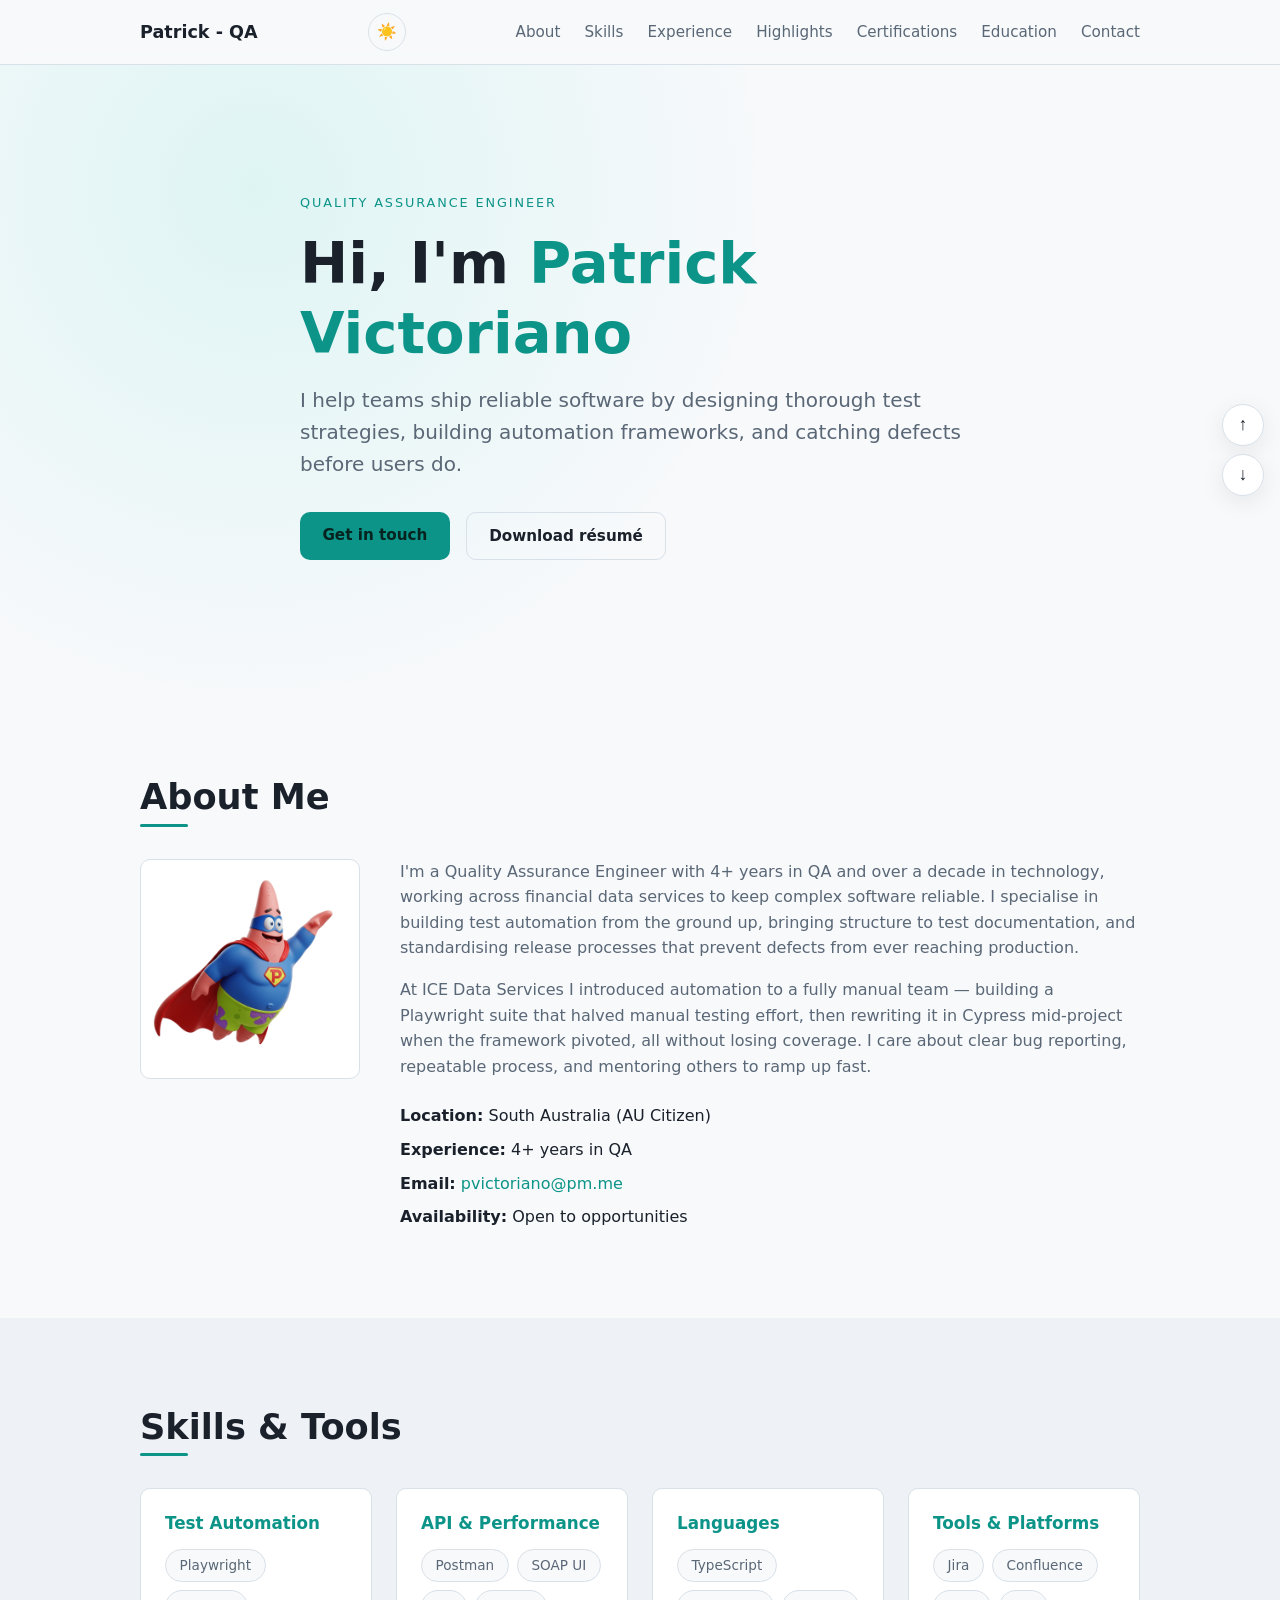
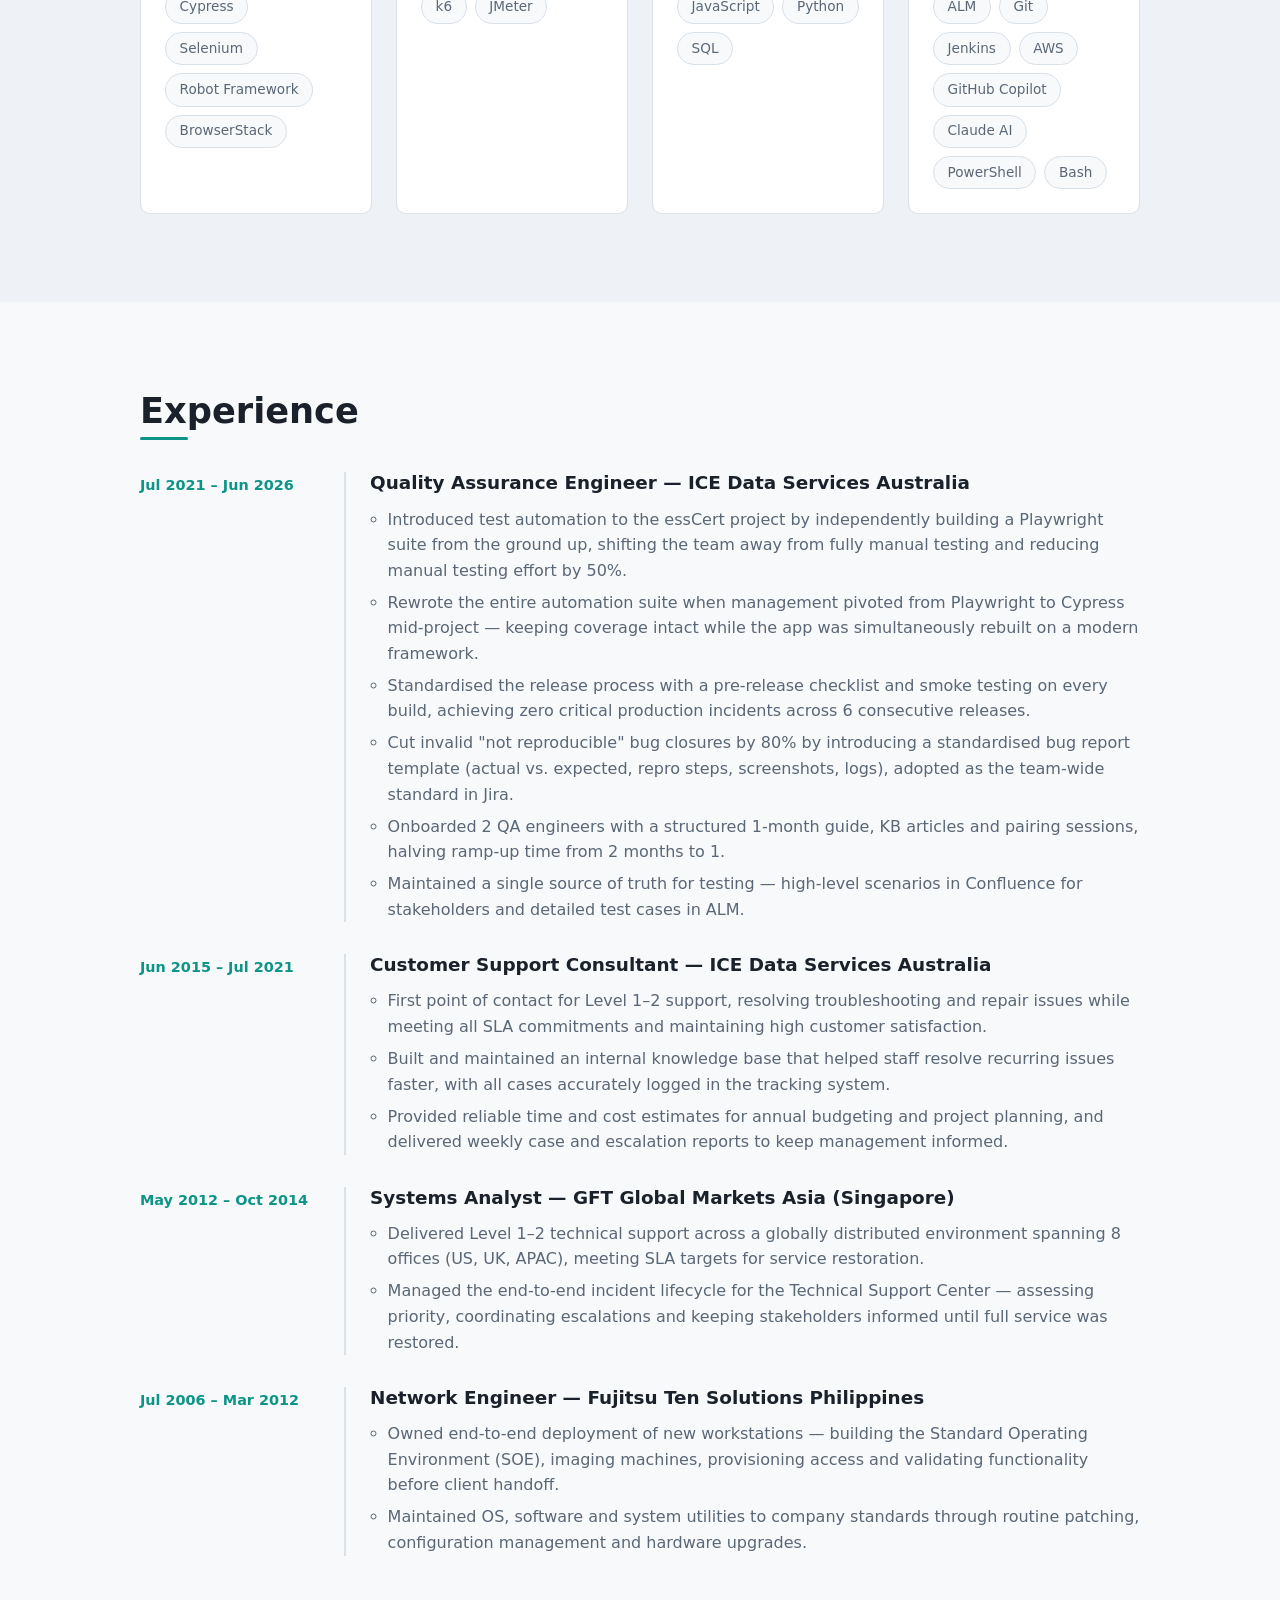
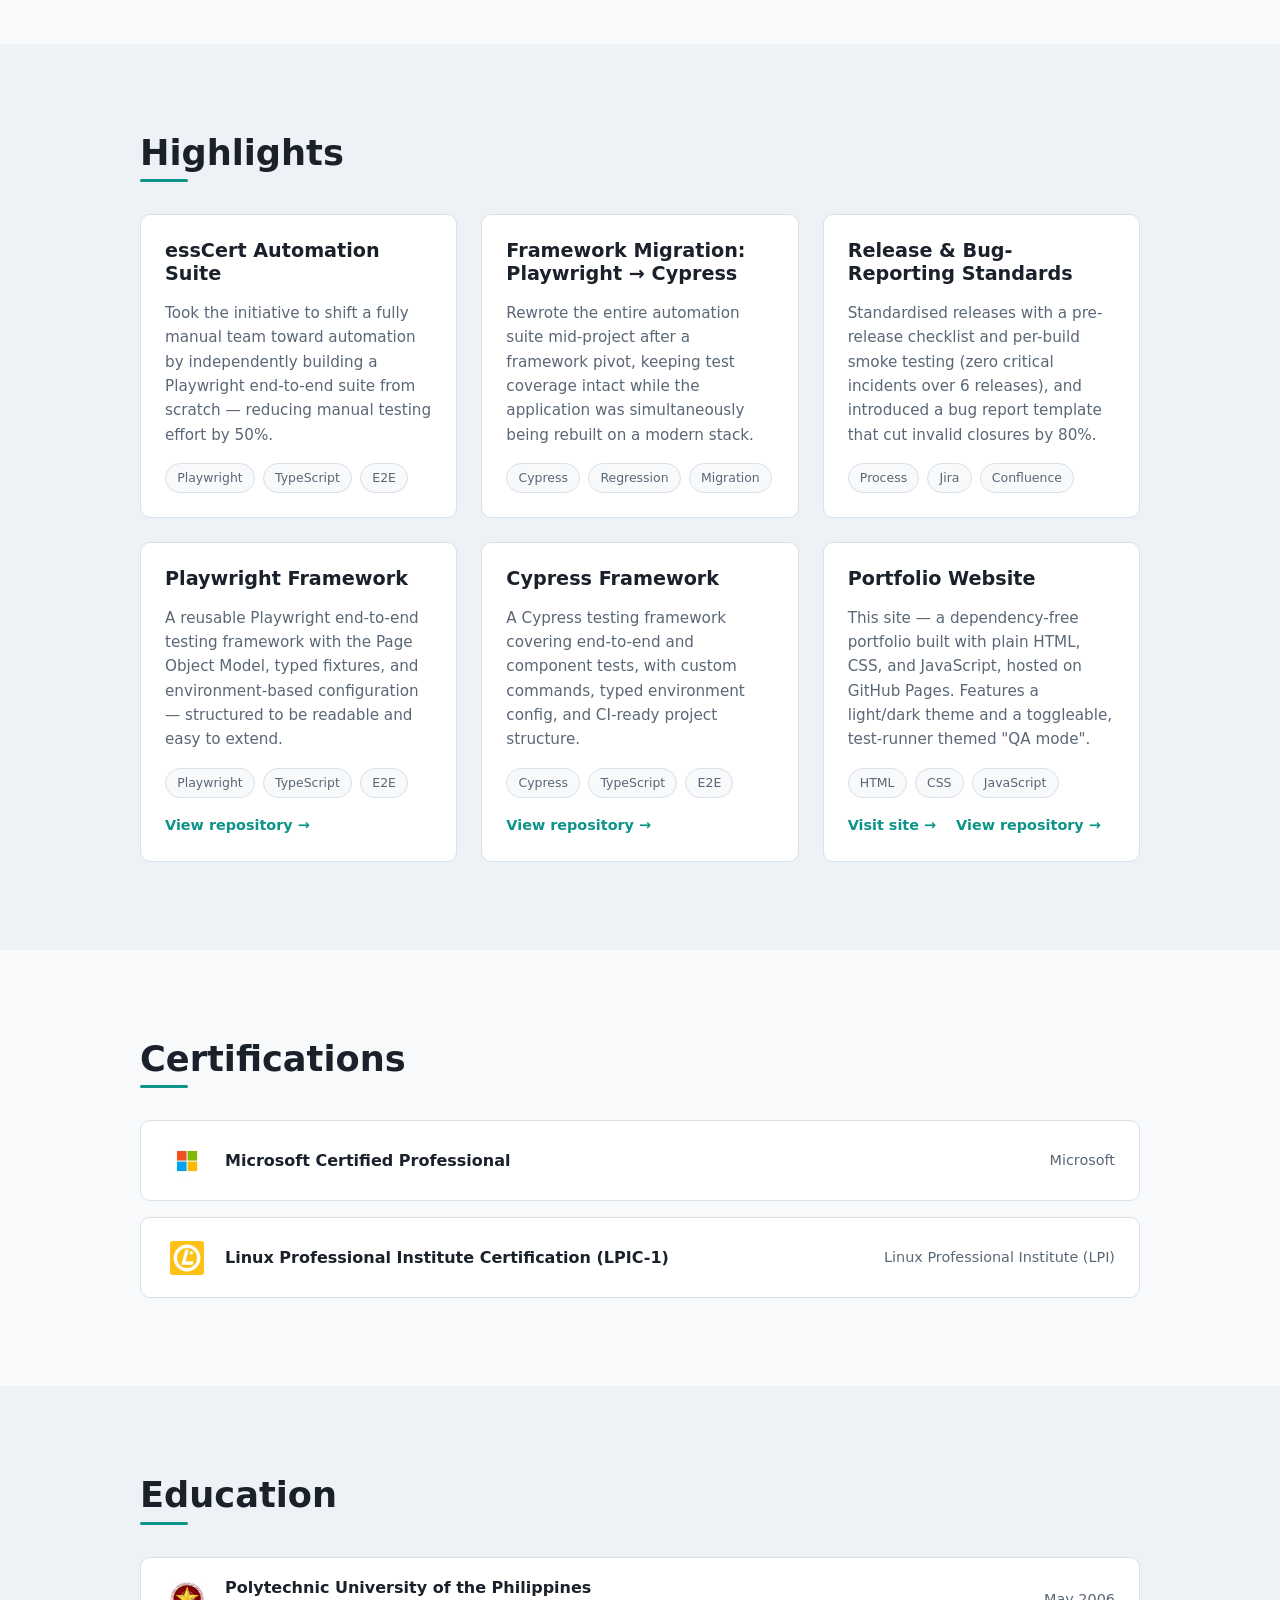
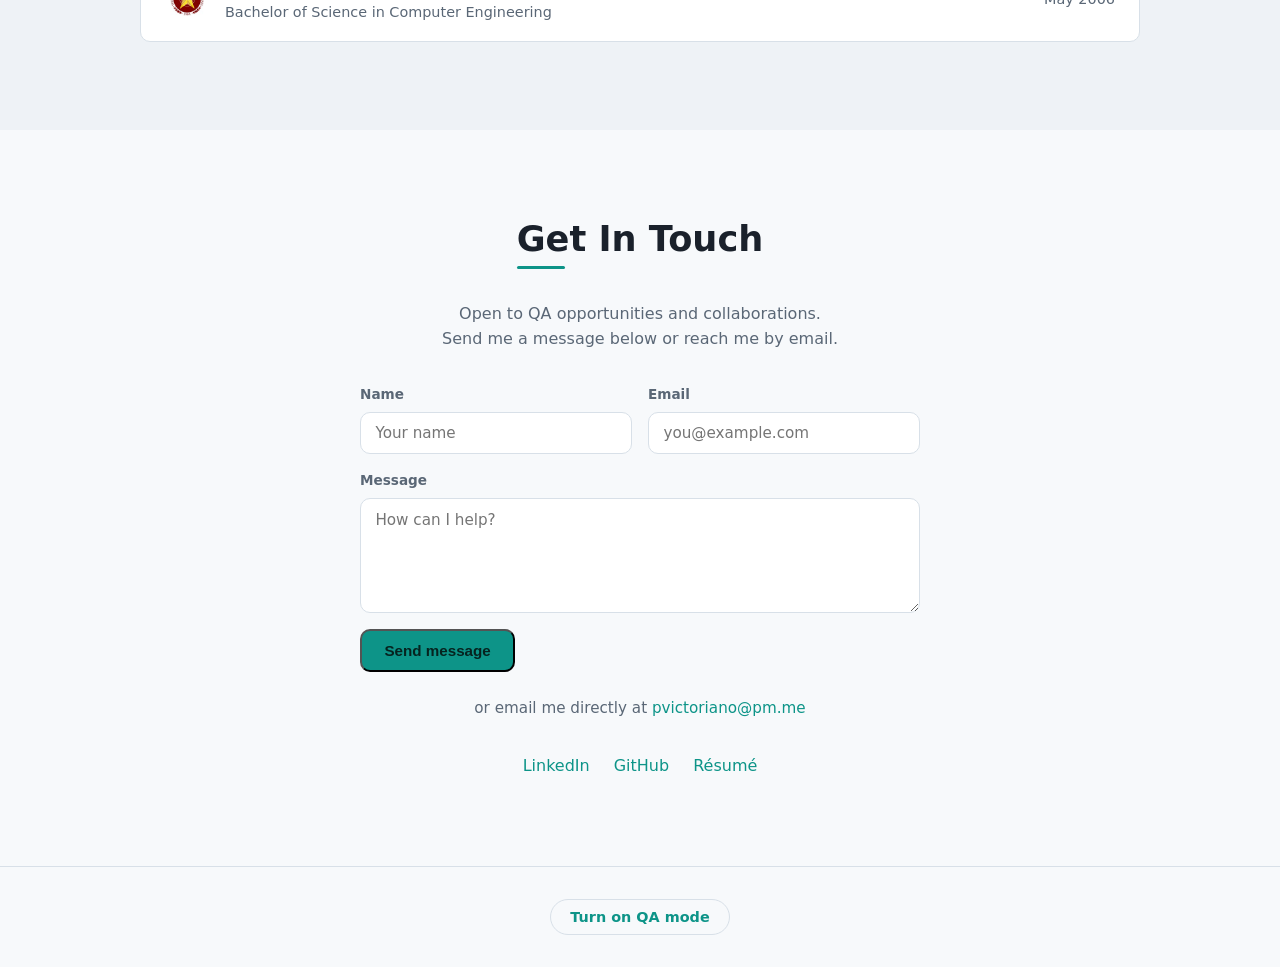
==== index.html @ 39fe7f55 "Initial commit Initial commit" ====
<!doctype html>
<html lang="en">
  <head>
    <meta charset="UTF-8" />
    <meta name="viewport" content="width=device-width, initial-scale=1.0" />
    <meta
      name="description"
      content="Portfolio of Patrick Victoriano, QA Engineer specializing in test automation, manual testing, and quality assurance."
    />
    <meta name="author" content="Patrick Victoriano" />
    <title>Patrick Victoriano — QA Engineer</title>
    <link rel="icon" type="image/svg+xml" href="assets/favicon.svg" />
    <link rel="preconnect" href="https://fonts.googleapis.com" />
    <link rel="preconnect" href="https://fonts.gstatic.com" crossorigin />
    <link
      href="https://fonts.googleapis.com/css2?family=Space+Grotesk:wght@500;600;700&family=Inter:wght@400;500;600&family=JetBrains+Mono:wght@400;500&display=swap"
      rel="stylesheet"
    />
    <link rel="stylesheet" href="css/style.css" />
    <link rel="stylesheet" href="css/qa-mode.css" />

    <!-- Apply saved view/theme before first paint to avoid a flash -->
    <script>
      ;(function () {
        if (localStorage.getItem("mode") === "qa") {
          document.documentElement.setAttribute("data-mode", "qa")
        }
        var theme = localStorage.getItem("theme") || (window.matchMedia("(prefers-color-scheme: light)").matches ? "light" : "dark")
        document.documentElement.setAttribute("data-theme", theme)
      })()
    </script>
  </head>
  <body>
    <!-- ===== Header / Navigation ===== -->
    <header class="site-header">
      <nav class="nav container" aria-label="Primary">
        <a href="#hero" class="nav__logo">Patrick - QA</a>
        <div class="nav__actions">
          <button class="theme-toggle" id="theme-toggle" type="button" aria-label="Toggle color theme">
            <span class="theme-toggle__icon" aria-hidden="true">🌙</span>
          </button>
          <button class="nav__toggle" aria-expanded="false" aria-controls="nav-menu" aria-label="Toggle navigation">
            <span></span><span></span><span></span>
          </button>
        </div>
        <ul class="nav__menu" id="nav-menu">
          <li><a href="#about">About</a></li>
          <li><a href="#skills">Skills</a></li>
          <li><a href="#experience">Experience</a></li>
          <li><a href="#projects">Highlights</a></li>
          <li><a href="#certifications">Certifications</a></li>
          <li><a href="#education">Education</a></li>
          <li><a href="#contact">Contact</a></li>
        </ul>
      </nav>
    </header>

    <main>
      <!-- ===== Hero ===== -->
      <section id="hero" class="hero">
        <div class="container hero__inner">
          <p class="status qa-only" role="status">
            <span class="status__dot" aria-hidden="true"></span>
            <span class="status__pass">✓ Open to work</span>
            <span class="status__sep">·</span> South Australia <span class="status__sep">·</span> QA Engineer
          </p>
          <p class="hero__eyebrow">Quality Assurance Engineer</p>
          <h1 class="hero__title">Hi, I'm <span class="accent">Patrick Victoriano</span></h1>
          <p class="hero__subtitle">
            I help teams ship reliable software by designing thorough test strategies, building automation frameworks, and catching defects before
            users do.
          </p>
          <div class="hero__actions">
            <a href="#contact" class="btn btn--primary">Get in touch</a>
            <a href="assets/pvictoriano-resume.pdf" class="btn btn--ghost" download>Download résumé</a>
          </div>

          <!-- Test run (QA mode only) -->
          <p class="eyebrow qa-only">expect(candidate).toPass()</p>
          <pre class="run qa-only" aria-hidden="true"><span class="run__cmd">$ npx playwright test</span>
<span class="run__ok">✓</span> manual + automated testing  <span class="run__dim">(4+ y)</span>
<span class="run__ok">✓</span> playwright · typescript     <span class="run__dim">passed</span>
<span class="run__ok">✓</span> cypress · frameworks        <span class="run__dim">passed</span>
<span class="run__sum">3 passed</span> · 0 failed · open to new roles</pre>
        </div>
      </section>

      <!-- ===== About ===== -->
      <section id="about" class="section">
        <div class="container">
          <p class="eyebrow qa-only">expect(background).toBeSolid()</p>
          <h2 class="section__title">About Me</h2>
          <div class="about">
            <img class="about__photo" src="assets/patrick-star-superhero.png" alt="Portrait of Patrick Victoriano" />
            <div class="about__text">
              <p>
                I'm a Quality Assurance Engineer with 4+ years in QA and over a decade in technology, working across financial data services to keep
                complex software reliable. I specialise in building test automation from the ground up, bringing structure to test documentation, and
                standardising release processes that prevent defects from ever reaching production.
              </p>
              <p>
                At ICE Data Services I introduced automation to a fully manual team — building a Playwright suite that halved manual testing effort,
                then rewriting it in Cypress mid-project when the framework pivoted, all without losing coverage. I care about clear bug reporting,
                repeatable process, and mentoring others to ramp up fast.
              </p>
              <ul class="about__facts">
                <li><strong>Location:</strong> South Australia (AU Citizen)</li>
                <li><strong>Experience:</strong> 4+ years in QA</li>
                <li><strong>Email:</strong> <a href="mailto:pvictoriano@pm.me">pvictoriano@pm.me</a></li>
                <li><strong>Availability:</strong> Open to opportunities</li>
              </ul>
            </div>
          </div>
        </div>
      </section>

      <!-- ===== Skills ===== -->
      <section id="skills" class="section section--alt">
        <div class="container">
          <p class="eyebrow qa-only">expect(stack).toBeBattleTested()</p>
          <h2 class="section__title">Skills &amp; Tools</h2>
          <div class="skills">
            <div class="skills__group">
              <h3>Test Automation</h3>
              <ul class="tags">
                <li>Playwright</li>
                <li>Cypress</li>
                <li>Selenium</li>
                <li>Robot Framework</li>
                <li>BrowserStack</li>
              </ul>
            </div>
            <div class="skills__group">
              <h3>API &amp; Performance</h3>
              <ul class="tags">
                <li>Postman</li>
                <li>SOAP UI</li>
                <li>k6</li>
                <li>JMeter</li>
              </ul>
            </div>
            <div class="skills__group">
              <h3>Languages</h3>
              <ul class="tags">
                <li>TypeScript</li>
                <li>JavaScript</li>
                <li>Python</li>
                <li>SQL</li>
              </ul>
            </div>
            <div class="skills__group">
              <h3>Tools &amp; Platforms</h3>
              <ul class="tags">
                <li>Jira</li>
                <li>Confluence</li>
                <li>ALM</li>
                <li>Git</li>
                <li>Jenkins</li>
                <li>AWS</li>
                <li>GitHub Copilot</li>
                <li>Claude AI</li>
                <li>PowerShell</li>
                <li>Bash</li>
              </ul>
            </div>
          </div>
        </div>
      </section>

      <!-- ===== Experience ===== -->
      <section id="experience" class="section">
        <div class="container">
          <p class="eyebrow qa-only">expect(experience).toBeProven()</p>
          <h2 class="section__title">Experience</h2>
          <ol class="timeline">
            <li class="timeline__item">
              <div class="timeline__meta">
                <span class="timeline__date">Jul 2021 – Jun 2026</span>
              </div>
              <div class="timeline__content">
                <h3>Quality Assurance Engineer — ICE Data Services Australia</h3>
                <ul>
                  <li>
                    Introduced test automation to the essCert project by independently building a Playwright suite from the ground up, shifting the
                    team away from fully manual testing and reducing manual testing effort by 50%.
                  </li>
                  <li>
                    Rewrote the entire automation suite when management pivoted from Playwright to Cypress mid-project — keeping coverage intact while
                    the app was simultaneously rebuilt on a modern framework.
                  </li>
                  <li>
                    Standardised the release process with a pre-release checklist and smoke testing on every build, achieving zero critical production
                    incidents across 6 consecutive releases.
                  </li>
                  <li>
                    Cut invalid "not reproducible" bug closures by 80% by introducing a standardised bug report template (actual vs. expected, repro
                    steps, screenshots, logs), adopted as the team-wide standard in Jira.
                  </li>
                  <li>
                    Onboarded 2 QA engineers with a structured 1-month guide, KB articles and pairing sessions, halving ramp-up time from 2 months to
                    1.
                  </li>
                  <li>
                    Maintained a single source of truth for testing — high-level scenarios in Confluence for stakeholders and detailed test cases in
                    ALM.
                  </li>
                </ul>
              </div>
            </li>
            <li class="timeline__item">
              <div class="timeline__meta">
                <span class="timeline__date">Jun 2015 – Jul 2021</span>
              </div>
              <div class="timeline__content">
                <h3>Customer Support Consultant — ICE Data Services Australia</h3>
                <ul>
                  <li>
                    First point of contact for Level 1–2 support, resolving troubleshooting and repair issues while meeting all SLA commitments and
                    maintaining high customer satisfaction.
                  </li>
                  <li>
                    Built and maintained an internal knowledge base that helped staff resolve recurring issues faster, with all cases accurately
                    logged in the tracking system.
                  </li>
                  <li>
                    Provided reliable time and cost estimates for annual budgeting and project planning, and delivered weekly case and escalation
                    reports to keep management informed.
                  </li>
                </ul>
              </div>
            </li>
            <li class="timeline__item">
              <div class="timeline__meta">
                <span class="timeline__date">May 2012 – Oct 2014</span>
              </div>
              <div class="timeline__content">
                <h3>Systems Analyst — GFT Global Markets Asia (Singapore)</h3>
                <ul>
                  <li>
                    Delivered Level 1–2 technical support across a globally distributed environment spanning 8 offices (US, UK, APAC), meeting SLA
                    targets for service restoration.
                  </li>
                  <li>
                    Managed the end-to-end incident lifecycle for the Technical Support Center — assessing priority, coordinating escalations and
                    keeping stakeholders informed until full service was restored.
                  </li>
                </ul>
              </div>
            </li>
            <li class="timeline__item">
              <div class="timeline__meta">
                <span class="timeline__date">Jul 2006 – Mar 2012</span>
              </div>
              <div class="timeline__content">
                <h3>Network Engineer — Fujitsu Ten Solutions Philippines</h3>
                <ul>
                  <li>
                    Owned end-to-end deployment of new workstations — building the Standard Operating Environment (SOE), imaging machines,
                    provisioning access and validating functionality before client handoff.
                  </li>
                  <li>
                    Maintained OS, software and system utilities to company standards through routine patching, configuration management and hardware
                    upgrades.
                  </li>
                </ul>
              </div>
            </li>
          </ol>
        </div>
      </section>

      <!-- ===== Projects ===== -->
      <section id="projects" class="section section--alt">
        <div class="container">
          <p class="eyebrow qa-only">expect(work).toShipReliably()</p>
          <h2 class="section__title">Highlights</h2>
          <div class="projects">
            <article class="card">
              <h3 class="card__title">essCert Automation Suite</h3>
              <p class="card__desc">
                Took the initiative to shift a fully manual team toward automation by independently building a Playwright end-to-end suite from
                scratch — reducing manual testing effort by 50%.
              </p>
              <ul class="tags tags--sm">
                <li>Playwright</li>
                <li>TypeScript</li>
                <li>E2E</li>
              </ul>
            </article>

            <article class="card">
              <h3 class="card__title">Framework Migration: Playwright → Cypress</h3>
              <p class="card__desc">
                Rewrote the entire automation suite mid-project after a framework pivot, keeping test coverage intact while the application was
                simultaneously being rebuilt on a modern stack.
              </p>
              <ul class="tags tags--sm">
                <li>Cypress</li>
                <li>Regression</li>
                <li>Migration</li>
              </ul>
            </article>

            <article class="card">
              <h3 class="card__title">Release &amp; Bug-Reporting Standards</h3>
              <p class="card__desc">
                Standardised releases with a pre-release checklist and per-build smoke testing (zero critical incidents over 6 releases), and
                introduced a bug report template that cut invalid closures by 80%.
              </p>
              <ul class="tags tags--sm">
                <li>Process</li>
                <li>Jira</li>
                <li>Confluence</li>
              </ul>
            </article>

            <article class="card">
              <h3 class="card__title">Playwright Framework</h3>
              <p class="card__desc">
                A reusable Playwright end-to-end testing framework with the Page Object Model, typed fixtures, and environment-based
                configuration — structured to be readable and easy to extend.
              </p>
              <ul class="tags tags--sm">
                <li>Playwright</li>
                <li>TypeScript</li>
                <li>E2E</li>
              </ul>
              <div class="card__links">
                <a href="https://github.com/pvictoriano-gh/playwright-framework" target="_blank" rel="noopener">View repository →</a>
              </div>
            </article>

            <article class="card">
              <h3 class="card__title">Cypress Framework</h3>
              <p class="card__desc">
                A Cypress testing framework covering end-to-end and component tests, with custom commands, typed environment config, and CI-ready
                project structure.
              </p>
              <ul class="tags tags--sm">
                <li>Cypress</li>
                <li>TypeScript</li>
                <li>E2E</li>
              </ul>
              <div class="card__links">
                <a href="https://github.com/pvictoriano-gh/cypress-framework" target="_blank" rel="noopener">View repository →</a>
              </div>
            </article>

            <article class="card">
              <h3 class="card__title">Portfolio Website</h3>
              <p class="card__desc">
                This site — a dependency-free portfolio built with plain HTML, CSS, and JavaScript, hosted on GitHub Pages. Features a light/dark
                theme and a toggleable, test-runner themed "QA mode".
              </p>
              <ul class="tags tags--sm">
                <li>HTML</li>
                <li>CSS</li>
                <li>JavaScript</li>
              </ul>
              <div class="card__links">
                <a href="https://pvictoriano-gh.github.io" target="_blank" rel="noopener">Visit site →</a>
                <a href="https://github.com/pvictoriano-gh/pvictoriano-gh.github.io" target="_blank" rel="noopener">View repository →</a>
              </div>
            </article>
          </div>
        </div>
      </section>

      <!-- ===== Certifications ===== -->
      <section id="certifications" class="section">
        <div class="container">
          <p class="eyebrow qa-only">expect(certs).toBeOnRecord()</p>
          <h2 class="section__title">Certifications</h2>
          <ul class="certs">
            <li class="certs__item">
              <img class="certs__logo" src="assets/microsoft_logo.jpg" alt="Microsoft logo" />
              <span class="certs__name">Microsoft Certified Professional</span>
              <span class="certs__issuer">Microsoft</span>
            </li>
            <li class="certs__item">
              <img class="certs__logo" src="assets/linux_logo.jpg" alt="Linux Professional Institute logo" />
              <span class="certs__name">Linux Professional Institute Certification (LPIC-1)</span>
              <span class="certs__issuer">Linux Professional Institute (LPI)</span>
            </li>
          </ul>
        </div>
      </section>

      <!-- ===== Education ===== -->
      <section id="education" class="section section--alt">
        <div class="container">
          <p class="eyebrow qa-only">expect(degree).toExist()</p>
          <h2 class="section__title">Education</h2>
          <ul class="certs">
            <li class="certs__item">
              <img class="certs__logo" src="assets/school.jpg" alt="Polytechnic University of the Philippines logo" />
              <div class="certs__text">
                <span class="certs__name">Polytechnic University of the Philippines</span>
                <span class="certs__sub">Bachelor of Science in Computer Engineering</span>
              </div>
              <span class="certs__issuer">May 2006</span>
            </li>
          </ul>
        </div>
      </section>

      <!-- ===== Contact ===== -->
      <section id="contact" class="section">
        <div class="container contact">
          <p class="eyebrow qa-only">expect(reply).toBeReceived()</p>
          <h2 class="section__title">Get In Touch</h2>
          <p class="contact__lead">Open to QA opportunities and collaborations.<br />Send me a message below or reach me by email.</p>

          <!--
          Contact form powered by Formspree (free tier).
          1. Sign up at https://formspree.io and create a new form.
          2. Replace YOUR_FORM_ID below with the ID Formspree gives you.
          Static GitHub Pages sites can't process forms server-side, so a
          service like Formspree handles delivery to your inbox.
        -->
          <form class="contact__form" action="https://formspree.io/f/xzdldlkl" method="POST">
            <div class="form__row">
              <label class="form__field">
                <span>Name</span>
                <input type="text" name="name" placeholder="Your name" required />
              </label>
              <label class="form__field">
                <span>Email</span>
                <input type="email" name="email" placeholder="you@example.com" required />
              </label>
            </div>
            <label class="form__field">
              <span>Message</span>
              <textarea name="message" rows="5" placeholder="How can I help?" required></textarea>
            </label>
            <button type="submit" class="btn btn--primary">Send message</button>
          </form>

          <p class="contact__or">
            or email me directly at
            <a href="mailto:pvictoriano@pm.me">pvictoriano@pm.me</a>
          </p>
          <ul class="contact__links">
            <li><a href="https://www.linkedin.com/in/pvictoriano">LinkedIn</a></li>
            <li><a href="https://github.com/pvictoriano-gh">GitHub</a></li>
            <li><a href="assets/pvictoriano-resume.pdf" download>Résumé</a></li>
          </ul>
        </div>
      </section>
    </main>

    <!-- ===== Footer ===== -->
    <footer class="site-footer">
      <div class="container">
        <p>
          <button id="qa-toggle" class="qa-switch" type="button" aria-pressed="false">Turn on QA mode</button>
        </p>
      </div>
    </footer>

    <!-- ===== Scroll controls ===== -->
    <div class="scroll-controls">
      <button class="scroll-btn" id="scroll-top" type="button" aria-label="Scroll to top" title="Scroll to top">↑</button>
      <button class="scroll-btn" id="scroll-bottom" type="button" aria-label="Scroll to bottom" title="Scroll to bottom">↓</button>
    </div>

    <script>
      // Mobile nav toggle
      const toggle = document.querySelector(".nav__toggle")
      const menu = document.getElementById("nav-menu")
      toggle.addEventListener("click", () => {
        const open = menu.classList.toggle("nav__menu--open")
        toggle.setAttribute("aria-expanded", String(open))
      })
      menu.addEventListener("click", (e) => {
        if (e.target.tagName === "A") {
          menu.classList.remove("nav__menu--open")
          toggle.setAttribute("aria-expanded", "false")
        }
      })

      // Current year in footer (footer may be removed/commented out)
      const yearEl = document.getElementById("year")
      if (yearEl) yearEl.textContent = new Date().getFullYear()

      // Theme toggle with persistence
      const themeToggle = document.getElementById("theme-toggle")
      const icon = themeToggle.querySelector(".theme-toggle__icon")
      const stored = localStorage.getItem("theme")
      const prefersLight = window.matchMedia("(prefers-color-scheme: light)").matches
      const initial = stored || (prefersLight ? "light" : "dark")

      function applyTheme(theme) {
        document.documentElement.setAttribute("data-theme", theme)
        icon.textContent = theme === "light" ? "☀️" : "🌙"
      }
      applyTheme(initial)

      themeToggle.addEventListener("click", () => {
        const next = document.documentElement.getAttribute("data-theme") === "light" ? "dark" : "light"
        applyTheme(next)
        localStorage.setItem("theme", next)
      })

      // QA mode — re-skins the whole page in the test-runner style.
      // The data-mode attribute is set pre-paint by the <head> script;
      // here we just sync the button label and handle clicks.
      const qaToggle = document.getElementById("qa-toggle")

      function applyMode(mode) {
        const isQa = mode === "qa"
        document.documentElement.setAttribute("data-mode", isQa ? "qa" : "standard")
        qaToggle.setAttribute("aria-pressed", String(isQa))
        qaToggle.textContent = isQa ? "Turn off QA mode" : "Turn on QA mode"
      }
      applyMode(localStorage.getItem("mode"))

      qaToggle.addEventListener("click", () => {
        const next = document.documentElement.getAttribute("data-mode") === "qa" ? "standard" : "qa"
        applyMode(next)
        localStorage.setItem("mode", next)
        window.scrollTo({ top: 0, behavior: "instant" })
      })

      // Scroll controls — smooth scroll to the top / bottom of the page
      document.getElementById("scroll-top").addEventListener("click", () => {
        window.scrollTo({ top: 0, behavior: "smooth" })
      })
      document.getElementById("scroll-bottom").addEventListener("click", () => {
        window.scrollTo({ top: document.documentElement.scrollHeight, behavior: "smooth" })
      })
    </script>
  </body>
</html>
---- css/style.css ----
/* ============================================================
   [Your Name] — QA Engineer Portfolio
   Plain CSS, no frameworks. Edit the variables below to
   quickly re-theme the whole site.
   ============================================================ */

:root {
  --color-bg: #0f1419;
  --color-surface: #1a212b;
  --color-surface-alt: #141a22;
  --color-text: #e6edf3;
  --color-muted: #9aa7b4;
  --color-accent: #2dd4bf;
  --color-accent-dark: #14b8a6;
  --color-border: #2a3340;

  --font-sans: system-ui, -apple-system, "Segoe UI", Roboto, Helvetica, Arial, sans-serif;
  --max-width: 1040px;
  --radius: 10px;
  --shadow: 0 6px 24px rgba(0, 0, 0, 0.25);
}

/* Light theme — applied when <html data-theme="light"> */
[data-theme="light"] {
  --color-bg: #f7f9fb;
  --color-surface: #ffffff;
  --color-surface-alt: #eef2f6;
  --color-text: #1a212b;
  --color-muted: #5a6776;
  --color-accent: #0d9488;
  --color-accent-dark: #0f766e;
  --color-border: #d8e0e8;
  --shadow: 0 6px 24px rgba(15, 20, 25, 0.08);
}

body {
  transition: background-color 0.3s, color 0.3s;
}

/* ===== Reset / base ===== */
*,
*::before,
*::after {
  box-sizing: border-box;
  margin: 0;
}

html {
  scroll-behavior: smooth;
}

body {
  font-family: var(--font-sans);
  background-color: var(--color-bg);
  color: var(--color-text);
  line-height: 1.6;
  -webkit-font-smoothing: antialiased;
}

a {
  color: var(--color-accent);
  text-decoration: none;
}

a:hover {
  text-decoration: underline;
}

img {
  max-width: 100%;
  display: block;
}

h1, h2, h3 {
  line-height: 1.2;
  font-weight: 700;
}

.container {
  width: 100%;
  max-width: var(--max-width);
  margin-inline: auto;
  padding-inline: 1.25rem;
}

/* ===== Header / Nav ===== */
.site-header {
  position: sticky;
  top: 0;
  z-index: 50;
  background-color: rgba(15, 20, 25, 0.85);
  backdrop-filter: blur(8px);
  border-bottom: 1px solid var(--color-border);
}

.nav {
  display: flex;
  align-items: center;
  justify-content: space-between;
  min-height: 64px;
}

.nav__logo {
  font-weight: 700;
  font-size: 1.1rem;
  color: var(--color-text);
}

.nav__menu {
  list-style: none;
  display: flex;
  gap: 1.5rem;
  padding: 0;
}

.nav__menu a {
  color: var(--color-muted);
  font-size: 0.95rem;
  transition: color 0.2s;
}

.nav__menu a:hover {
  color: var(--color-text);
  text-decoration: none;
}

.nav__toggle {
  display: none;
  flex-direction: column;
  gap: 5px;
  background: none;
  border: 0;
  cursor: pointer;
  padding: 0.4rem;
}

.nav__toggle span {
  width: 24px;
  height: 2px;
  background: var(--color-text);
  border-radius: 2px;
}

/* ===== Buttons ===== */
.btn {
  display: inline-block;
  padding: 0.7rem 1.4rem;
  border-radius: var(--radius);
  font-weight: 600;
  font-size: 0.95rem;
  transition: transform 0.15s, background-color 0.2s, border-color 0.2s;
}

.btn:hover {
  text-decoration: none;
  transform: translateY(-2px);
}

.btn--primary {
  background-color: var(--color-accent);
  color: #06231f;
}

.btn--primary:hover {
  background-color: var(--color-accent-dark);
}

.btn--ghost {
  border: 1px solid var(--color-border);
  color: var(--color-text);
}

.btn--ghost:hover {
  border-color: var(--color-accent);
}

/* ===== Hero ===== */
.hero {
  padding: clamp(4rem, 12vw, 8rem) 0;
  background: radial-gradient(circle at 20% 20%, rgba(45, 212, 191, 0.12), transparent 45%);
}

.hero__inner {
  max-width: 720px;
}

.hero__eyebrow {
  text-transform: uppercase;
  letter-spacing: 0.15em;
  font-size: 0.8rem;
  color: var(--color-accent);
  margin-bottom: 1rem;
}

.hero__title {
  font-size: clamp(2.2rem, 6vw, 3.6rem);
  margin-bottom: 1rem;
}

.accent {
  color: var(--color-accent);
}

.hero__subtitle {
  font-size: clamp(1rem, 2.5vw, 1.25rem);
  color: var(--color-muted);
  margin-bottom: 2rem;
}

.hero__actions {
  display: flex;
  flex-wrap: wrap;
  gap: 1rem;
}

/* ===== Sections ===== */
.section {
  padding: clamp(3rem, 8vw, 5.5rem) 0;
}

.section--alt {
  background-color: var(--color-surface-alt);
}

.section__title {
  font-size: clamp(1.6rem, 4vw, 2.2rem);
  margin-bottom: 2.5rem;
  position: relative;
  display: inline-block;
}

.section__title::after {
  content: "";
  position: absolute;
  left: 0;
  bottom: -0.5rem;
  width: 48px;
  height: 3px;
  background-color: var(--color-accent);
  border-radius: 2px;
}

/* ===== About ===== */
.about {
  display: grid;
  grid-template-columns: 220px 1fr;
  gap: 2.5rem;
  align-items: start;
}

.about__photo {
  width: 220px;
  height: 220px;
  object-fit: cover;
  border-radius: var(--radius);
  border: 1px solid var(--color-border);
  background-color: var(--color-surface);
}

.about__text p {
  margin-bottom: 1rem;
  color: var(--color-muted);
}

.about__facts {
  list-style: none;
  padding: 0;
  margin-top: 1.5rem;
  display: grid;
  gap: 0.5rem;
}

.about__facts strong {
  color: var(--color-text);
}

/* ===== Skills ===== */
.skills {
  display: grid;
  grid-template-columns: repeat(auto-fit, minmax(220px, 1fr));
  gap: 1.5rem;
}

.skills__group {
  background-color: var(--color-surface);
  border: 1px solid var(--color-border);
  border-radius: var(--radius);
  padding: 1.5rem;
}

.skills__group h3 {
  font-size: 1.05rem;
  margin-bottom: 1rem;
  color: var(--color-accent);
}

.tags {
  list-style: none;
  padding: 0;
  display: flex;
  flex-wrap: wrap;
  gap: 0.5rem;
}

.tags li {
  background-color: var(--color-bg);
  border: 1px solid var(--color-border);
  border-radius: 999px;
  padding: 0.3rem 0.85rem;
  font-size: 0.85rem;
  color: var(--color-muted);
}

.tags--sm li {
  font-size: 0.78rem;
  padding: 0.25rem 0.7rem;
}

/* ===== Timeline / Experience ===== */
.timeline {
  list-style: none;
  padding: 0;
  display: grid;
  gap: 2rem;
}

.timeline__item {
  display: grid;
  grid-template-columns: 180px 1fr;
  gap: 1.5rem;
}

.timeline__date {
  color: var(--color-accent);
  font-size: 0.9rem;
  font-weight: 600;
}

.timeline__content {
  border-left: 2px solid var(--color-border);
  padding-left: 1.5rem;
}

.timeline__content h3 {
  font-size: 1.15rem;
  margin-bottom: 0.75rem;
}

.timeline__content ul {
  color: var(--color-muted);
  padding-left: 1.1rem;
  display: grid;
  gap: 0.4rem;
}

/* ===== Projects ===== */
.projects {
  display: grid;
  grid-template-columns: repeat(auto-fit, minmax(260px, 1fr));
  gap: 1.5rem;
}

.card {
  background-color: var(--color-surface);
  border: 1px solid var(--color-border);
  border-radius: var(--radius);
  padding: 1.5rem;
  display: flex;
  flex-direction: column;
  gap: 1rem;
  transition: transform 0.15s, border-color 0.2s;
}

.card:hover {
  transform: translateY(-4px);
  border-color: var(--color-accent);
}

.card__title {
  font-size: 1.2rem;
}

.card__desc {
  color: var(--color-muted);
  font-size: 0.95rem;
  flex-grow: 1;
}

.card__links {
  display: flex;
  gap: 1.25rem;
  font-size: 0.9rem;
  font-weight: 600;
}

/* ===== Certifications ===== */
.certs {
  list-style: none;
  padding: 0;
  display: grid;
  gap: 1rem;
}

.certs__item {
  background-color: var(--color-surface);
  border: 1px solid var(--color-border);
  border-radius: var(--radius);
  padding: 1.1rem 1.5rem;
  display: flex;
  align-items: center;
  flex-wrap: wrap;
  gap: 0.5rem 1rem;
}

.certs__logo {
  width: 44px;
  height: 44px;
  object-fit: contain;
  border-radius: 8px;
  background-color: #ffffff;
  padding: 5px;
  flex-shrink: 0;
}

.certs__name {
  font-weight: 600;
}

.certs__text {
  display: flex;
  flex-direction: column;
}

.certs__sub {
  color: var(--color-muted);
  font-size: 0.9rem;
}

.certs__issuer {
  margin-left: auto;
  color: var(--color-muted);
  font-size: 0.9rem;
}

/* ===== Contact ===== */
.contact {
  text-align: center;
}

.contact .section__title {
  display: inline-block;
}

.contact__lead {
  color: var(--color-muted);
  max-width: 540px;
  margin: 0 auto 2rem;
}

.contact__links {
  list-style: none;
  padding: 0;
  margin-top: 2rem;
  display: flex;
  justify-content: center;
  flex-wrap: wrap;
  gap: 1.5rem;
}

/* ===== Footer ===== */
.site-footer {
  border-top: 1px solid var(--color-border);
  padding: 2rem 0;
  text-align: center;
  color: var(--color-muted);
  font-size: 0.9rem;
}

/* ===== Scroll controls ===== */
.scroll-controls {
  position: fixed;
  right: 1rem;
  top: 50%;
  transform: translateY(-50%);
  z-index: 60;
  display: flex;
  flex-direction: column;
  gap: 0.5rem;
}

.scroll-btn {
  width: 42px;
  height: 42px;
  display: inline-flex;
  align-items: center;
  justify-content: center;
  background-color: var(--color-surface);
  color: var(--color-text);
  border: 1px solid var(--color-border);
  border-radius: 999px;
  font-size: 1.1rem;
  line-height: 1;
  cursor: pointer;
  box-shadow: var(--shadow);
  transition: border-color 0.2s, color 0.2s, transform 0.15s;
}

.scroll-btn:hover {
  border-color: var(--color-accent);
  color: var(--color-accent);
  transform: translateY(-2px);
}

/* ===== Nav actions / theme toggle ===== */
.nav__actions {
  display: flex;
  align-items: center;
  gap: 0.5rem;
}

.theme-toggle {
  background: none;
  border: 1px solid var(--color-border);
  border-radius: 999px;
  width: 38px;
  height: 38px;
  display: inline-flex;
  align-items: center;
  justify-content: center;
  cursor: pointer;
  font-size: 1rem;
  line-height: 1;
  transition: border-color 0.2s, transform 0.15s;
}

.theme-toggle:hover {
  border-color: var(--color-accent);
  transform: translateY(-2px);
}

[data-theme="light"] .site-header {
  background-color: rgba(247, 249, 251, 0.85);
}

/* ===== Contact form ===== */
.contact__form {
  max-width: 560px;
  margin: 0 auto;
  text-align: left;
  display: grid;
  gap: 1rem;
}

.form__row {
  display: grid;
  grid-template-columns: 1fr 1fr;
  gap: 1rem;
}

.form__field {
  display: grid;
  gap: 0.4rem;
}

.form__field span {
  font-size: 0.85rem;
  font-weight: 600;
  color: var(--color-muted);
}

.form__field input,
.form__field textarea {
  width: 100%;
  background-color: var(--color-surface);
  border: 1px solid var(--color-border);
  border-radius: var(--radius);
  padding: 0.7rem 0.9rem;
  color: var(--color-text);
  font-family: inherit;
  font-size: 0.95rem;
  resize: vertical;
}

.form__field input:focus,
.form__field textarea:focus {
  outline: none;
  border-color: var(--color-accent);
  box-shadow: 0 0 0 3px rgba(45, 212, 191, 0.15);
}

.contact__form .btn {
  justify-self: start;
}

.contact__or {
  color: var(--color-muted);
  margin-top: 1.5rem;
  font-size: 0.95rem;
}

/* ===== Responsive ===== */
@media (max-width: 720px) {
  .nav__toggle {
    display: flex;
  }

  .nav__menu {
    position: absolute;
    top: 64px;
    left: 0;
    right: 0;
    flex-direction: column;
    gap: 0;
    background-color: var(--color-surface);
    border-bottom: 1px solid var(--color-border);
    max-height: 0;
    overflow: hidden;
    transition: max-height 0.3s ease;
  }

  .nav__menu--open {
    max-height: 340px;
  }

  .nav__menu li {
    border-top: 1px solid var(--color-border);
  }

  .nav__menu a {
    display: block;
    padding: 0.9rem 1.25rem;
  }

  .about {
    grid-template-columns: 1fr;
    justify-items: center;
    text-align: center;
  }

  .about__facts {
    text-align: left;
  }

  .timeline__item {
    grid-template-columns: 1fr;
    gap: 0.5rem;
  }

  .timeline__content {
    border-left: 0;
    padding-left: 0;
  }

  .form__row {
    grid-template-columns: 1fr;
  }
}
---- css/qa-mode.css ----
/* ============================================================
   QA Mode — a test-runner flavoured re-skin of the whole site.
   Activated by clicking "click this if you are a QA" in the
   footer, which sets <html data-mode="qa">. Everything here is
   scoped under that attribute, so the standard site is untouched
   until QA mode is on.

   Design language borrowed from the original /portfolio concept:
   light "paper" surface, indigo accent, Space Grotesk display
   type, JetBrains Mono accents, and pass/fail testing cues.
   ============================================================ */

/* Decorative QA-only elements are hidden in the standard view. */
.qa-only { display: none; }
/* Reveal QA-only elements in QA mode. Elements that need a different
   display (e.g. the status pill's inline-flex) override this below; those
   rules share this specificity and win by coming later in the source. */
html[data-mode="qa"] .qa-only { display: block; }

/* ---- Token remap: re-point the site's variables to the QA palette ----
   Theme-independent tokens (fonts, radius) live here; the colour palette
   has a light and a dark variant below, keyed on data-theme so the
   navbar dark/light toggle works in QA mode too. */
html[data-mode="qa"] {
  --font-display: "Space Grotesk", system-ui, sans-serif;
  --font-body: "Inter", system-ui, sans-serif;
  --font-mono: "JetBrains Mono", ui-monospace, "SF Mono", Menlo, monospace;

  --radius: 14px;
}

/* Light QA palette (default) */
html[data-mode="qa"],
html[data-mode="qa"][data-theme="light"] {
  --color-bg: #fcfcfd;          /* paper  */
  --color-surface: #ffffff;     /* panel  */
  --color-surface-alt: #f6f7f9; /* alt    */
  --color-text: #1a1d23;        /* ink    */
  --color-muted: #5c6470;
  --color-border: #e5e8ec;      /* line   */
  --color-accent: #5b4fe9;      /* indigo */
  --color-accent-dark: #4338ca;
  --shadow: 0 14px 40px -28px rgba(26, 29, 35, 0.4);

  --qa-faint: #8a92a0;
  --qa-pass: #15a24a;
  --qa-pass-bg: #e7f6ed;
}

/* Dark QA palette — same indigo/test-runner identity on a deep slate */
html[data-mode="qa"][data-theme="dark"] {
  --color-bg: #0e0f1a;
  --color-surface: #181a2a;
  --color-surface-alt: #12131f;
  --color-text: #e7e9f3;
  --color-muted: #9ca3b4;
  --color-border: #272a3d;
  --color-accent: #8b80ff;      /* lightened indigo for contrast on dark */
  --color-accent-dark: #7468f5;
  --shadow: 0 14px 40px -24px rgba(0, 0, 0, 0.7);

  --qa-faint: #6f7589;
  --qa-pass: #3ddc84;
  --qa-pass-bg: rgba(61, 220, 132, 0.12);
}

html[data-mode="qa"] body {
  font-family: var(--font-body);
}

/* Display type for all headings */
html[data-mode="qa"] h1,
html[data-mode="qa"] h2,
html[data-mode="qa"] h3,
html[data-mode="qa"] .section__title,
html[data-mode="qa"] .hero__title,
html[data-mode="qa"] .card__title {
  font-family: var(--font-display);
  letter-spacing: -0.02em;
}

/* ---- Header ---- */
html[data-mode="qa"] .site-header {
  backdrop-filter: saturate(160%) blur(10px);
}
html[data-mode="qa"][data-theme="light"] .site-header {
  background-color: rgba(252, 252, 253, 0.85);
}
html[data-mode="qa"][data-theme="dark"] .site-header {
  background-color: rgba(14, 15, 26, 0.85);
}
html[data-mode="qa"] .nav__logo {
  font-family: var(--font-mono);
  font-weight: 500;
}

/* ---- Hero ---- */
html[data-mode="qa"] .hero {
  background: radial-gradient(circle at 20% 20%, rgba(91, 79, 233, 0.10), transparent 45%);
}
html[data-mode="qa"] .hero__eyebrow { display: none; } /* replaced by the status pill */
html[data-mode="qa"] .hero__title { line-height: 1.07; }
html[data-mode="qa"] .accent { color: var(--color-accent); }

/* Status pill */
html[data-mode="qa"] .status {
  display: inline-flex;
  align-items: center;
  flex-wrap: wrap;
  gap: 8px;
  margin-bottom: 1.5rem;
  padding: 7px 14px;
  font-family: var(--font-mono);
  font-size: 0.82rem;
  color: var(--color-muted);
  background: var(--color-surface);
  border: 1px solid var(--color-border);
  border-radius: 999px;
}
html[data-mode="qa"] .status__dot {
  width: 8px;
  height: 8px;
  border-radius: 50%;
  background: var(--qa-pass);
  animation: qa-pulse 2.4s ease-out infinite;
}
html[data-mode="qa"] .status__pass { color: var(--qa-pass); font-weight: 500; }
html[data-mode="qa"] .status__sep { color: var(--qa-faint); }

@keyframes qa-pulse {
  0%   { box-shadow: 0 0 0 0 rgba(21, 162, 74, 0.4); }
  70%  { box-shadow: 0 0 0 7px rgba(21, 162, 74, 0); }
  100% { box-shadow: 0 0 0 0 rgba(21, 162, 74, 0); }
}

/* Terminal "test run" block */
html[data-mode="qa"] .run {
  font-family: var(--font-mono);
  font-size: 0.86rem;
  line-height: 1.85;
  color: var(--color-text);
  background: var(--color-surface);
  border: 1px solid var(--color-border);
  border-radius: var(--radius);
  padding: 22px 24px;
  margin-top: 0;
  max-width: 640px;
  overflow-x: auto;
  box-shadow: var(--shadow);
}
html[data-mode="qa"] .run__cmd { color: var(--color-accent); display: block; margin-bottom: 10px; }
html[data-mode="qa"] .run__ok { color: var(--qa-pass); font-weight: 500; }
html[data-mode="qa"] .run__dim { color: var(--qa-faint); }
html[data-mode="qa"] .run__sum { color: var(--qa-pass); font-weight: 500; }

/* ---- Buttons ---- */
html[data-mode="qa"] .btn--primary { color: #ffffff; }

/* ---- Section eyebrows (expect(...) cues) ---- */
html[data-mode="qa"] .eyebrow {
  display: block;
  font-family: var(--font-mono);
  font-size: 0.8rem;
  color: var(--color-accent);
  margin-bottom: 0.85rem;
}
/* The accent underline isn't part of the QA look. */
html[data-mode="qa"] .section__title::after { display: none; }

/* The QA test-run pair (eyebrow + terminal) sits below the hero actions. */
html[data-mode="qa"] .hero__inner .eyebrow { margin-top: 2.75rem; }

/* ---- Tags become mono pills ---- */
html[data-mode="qa"] .tags li {
  font-family: var(--font-mono);
  font-size: 0.8rem;
  background: var(--color-surface-alt);
  border-radius: 7px;
}
/* Small project tags become #hashtags */
html[data-mode="qa"] .tags--sm {
  gap: 0.5rem;
}
html[data-mode="qa"] .tags--sm li {
  font-family: var(--font-mono);
  font-size: 0.76rem;
  color: var(--qa-faint);
  background: none;
  border: 0;
  padding: 0;
}
html[data-mode="qa"] .tags--sm li::before { content: "#"; color: var(--color-accent); }

/* ---- Skills group / cards / certs already follow the tokens ---- */
html[data-mode="qa"] .skills__group h3 { font-family: var(--font-display); }
html[data-mode="qa"] .timeline__date { font-family: var(--font-mono); }

/* Project cards get a "passing" pill, matching the portfolio concept */
html[data-mode="qa"] .card { position: relative; }
html[data-mode="qa"] .card__title::after {
  content: "passing";
  float: right;
  font-family: var(--font-mono);
  font-size: 0.72rem;
  font-weight: 500;
  padding: 4px 10px;
  border-radius: 999px;
  background: var(--qa-pass-bg);
  color: var(--qa-pass);
}

/* ---- Footer / QA switch ---- */
.site-footer .qa-switch {
  font-family: inherit;
  font-size: 0.9rem;
  font-weight: 600;
  color: var(--color-accent);
  background: none;
  border: 1px solid var(--color-border);
  border-radius: 999px;
  padding: 0.55rem 1.2rem;
  cursor: pointer;
  transition: border-color 0.2s, color 0.2s, transform 0.15s;
}
.site-footer .qa-switch:hover {
  border-color: var(--color-accent);
  transform: translateY(-2px);
}
html[data-mode="qa"] .qa-switch {
  font-family: var(--font-mono);
}

@media (prefers-reduced-motion: reduce) {
  html[data-mode="qa"] .status__dot { animation: none; }
}
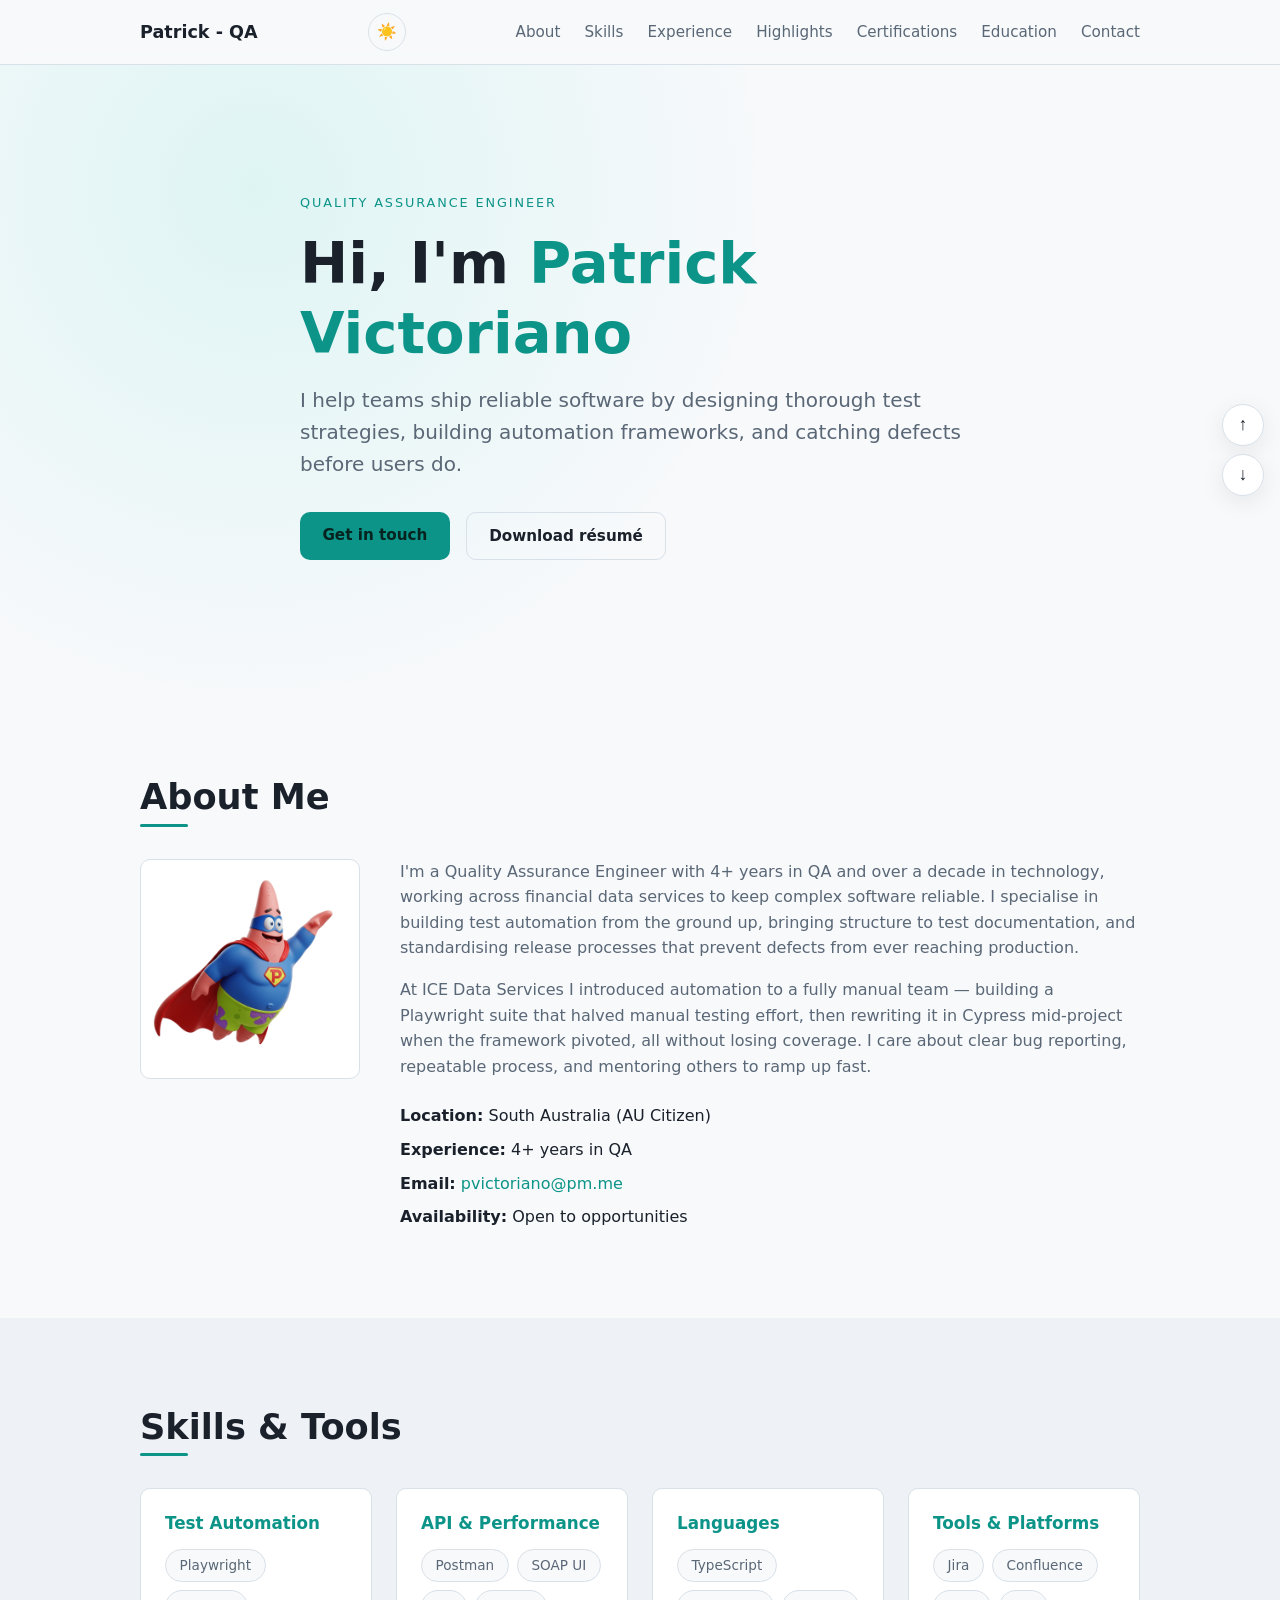
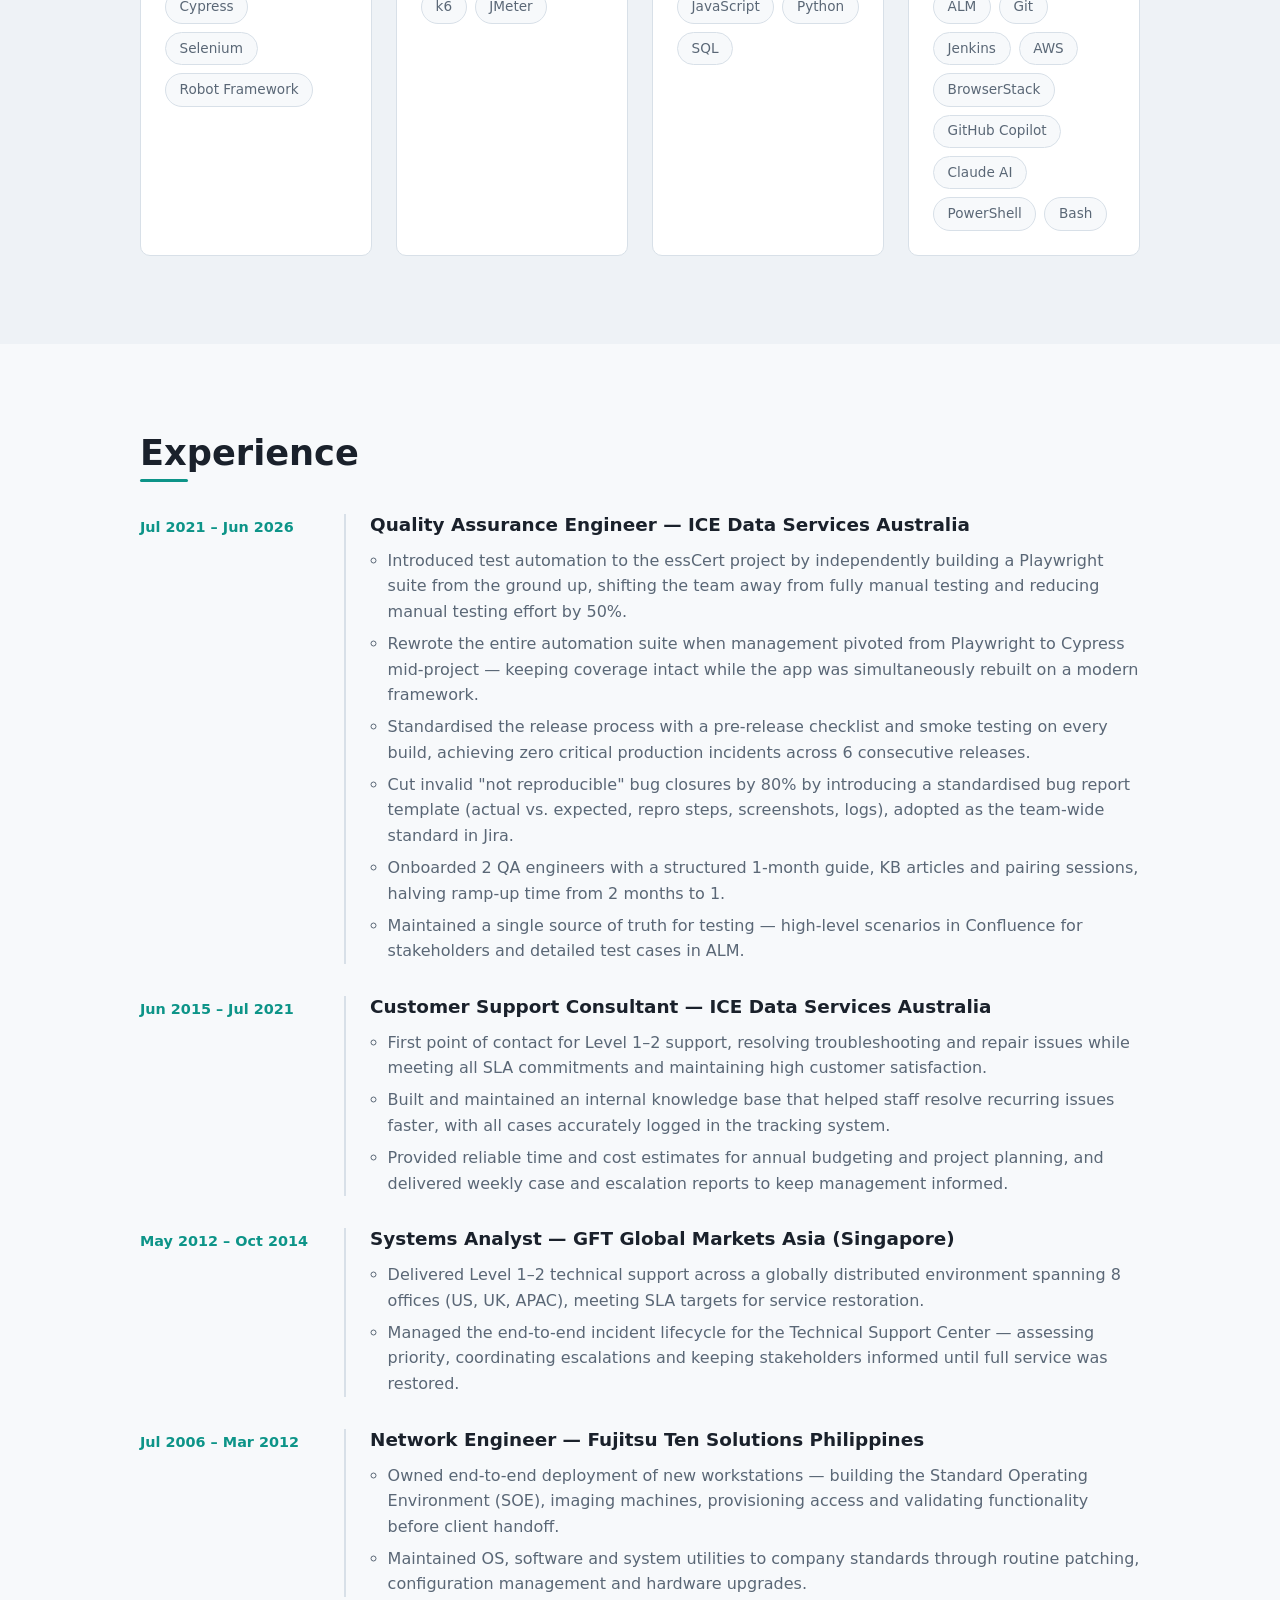
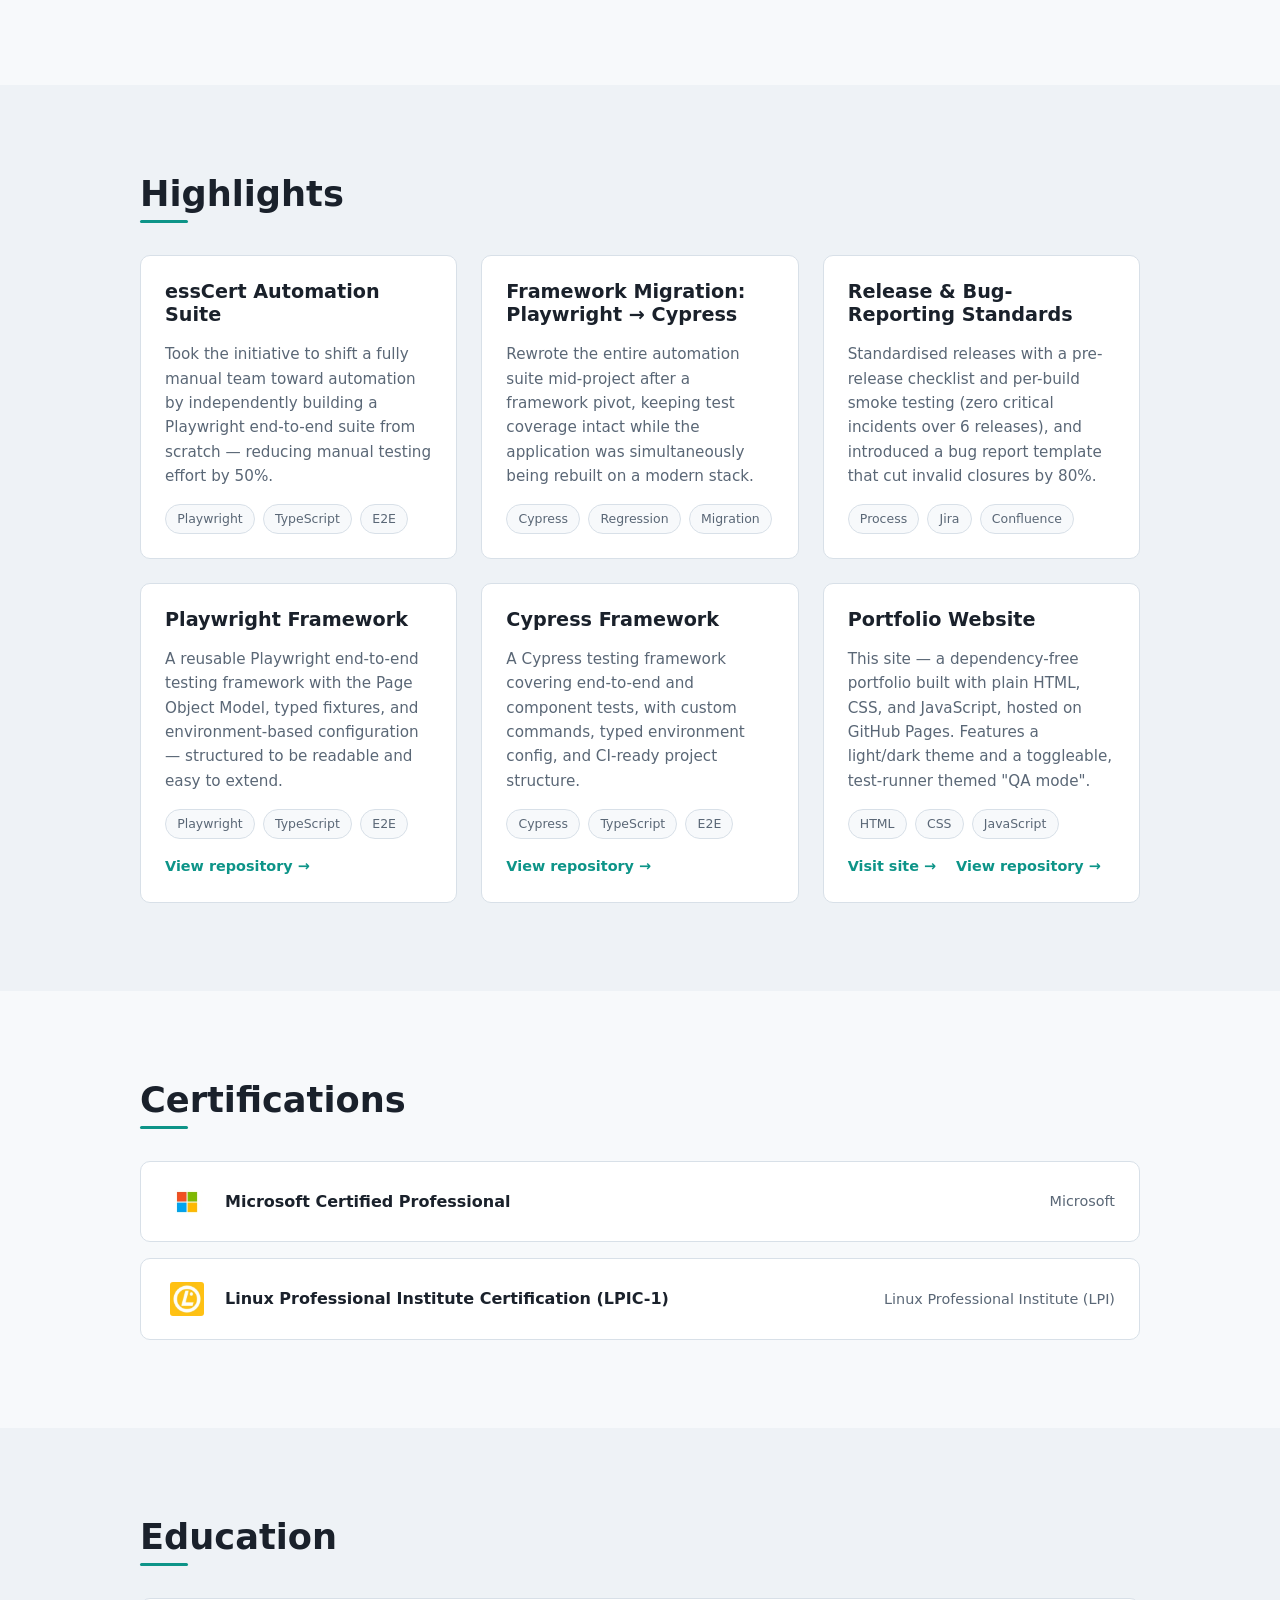
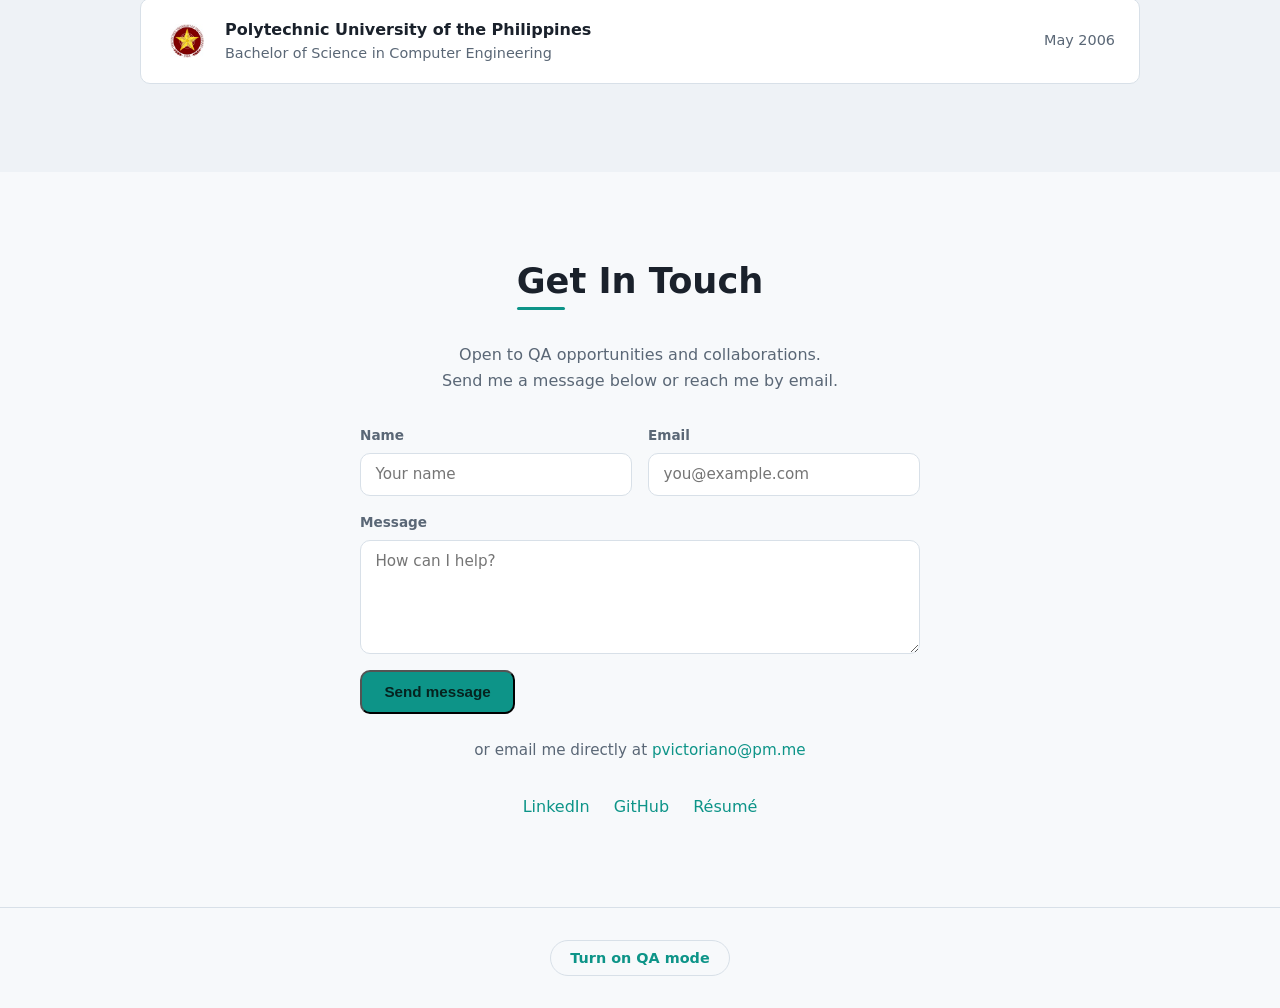
==== commit 076266d7: "Add AJAX contact form status, styles & minor content updates Enable AJAX Formspree submission with a" ====
--- a/index.html
+++ b/index.html
@@ -127,7 +127,6 @@
                 <li>Cypress</li>
                 <li>Selenium</li>
                 <li>Robot Framework</li>
-                <li>BrowserStack</li>
               </ul>
             </div>
             <div class="skills__group">
@@ -157,6 +156,7 @@
                 <li>Git</li>
                 <li>Jenkins</li>
                 <li>AWS</li>
+                <li>BrowserStack</li>
                 <li>GitHub Copilot</li>
                 <li>Claude AI</li>
                 <li>PowerShell</li>
@@ -418,7 +418,7 @@
           Static GitHub Pages sites can't process forms server-side, so a
           service like Formspree handles delivery to your inbox.
         -->
-          <form class="contact__form" action="https://formspree.io/f/xzdldlkl" method="POST">
+          <form id="contact-form" class="contact__form" action="https://formspree.io/f/xzdldlkl" method="POST">
             <div class="form__row">
               <label class="form__field">
                 <span>Name</span>
@@ -435,6 +435,7 @@
             </label>
             <button type="submit" class="btn btn--primary">Send message</button>
           </form>
+          <p id="form-status" class="form__status" role="status" aria-live="polite" hidden></p>
 
           <p class="contact__or">
             or email me directly at
@@ -529,6 +530,46 @@
       document.getElementById("scroll-bottom").addEventListener("click", () => {
         window.scrollTo({ top: document.documentElement.scrollHeight, behavior: "smooth" })
       })
+
+      // Contact form — submit via AJAX so the visitor stays on the page,
+      // then show an inline confirmation instead of redirecting.
+      const contactForm = document.getElementById("contact-form")
+      const formStatus = document.getElementById("form-status")
+
+      function showStatus(message, ok) {
+        formStatus.textContent = message
+        formStatus.classList.toggle("form__status--error", !ok)
+        formStatus.hidden = false
+      }
+
+      contactForm.addEventListener("submit", async (e) => {
+        e.preventDefault()
+        const button = contactForm.querySelector("button[type='submit']")
+        button.disabled = true
+
+        try {
+          const response = await fetch(contactForm.action, {
+            method: "POST",
+            body: new FormData(contactForm),
+            headers: { Accept: "application/json" },
+          })
+
+          if (response.ok) {
+            showStatus("✓ Thanks! Your message has been sent.", true)
+            contactForm.reset()
+            // Dismiss the confirmation on the next click anywhere on the page.
+            document.addEventListener("click", () => { formStatus.hidden = true }, { once: true })
+          } else {
+            const data = await response.json().catch(() => ({}))
+            const msg = data.errors ? data.errors.map((err) => err.message).join(", ") : "Something went wrong. Please try again."
+            showStatus(msg, false)
+          }
+        } catch {
+          showStatus("Network error — please try again, or email me directly.", false)
+        } finally {
+          button.disabled = false
+        }
+      })
     </script>
   </body>
 </html>
--- a/css/style.css
+++ b/css/style.css
@@ -1,5 +1,5 @@
 /* ============================================================
-   [Your Name] — QA Engineer Portfolio
+   Patrick — QA Engineer Portfolio
    Plain CSS, no frameworks. Edit the variables below to
    quickly re-theme the whole site.
    ============================================================ */
@@ -590,6 +590,23 @@
 
 .contact__form .btn {
   justify-self: start;
+}
+
+.form__status {
+  max-width: 560px;
+  margin: 1rem auto 0;
+  padding: 0.7rem 0.9rem;
+  border-radius: var(--radius);
+  font-size: 0.95rem;
+  font-weight: 600;
+  color: var(--color-accent);
+  background-color: var(--color-surface);
+  border: 1px solid var(--color-accent);
+}
+
+.form__status--error {
+  color: #ef4444;
+  border-color: #ef4444;
 }
 
 .contact__or {
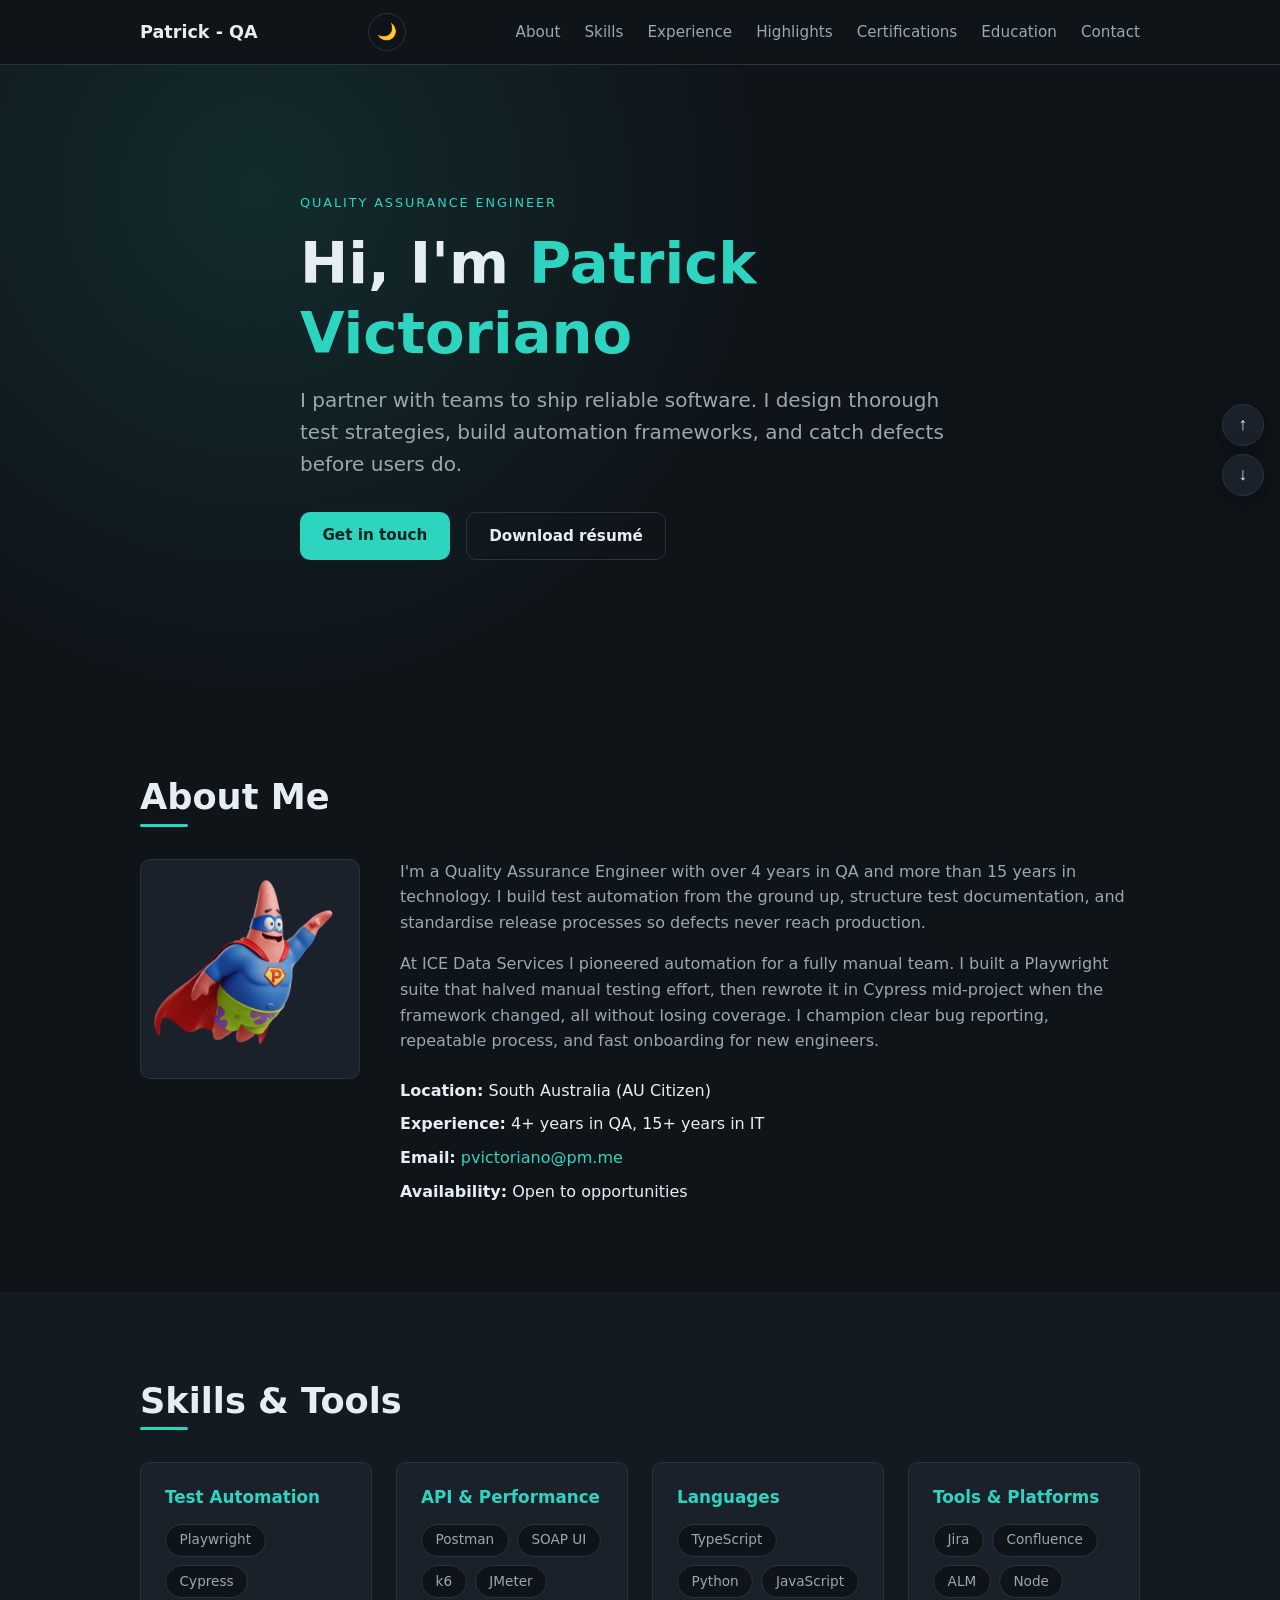
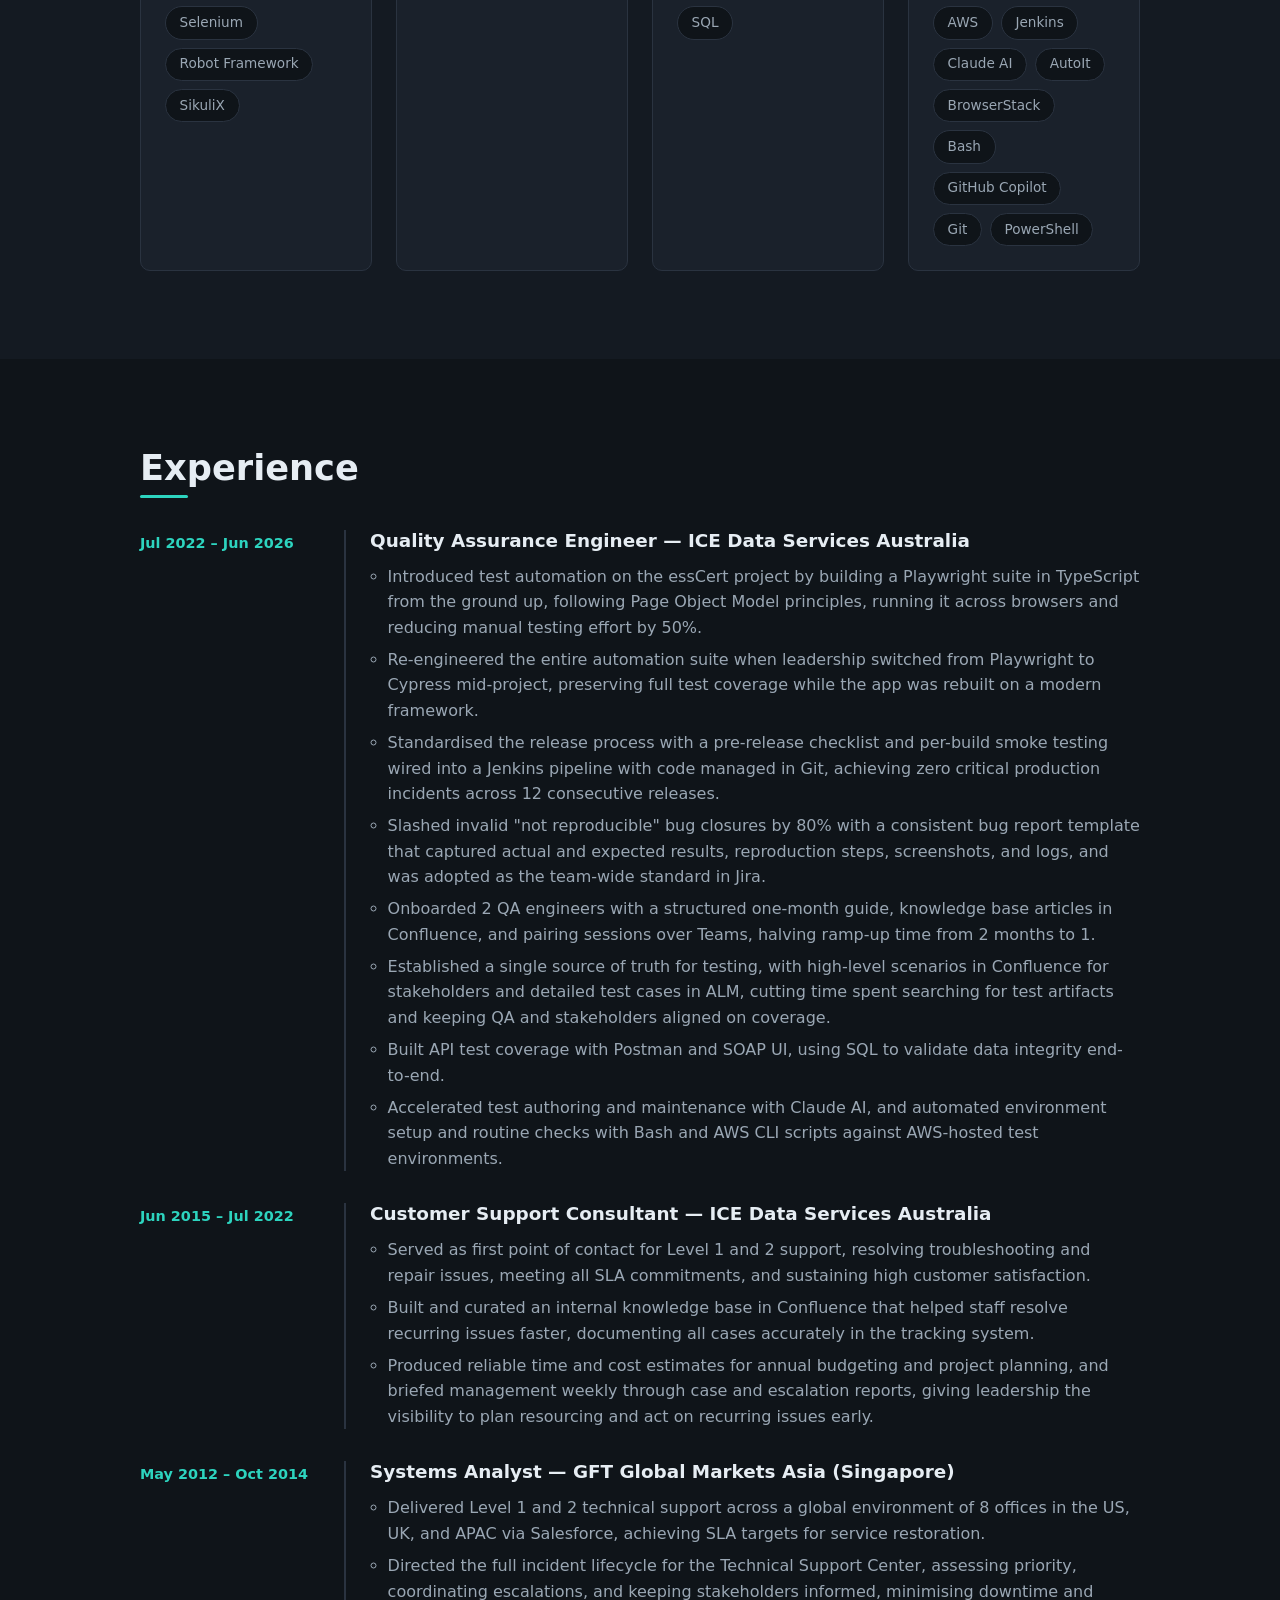
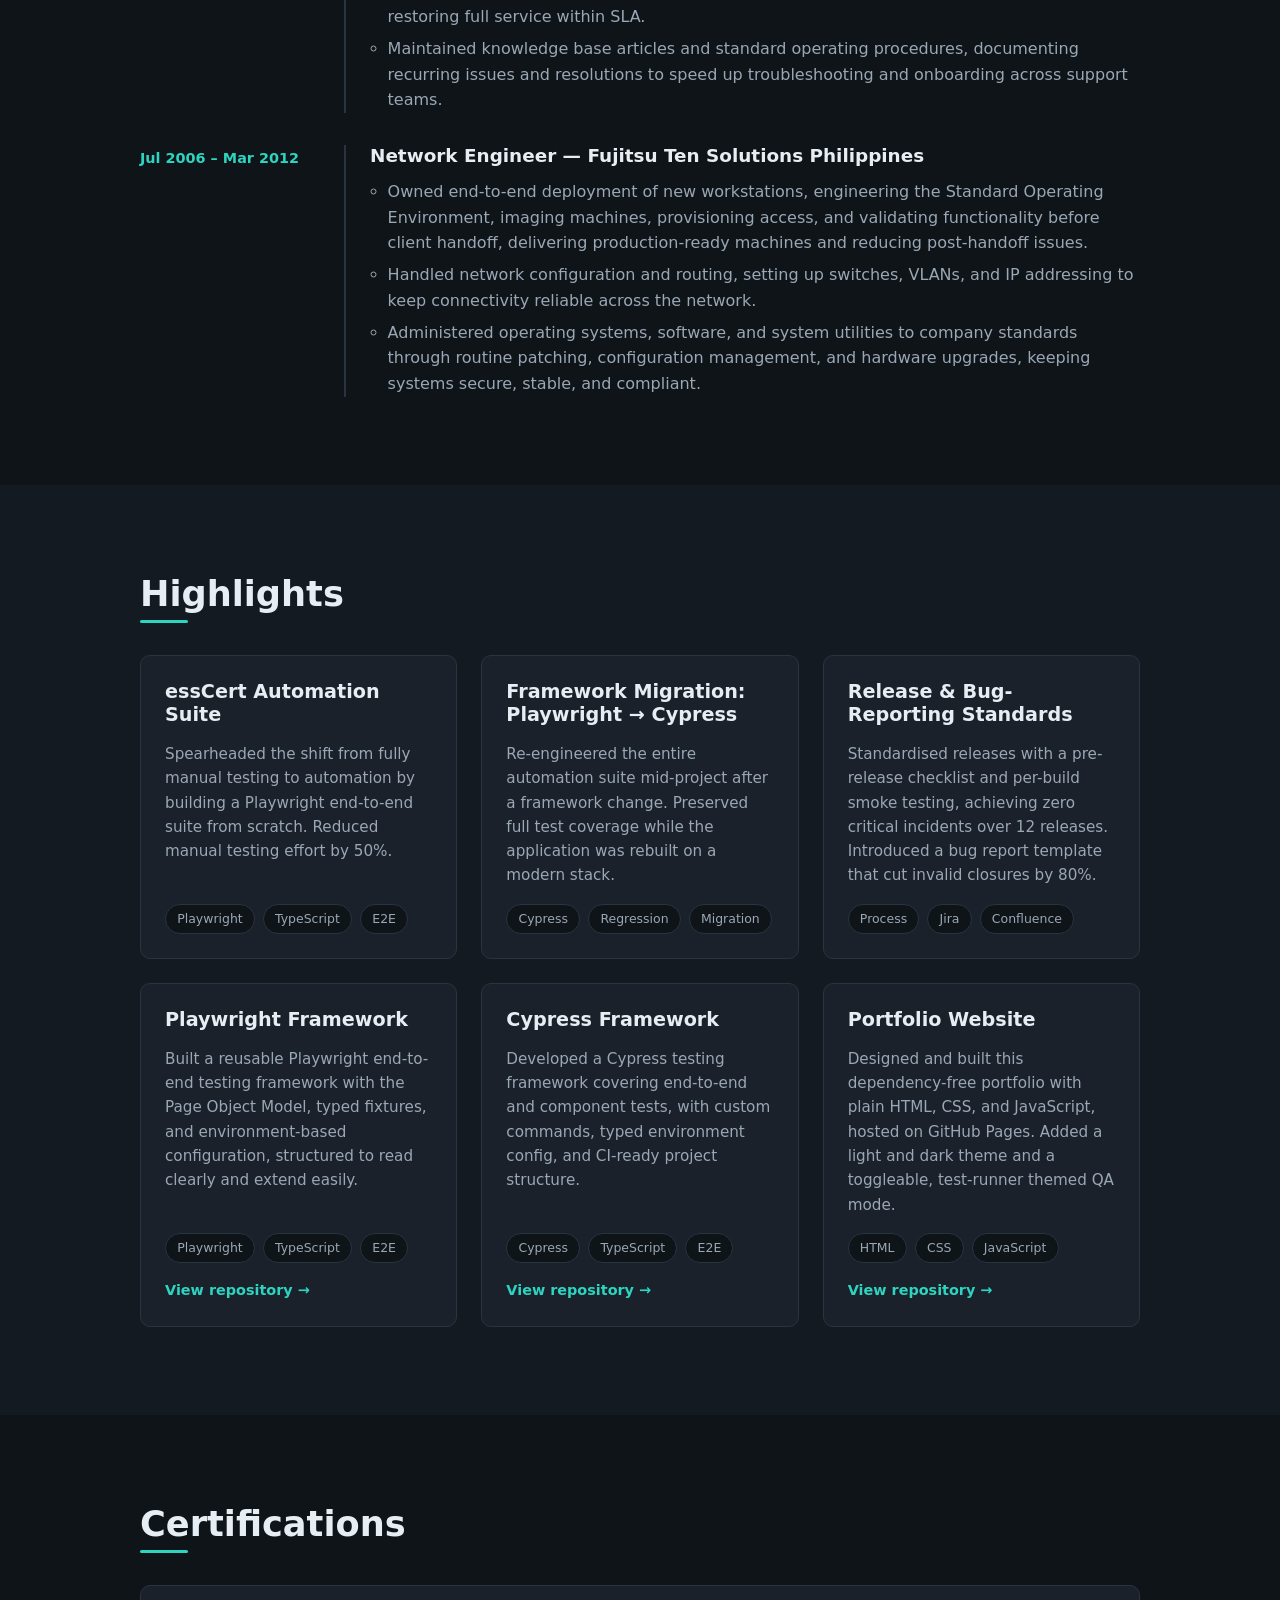
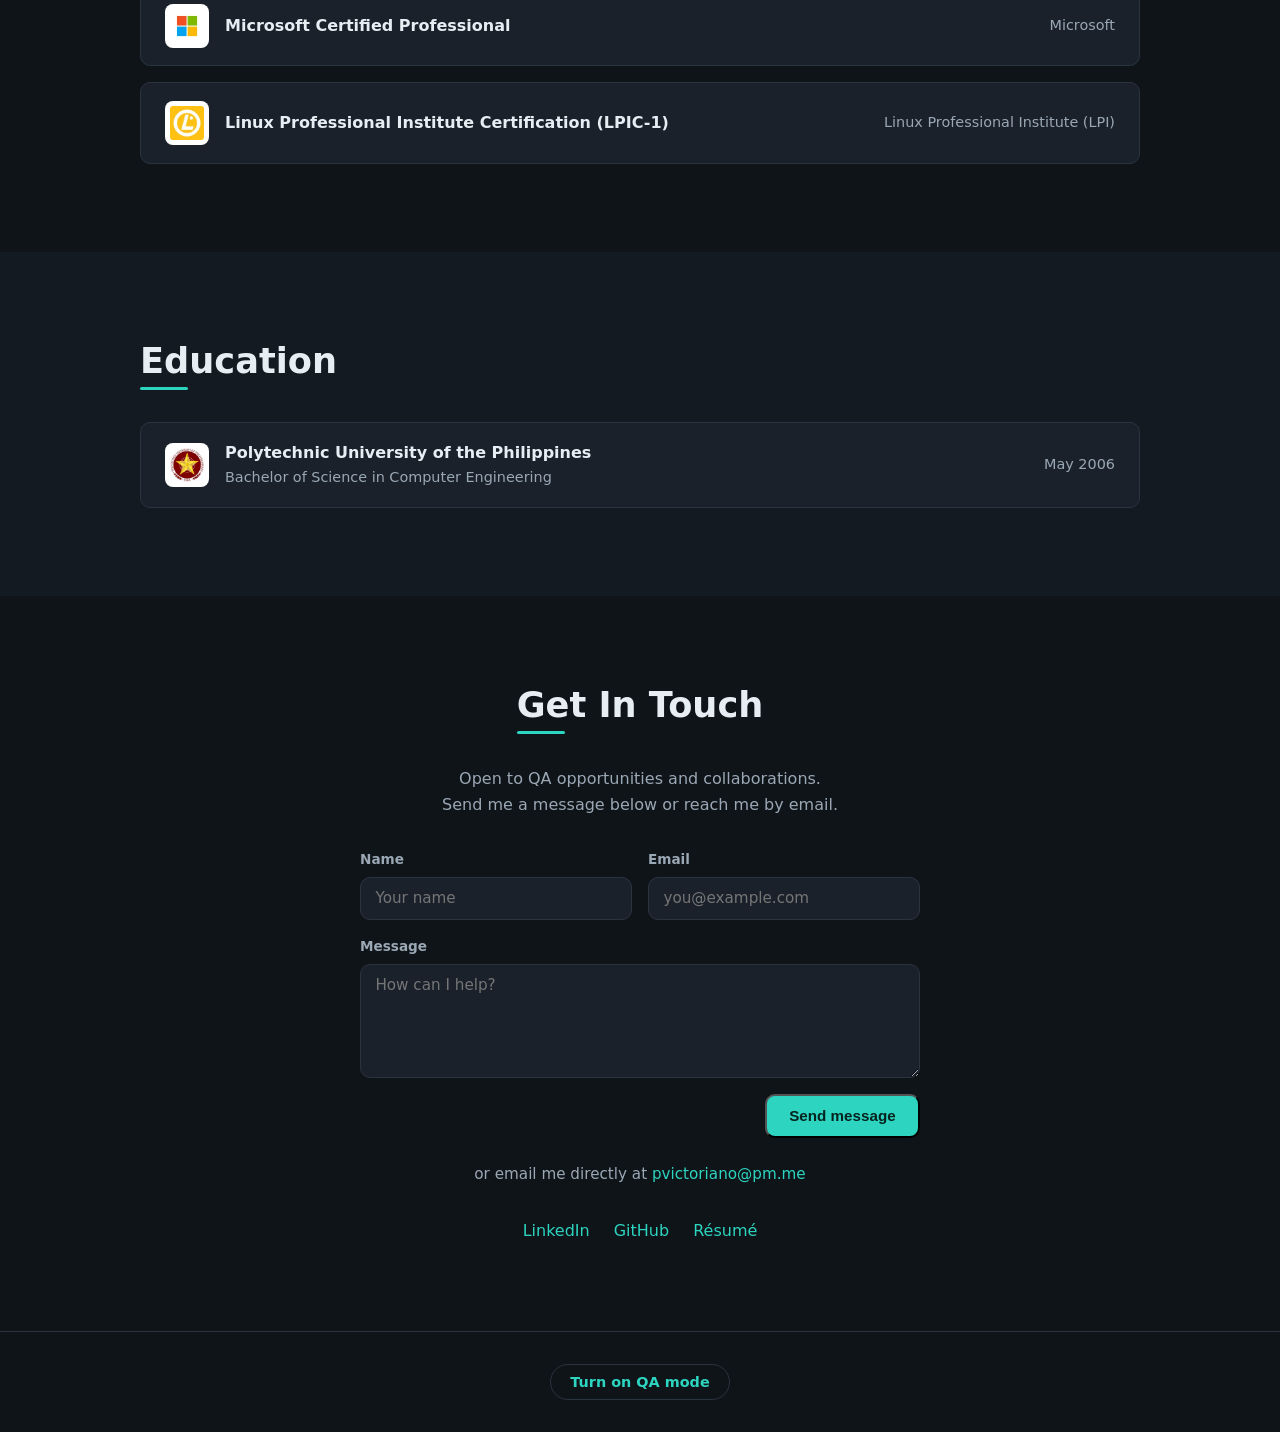
==== commit a44a3ba6: "Add spam protection to contact form with Turnstile CAPTCHA Integrate Cloudflare Turnstile CAPTCHA an" ====
--- a/index.html
+++ b/index.html
@@ -5,7 +5,7 @@
     <meta name="viewport" content="width=device-width, initial-scale=1.0" />
     <meta
       name="description"
-      content="Portfolio of Patrick Victoriano, QA Engineer specializing in test automation, manual testing, and quality assurance."
+      content="Portfolio of Patrick Victoriano, QA Engineer specialising in test automation, manual testing, and quality assurance."
     />
     <meta name="author" content="Patrick Victoriano" />
     <title>Patrick Victoriano — QA Engineer</title>
@@ -19,13 +19,18 @@
     <link rel="stylesheet" href="css/style.css" />
     <link rel="stylesheet" href="css/qa-mode.css" />
 
+    <!-- Cloudflare Turnstile — anti-spam CAPTCHA for the contact form.
+         Formspree verifies the cf-turnstile-response token server-side. -->
+    <script src="https://challenges.cloudflare.com/turnstile/v0/api.js" async defer></script>
+
     <!-- Apply saved view/theme before first paint to avoid a flash -->
     <script>
       ;(function () {
         if (localStorage.getItem("mode") === "qa") {
           document.documentElement.setAttribute("data-mode", "qa")
         }
-        var theme = localStorage.getItem("theme") || (window.matchMedia("(prefers-color-scheme: light)").matches ? "light" : "dark")
+        // New viewers default to dark theme; returning viewers keep their choice.
+        var theme = localStorage.getItem("theme") || "dark"
         document.documentElement.setAttribute("data-theme", theme)
       })()
     </script>
@@ -67,7 +72,7 @@
           <p class="hero__eyebrow">Quality Assurance Engineer</p>
           <h1 class="hero__title">Hi, I'm <span class="accent">Patrick Victoriano</span></h1>
           <p class="hero__subtitle">
-            I help teams ship reliable software by designing thorough test strategies, building automation frameworks, and catching defects before
+            I partner with teams to ship reliable software. I design thorough test strategies, build automation frameworks, and catch defects before
             users do.
           </p>
           <div class="hero__actions">
@@ -94,18 +99,17 @@
             <img class="about__photo" src="assets/patrick-star-superhero.png" alt="Portrait of Patrick Victoriano" />
             <div class="about__text">
               <p>
-                I'm a Quality Assurance Engineer with 4+ years in QA and over a decade in technology, working across financial data services to keep
-                complex software reliable. I specialise in building test automation from the ground up, bringing structure to test documentation, and
-                standardising release processes that prevent defects from ever reaching production.
+                I'm a Quality Assurance Engineer with over 4 years in QA and more than 15 years in technology. I build test automation from the ground
+                up, structure test documentation, and standardise release processes so defects never reach production.
               </p>
               <p>
-                At ICE Data Services I introduced automation to a fully manual team — building a Playwright suite that halved manual testing effort,
-                then rewriting it in Cypress mid-project when the framework pivoted, all without losing coverage. I care about clear bug reporting,
-                repeatable process, and mentoring others to ramp up fast.
+                At ICE Data Services I pioneered automation for a fully manual team. I built a Playwright suite that halved manual testing effort,
+                then rewrote it in Cypress mid-project when the framework changed, all without losing coverage. I champion clear bug reporting,
+                repeatable process, and fast onboarding for new engineers.
               </p>
               <ul class="about__facts">
                 <li><strong>Location:</strong> South Australia (AU Citizen)</li>
-                <li><strong>Experience:</strong> 4+ years in QA</li>
+                <li><strong>Experience:</strong> 4+ years in QA, 15+ years in IT</li>
                 <li><strong>Email:</strong> <a href="mailto:pvictoriano@pm.me">pvictoriano@pm.me</a></li>
                 <li><strong>Availability:</strong> Open to opportunities</li>
               </ul>
@@ -127,6 +131,7 @@
                 <li>Cypress</li>
                 <li>Selenium</li>
                 <li>Robot Framework</li>
+                <li>SikuliX</li>
               </ul>
             </div>
             <div class="skills__group">
@@ -142,8 +147,8 @@
               <h3>Languages</h3>
               <ul class="tags">
                 <li>TypeScript</li>
+                <li>Python</li>
                 <li>JavaScript</li>
-                <li>Python</li>
                 <li>SQL</li>
               </ul>
             </div>
@@ -153,14 +158,16 @@
                 <li>Jira</li>
                 <li>Confluence</li>
                 <li>ALM</li>
+                <li>Node</li>
+                <li>AWS</li>
+                <li>Jenkins</li>
+                <li>Claude AI</li>
+                <li>AutoIt</li>
+                <li>BrowserStack</li>
+                <li>Bash</li>
+                <li>GitHub Copilot</li>
                 <li>Git</li>
-                <li>Jenkins</li>
-                <li>AWS</li>
-                <li>BrowserStack</li>
-                <li>GitHub Copilot</li>
-                <li>Claude AI</li>
                 <li>PowerShell</li>
-                <li>Bash</li>
               </ul>
             </div>
           </div>
@@ -175,56 +182,61 @@
           <ol class="timeline">
             <li class="timeline__item">
               <div class="timeline__meta">
-                <span class="timeline__date">Jul 2021 – Jun 2026</span>
+                <span class="timeline__date">Jul 2022 – Jun 2026</span>
               </div>
               <div class="timeline__content">
                 <h3>Quality Assurance Engineer — ICE Data Services Australia</h3>
                 <ul>
                   <li>
-                    Introduced test automation to the essCert project by independently building a Playwright suite from the ground up, shifting the
-                    team away from fully manual testing and reducing manual testing effort by 50%.
-                  </li>
-                  <li>
-                    Rewrote the entire automation suite when management pivoted from Playwright to Cypress mid-project — keeping coverage intact while
-                    the app was simultaneously rebuilt on a modern framework.
-                  </li>
-                  <li>
-                    Standardised the release process with a pre-release checklist and smoke testing on every build, achieving zero critical production
-                    incidents across 6 consecutive releases.
-                  </li>
-                  <li>
-                    Cut invalid "not reproducible" bug closures by 80% by introducing a standardised bug report template (actual vs. expected, repro
-                    steps, screenshots, logs), adopted as the team-wide standard in Jira.
-                  </li>
-                  <li>
-                    Onboarded 2 QA engineers with a structured 1-month guide, KB articles and pairing sessions, halving ramp-up time from 2 months to
-                    1.
-                  </li>
-                  <li>
-                    Maintained a single source of truth for testing — high-level scenarios in Confluence for stakeholders and detailed test cases in
-                    ALM.
+                    Introduced test automation on the essCert project by building a Playwright suite in TypeScript from the ground up, following Page
+                    Object Model principles, running it across browsers and reducing manual testing effort by 50%.
+                  </li>
+                  <li>
+                    Re-engineered the entire automation suite when leadership switched from Playwright to Cypress mid-project, preserving full test
+                    coverage while the app was rebuilt on a modern framework.
+                  </li>
+                  <li>
+                    Standardised the release process with a pre-release checklist and per-build smoke testing wired into a Jenkins pipeline with code
+                    managed in Git, achieving zero critical production incidents across 12 consecutive releases.
+                  </li>
+                  <li>
+                    Slashed invalid "not reproducible" bug closures by 80% with a consistent bug report template that captured actual and expected
+                    results, reproduction steps, screenshots, and logs, and was adopted as the team-wide standard in Jira.
+                  </li>
+                  <li>
+                    Onboarded 2 QA engineers with a structured one-month guide, knowledge base articles in Confluence, and pairing sessions over Teams,
+                    halving ramp-up time from 2 months to 1.
+                  </li>
+                  <li>
+                    Established a single source of truth for testing, with high-level scenarios in Confluence for stakeholders and detailed test cases
+                    in ALM, cutting time spent searching for test artifacts and keeping QA and stakeholders aligned on coverage.
+                  </li>
+                  <li>Built API test coverage with Postman and SOAP UI, using SQL to validate data integrity end-to-end.</li>
+                  <li>
+                    Accelerated test authoring and maintenance with Claude AI, and automated environment setup and routine checks with Bash and AWS CLI
+                    scripts against AWS-hosted test environments.
                   </li>
                 </ul>
               </div>
             </li>
             <li class="timeline__item">
               <div class="timeline__meta">
-                <span class="timeline__date">Jun 2015 – Jul 2021</span>
+                <span class="timeline__date">Jun 2015 – Jul 2022</span>
               </div>
               <div class="timeline__content">
                 <h3>Customer Support Consultant — ICE Data Services Australia</h3>
                 <ul>
                   <li>
-                    First point of contact for Level 1–2 support, resolving troubleshooting and repair issues while meeting all SLA commitments and
-                    maintaining high customer satisfaction.
-                  </li>
-                  <li>
-                    Built and maintained an internal knowledge base that helped staff resolve recurring issues faster, with all cases accurately
-                    logged in the tracking system.
-                  </li>
-                  <li>
-                    Provided reliable time and cost estimates for annual budgeting and project planning, and delivered weekly case and escalation
-                    reports to keep management informed.
+                    Served as first point of contact for Level 1 and 2 support, resolving troubleshooting and repair issues, meeting all SLA
+                    commitments, and sustaining high customer satisfaction.
+                  </li>
+                  <li>
+                    Built and curated an internal knowledge base in Confluence that helped staff resolve recurring issues faster, documenting all
+                    cases accurately in the tracking system.
+                  </li>
+                  <li>
+                    Produced reliable time and cost estimates for annual budgeting and project planning, and briefed management weekly through case
+                    and escalation reports, giving leadership the visibility to plan resourcing and act on recurring issues early.
                   </li>
                 </ul>
               </div>
@@ -237,12 +249,16 @@
                 <h3>Systems Analyst — GFT Global Markets Asia (Singapore)</h3>
                 <ul>
                   <li>
-                    Delivered Level 1–2 technical support across a globally distributed environment spanning 8 offices (US, UK, APAC), meeting SLA
-                    targets for service restoration.
-                  </li>
-                  <li>
-                    Managed the end-to-end incident lifecycle for the Technical Support Center — assessing priority, coordinating escalations and
-                    keeping stakeholders informed until full service was restored.
+                    Delivered Level 1 and 2 technical support across a global environment of 8 offices in the US, UK, and APAC via Salesforce,
+                    achieving SLA targets for service restoration.
+                  </li>
+                  <li>
+                    Directed the full incident lifecycle for the Technical Support Center, assessing priority, coordinating escalations, and keeping
+                    stakeholders informed, minimising downtime and restoring full service within SLA.
+                  </li>
+                  <li>
+                    Maintained knowledge base articles and standard operating procedures, documenting recurring issues and resolutions to speed up
+                    troubleshooting and onboarding across support teams.
                   </li>
                 </ul>
               </div>
@@ -255,12 +271,16 @@
                 <h3>Network Engineer — Fujitsu Ten Solutions Philippines</h3>
                 <ul>
                   <li>
-                    Owned end-to-end deployment of new workstations — building the Standard Operating Environment (SOE), imaging machines,
-                    provisioning access and validating functionality before client handoff.
-                  </li>
-                  <li>
-                    Maintained OS, software and system utilities to company standards through routine patching, configuration management and hardware
-                    upgrades.
+                    Owned end-to-end deployment of new workstations, engineering the Standard Operating Environment, imaging machines, provisioning
+                    access, and validating functionality before client handoff, delivering production-ready machines and reducing post-handoff issues.
+                  </li>
+                  <li>
+                    Handled network configuration and routing, setting up switches, VLANs, and IP addressing to keep connectivity reliable across the
+                    network.
+                  </li>
+                  <li>
+                    Administered operating systems, software, and system utilities to company standards through routine patching, configuration
+                    management, and hardware upgrades, keeping systems secure, stable, and compliant.
                   </li>
                 </ul>
               </div>
@@ -278,8 +298,8 @@
             <article class="card">
               <h3 class="card__title">essCert Automation Suite</h3>
               <p class="card__desc">
-                Took the initiative to shift a fully manual team toward automation by independently building a Playwright end-to-end suite from
-                scratch — reducing manual testing effort by 50%.
+                Spearheaded the shift from fully manual testing to automation by building a Playwright end-to-end suite from scratch. Reduced manual
+                testing effort by 50%.
               </p>
               <ul class="tags tags--sm">
                 <li>Playwright</li>
@@ -291,8 +311,8 @@
             <article class="card">
               <h3 class="card__title">Framework Migration: Playwright → Cypress</h3>
               <p class="card__desc">
-                Rewrote the entire automation suite mid-project after a framework pivot, keeping test coverage intact while the application was
-                simultaneously being rebuilt on a modern stack.
+                Re-engineered the entire automation suite mid-project after a framework change. Preserved full test coverage while the application was
+                rebuilt on a modern stack.
               </p>
               <ul class="tags tags--sm">
                 <li>Cypress</li>
@@ -304,8 +324,8 @@
             <article class="card">
               <h3 class="card__title">Release &amp; Bug-Reporting Standards</h3>
               <p class="card__desc">
-                Standardised releases with a pre-release checklist and per-build smoke testing (zero critical incidents over 6 releases), and
-                introduced a bug report template that cut invalid closures by 80%.
+                Standardised releases with a pre-release checklist and per-build smoke testing, achieving zero critical incidents over 12 releases.
+                Introduced a bug report template that cut invalid closures by 80%.
               </p>
               <ul class="tags tags--sm">
                 <li>Process</li>
@@ -317,8 +337,8 @@
             <article class="card">
               <h3 class="card__title">Playwright Framework</h3>
               <p class="card__desc">
-                A reusable Playwright end-to-end testing framework with the Page Object Model, typed fixtures, and environment-based
-                configuration — structured to be readable and easy to extend.
+                Built a reusable Playwright end-to-end testing framework with the Page Object Model, typed fixtures, and environment-based
+                configuration, structured to read clearly and extend easily.
               </p>
               <ul class="tags tags--sm">
                 <li>Playwright</li>
@@ -333,8 +353,8 @@
             <article class="card">
               <h3 class="card__title">Cypress Framework</h3>
               <p class="card__desc">
-                A Cypress testing framework covering end-to-end and component tests, with custom commands, typed environment config, and CI-ready
-                project structure.
+                Developed a Cypress testing framework covering end-to-end and component tests, with custom commands, typed environment config, and
+                CI-ready project structure.
               </p>
               <ul class="tags tags--sm">
                 <li>Cypress</li>
@@ -349,8 +369,8 @@
             <article class="card">
               <h3 class="card__title">Portfolio Website</h3>
               <p class="card__desc">
-                This site — a dependency-free portfolio built with plain HTML, CSS, and JavaScript, hosted on GitHub Pages. Features a light/dark
-                theme and a toggleable, test-runner themed "QA mode".
+                Designed and built this dependency-free portfolio with plain HTML, CSS, and JavaScript, hosted on GitHub Pages. Added a light and dark
+                theme and a toggleable, test-runner themed QA mode.
               </p>
               <ul class="tags tags--sm">
                 <li>HTML</li>
@@ -358,7 +378,6 @@
                 <li>JavaScript</li>
               </ul>
               <div class="card__links">
-                <a href="https://pvictoriano-gh.github.io" target="_blank" rel="noopener">Visit site →</a>
                 <a href="https://github.com/pvictoriano-gh/pvictoriano-gh.github.io" target="_blank" rel="noopener">View repository →</a>
               </div>
             </article>
@@ -433,7 +452,18 @@
               <span>Message</span>
               <textarea name="message" rows="5" placeholder="How can I help?" required></textarea>
             </label>
-            <button type="submit" class="btn btn--primary">Send message</button>
+            <!-- Honeypot: Formspree drops any submission where this is filled.
+                 Hidden from real users via CSS; do not remove the _gotcha name. -->
+            <div class="form__honeypot" aria-hidden="true">
+              <label>Leave this field empty<input type="text" name="_gotcha" tabindex="-1" autocomplete="off" /></label>
+            </div>
+            <!-- Submit button with the Cloudflare Turnstile widget to its right.
+                 Turnstile produces a cf-turnstile-response token that Formspree
+                 verifies server-side. -->
+            <div class="form__submit-row">
+              <div class="cf-turnstile" data-sitekey="0x4AAAAAADsVRvM360_g7hv0" data-theme="auto"></div>
+              <button type="submit" class="btn btn--primary">Send message</button>
+            </div>
           </form>
           <p id="form-status" class="form__status" role="status" aria-live="polite" hidden></p>
 
@@ -480,16 +510,12 @@
         }
       })
 
-      // Current year in footer (footer may be removed/commented out)
-      const yearEl = document.getElementById("year")
-      if (yearEl) yearEl.textContent = new Date().getFullYear()
-
       // Theme toggle with persistence
       const themeToggle = document.getElementById("theme-toggle")
       const icon = themeToggle.querySelector(".theme-toggle__icon")
       const stored = localStorage.getItem("theme")
-      const prefersLight = window.matchMedia("(prefers-color-scheme: light)").matches
-      const initial = stored || (prefersLight ? "light" : "dark")
+      // New viewers default to dark theme; returning viewers keep their choice.
+      const initial = stored || "dark"
 
       function applyTheme(theme) {
         document.documentElement.setAttribute("data-theme", theme)
@@ -531,8 +557,10 @@
         window.scrollTo({ top: document.documentElement.scrollHeight, behavior: "smooth" })
       })
 
-      // Contact form — submit via AJAX so the visitor stays on the page,
-      // then show an inline confirmation instead of redirecting.
+      // Contact form — submit via AJAX so the visitor stays on the page, then
+      // show an inline confirmation. Cloudflare Turnstile adds its token as a
+      // hidden cf-turnstile-response field, which FormData picks up and
+      // Formspree verifies server-side.
       const contactForm = document.getElementById("contact-form")
       const formStatus = document.getElementById("form-status")
 
@@ -544,6 +572,14 @@
 
       contactForm.addEventListener("submit", async (e) => {
         e.preventDefault()
+
+        // Require the captcha before submitting. Only enforced when the widget
+        // has loaded, so a blocked Turnstile script never traps real visitors.
+        if (window.turnstile && !window.turnstile.getResponse()) {
+          showStatus("Please complete the captcha.", false)
+          return
+        }
+
         const button = contactForm.querySelector("button[type='submit']")
         button.disabled = true
 
@@ -558,16 +594,29 @@
             showStatus("✓ Thanks! Your message has been sent.", true)
             contactForm.reset()
             // Dismiss the confirmation on the next click anywhere on the page.
-            document.addEventListener("click", () => { formStatus.hidden = true }, { once: true })
+            document.addEventListener(
+              "click",
+              () => {
+                formStatus.hidden = true
+              },
+              { once: true },
+            )
           } else {
             const data = await response.json().catch(() => ({}))
-            const msg = data.errors ? data.errors.map((err) => err.message).join(", ") : "Something went wrong. Please try again."
+            // Formspree may return either an `errors` array (field-level) or a
+            // single `error` string (form-level, e.g. CAPTCHA/config issues).
+            let msg = data.errors ? data.errors.map((err) => err.message).join(", ") : data.error || "Something went wrong. Please try again."
+            // Normalise any Turnstile/captcha-worded server error to one message.
+            if (/turnstile|captcha/i.test(msg)) msg = "Please complete the captcha."
             showStatus(msg, false)
           }
         } catch {
-          showStatus("Network error — please try again, or email me directly.", false)
+          showStatus("Network error. Please try again, or email me directly.", false)
         } finally {
           button.disabled = false
+          // Reset Turnstile so the next submit gets a fresh token (tokens are
+          // single-use). No-op if the widget script hasn't loaded.
+          if (window.turnstile) window.turnstile.reset()
         }
       })
     </script>
--- a/css/style.css
+++ b/css/style.css
@@ -588,8 +588,28 @@
   box-shadow: 0 0 0 3px rgba(45, 212, 191, 0.15);
 }
 
-.contact__form .btn {
-  justify-self: start;
+/* Turnstile widget + submit button on one row, top-aligned: widget on the left,
+   button pushed to the right so it aligns with the message box / form's right edge. */
+.form__submit-row {
+  display: flex;
+  align-items: flex-start;
+  flex-wrap: wrap;
+  gap: 1rem;
+}
+
+.form__submit-row .btn {
+  margin-left: auto;
+}
+
+/* Honeypot — hidden anti-spam trap. Real visitors never see or fill this;
+   bots that auto-fill every field will, and Formspree drops the submission.
+   Hidden off-screen rather than display:none so naive bots still target it. */
+.form__honeypot {
+  position: absolute;
+  left: -9999px;
+  width: 1px;
+  height: 1px;
+  overflow: hidden;
 }
 
 .form__status {
@@ -671,4 +691,10 @@
   .form__row {
     grid-template-columns: 1fr;
   }
-}
+
+  /* Once the submit row wraps, drop the auto margin so the button lines up
+     with the captcha's left edge instead of being pushed to the right. */
+  .form__submit-row .btn {
+    margin-left: 0;
+  }
+}
--- a/css/qa-mode.css
+++ b/css/qa-mode.css
@@ -1,7 +1,7 @@
 /* ============================================================
    QA Mode — a test-runner flavoured re-skin of the whole site.
-   Activated by clicking "click this if you are a QA" in the
-   footer, which sets <html data-mode="qa">. Everything here is
+   Activated by clicking "Turn on QA mode" in the footer, which
+   sets <html data-mode="qa">. Everything here is
    scoped under that attribute, so the standard site is untouched
    until QA mode is on.
 
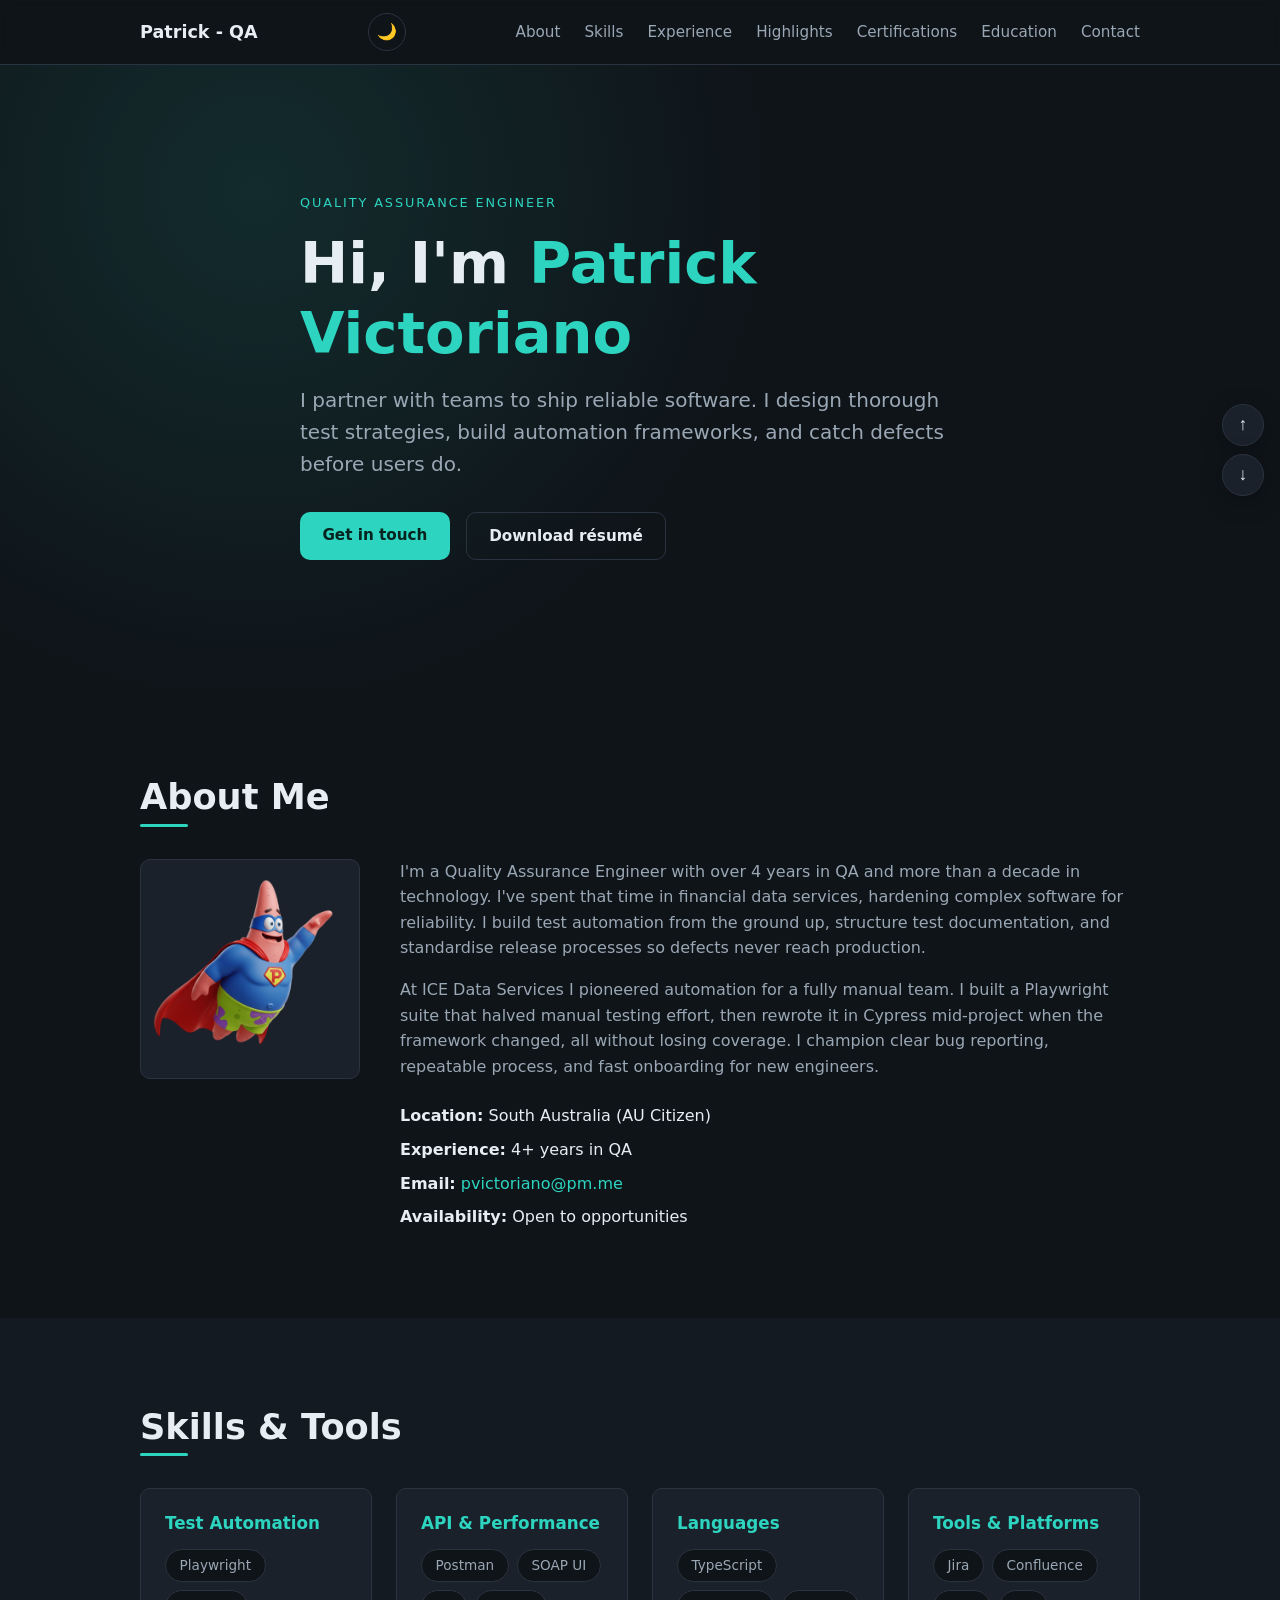
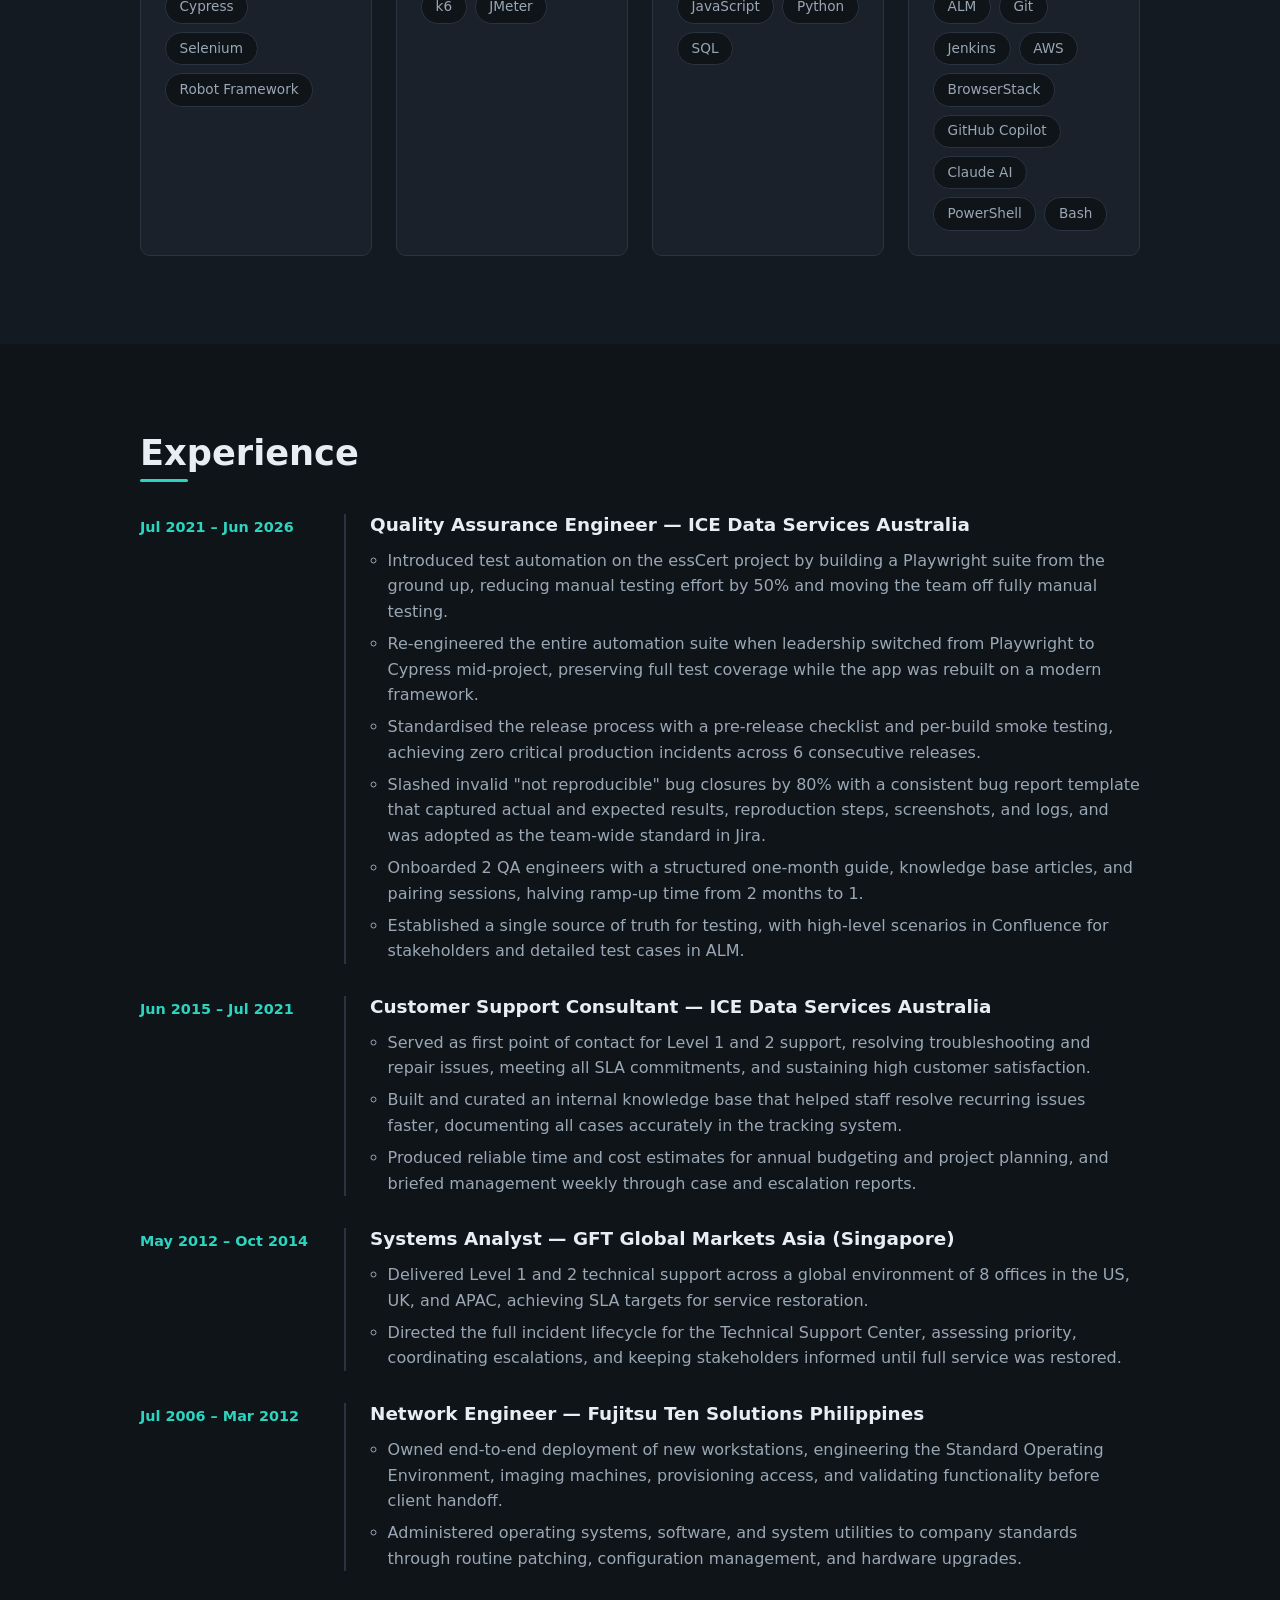
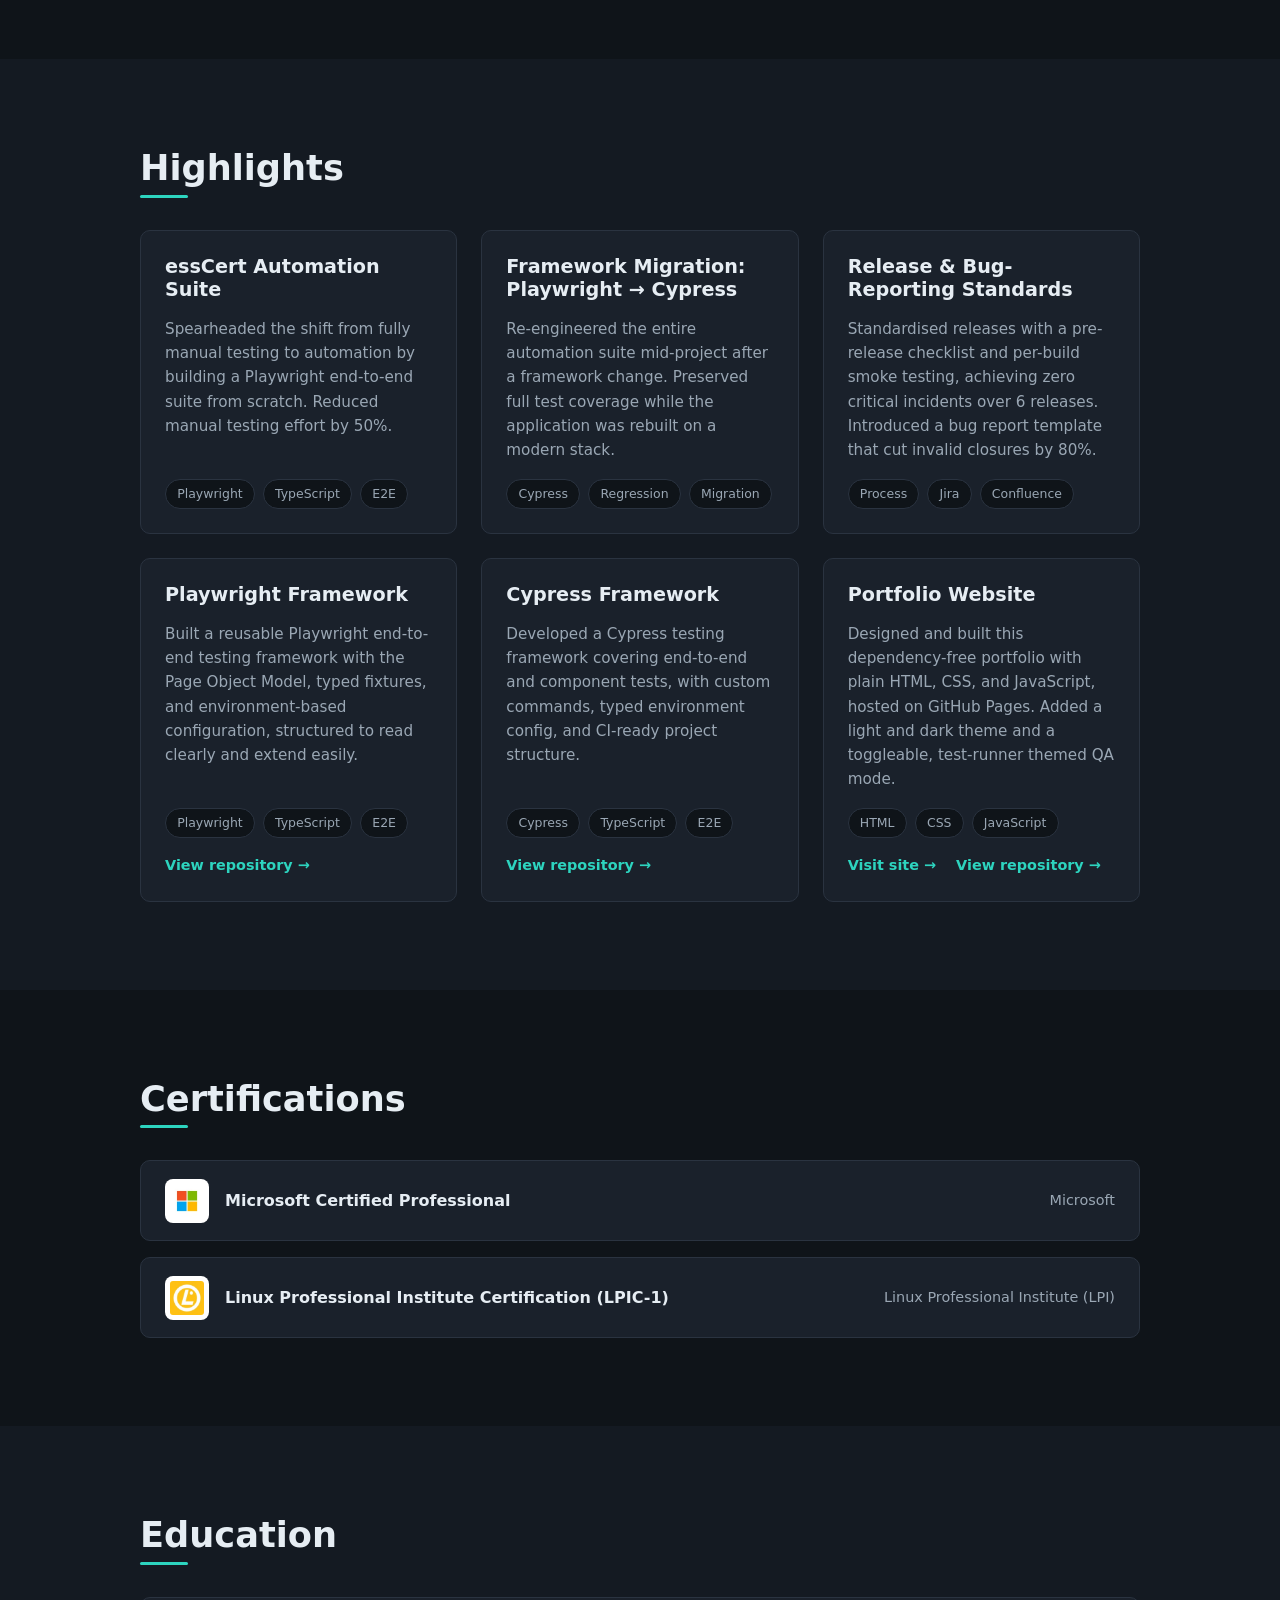
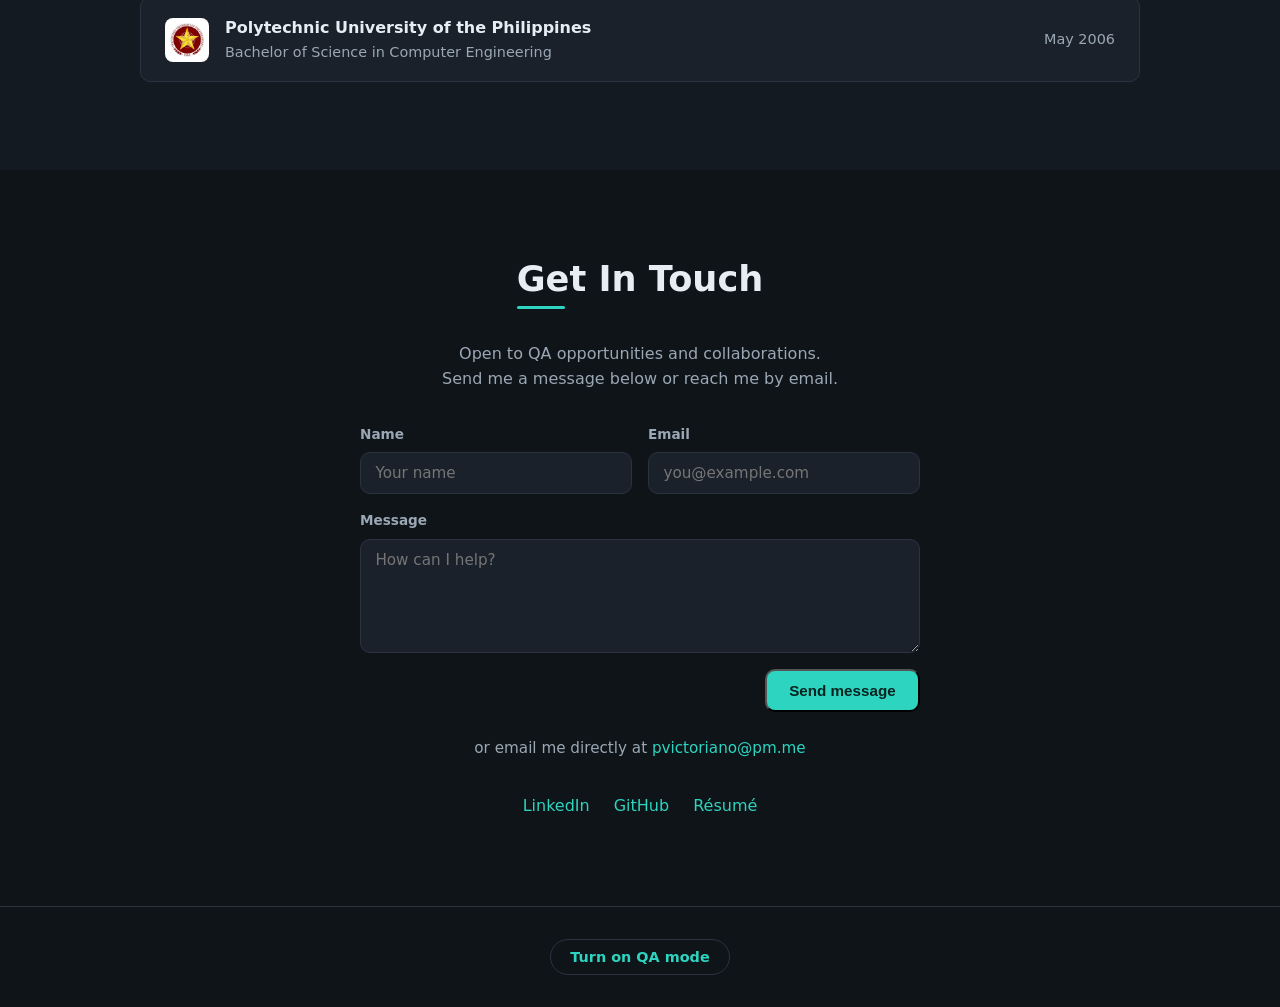
==== commit 3ad68ad6: "Add Turnstile CAPTCHA and honeypot spam protection Adds two-layer spam protection to the contact for" ====
--- a/index.html
+++ b/index.html
@@ -5,7 +5,7 @@
     <meta name="viewport" content="width=device-width, initial-scale=1.0" />
     <meta
       name="description"
-      content="Portfolio of Patrick Victoriano, QA Engineer specialising in test automation, manual testing, and quality assurance."
+      content="Portfolio of Patrick Victoriano, QA Engineer specializing in test automation, manual testing, and quality assurance."
     />
     <meta name="author" content="Patrick Victoriano" />
     <title>Patrick Victoriano — QA Engineer</title>
@@ -72,8 +72,7 @@
           <p class="hero__eyebrow">Quality Assurance Engineer</p>
           <h1 class="hero__title">Hi, I'm <span class="accent">Patrick Victoriano</span></h1>
           <p class="hero__subtitle">
-            I partner with teams to ship reliable software. I design thorough test strategies, build automation frameworks, and catch defects before
-            users do.
+            I partner with teams to ship reliable software. I design thorough test strategies, build automation frameworks, and catch defects before users do.
           </p>
           <div class="hero__actions">
             <a href="#contact" class="btn btn--primary">Get in touch</a>
@@ -99,17 +98,18 @@
             <img class="about__photo" src="assets/patrick-star-superhero.png" alt="Portrait of Patrick Victoriano" />
             <div class="about__text">
               <p>
-                I'm a Quality Assurance Engineer with over 4 years in QA and more than 15 years in technology. I build test automation from the ground
-                up, structure test documentation, and standardise release processes so defects never reach production.
+                I'm a Quality Assurance Engineer with over 4 years in QA and more than a decade in technology. I've spent that time in financial
+                data services, hardening complex software for reliability. I build test automation from the ground up, structure test documentation,
+                and standardise release processes so defects never reach production.
               </p>
               <p>
-                At ICE Data Services I pioneered automation for a fully manual team. I built a Playwright suite that halved manual testing effort,
-                then rewrote it in Cypress mid-project when the framework changed, all without losing coverage. I champion clear bug reporting,
-                repeatable process, and fast onboarding for new engineers.
+                At ICE Data Services I pioneered automation for a fully manual team. I built a Playwright suite that halved manual testing effort, then
+                rewrote it in Cypress mid-project when the framework changed, all without losing coverage. I champion clear bug reporting, repeatable
+                process, and fast onboarding for new engineers.
               </p>
               <ul class="about__facts">
                 <li><strong>Location:</strong> South Australia (AU Citizen)</li>
-                <li><strong>Experience:</strong> 4+ years in QA, 15+ years in IT</li>
+                <li><strong>Experience:</strong> 4+ years in QA</li>
                 <li><strong>Email:</strong> <a href="mailto:pvictoriano@pm.me">pvictoriano@pm.me</a></li>
                 <li><strong>Availability:</strong> Open to opportunities</li>
               </ul>
@@ -131,7 +131,6 @@
                 <li>Cypress</li>
                 <li>Selenium</li>
                 <li>Robot Framework</li>
-                <li>SikuliX</li>
               </ul>
             </div>
             <div class="skills__group">
@@ -147,8 +146,8 @@
               <h3>Languages</h3>
               <ul class="tags">
                 <li>TypeScript</li>
+                <li>JavaScript</li>
                 <li>Python</li>
-                <li>JavaScript</li>
                 <li>SQL</li>
               </ul>
             </div>
@@ -158,16 +157,14 @@
                 <li>Jira</li>
                 <li>Confluence</li>
                 <li>ALM</li>
-                <li>Node</li>
+                <li>Git</li>
+                <li>Jenkins</li>
                 <li>AWS</li>
-                <li>Jenkins</li>
+                <li>BrowserStack</li>
+                <li>GitHub Copilot</li>
                 <li>Claude AI</li>
-                <li>AutoIt</li>
-                <li>BrowserStack</li>
+                <li>PowerShell</li>
                 <li>Bash</li>
-                <li>GitHub Copilot</li>
-                <li>Git</li>
-                <li>PowerShell</li>
               </ul>
             </div>
           </div>
@@ -182,46 +179,41 @@
           <ol class="timeline">
             <li class="timeline__item">
               <div class="timeline__meta">
-                <span class="timeline__date">Jul 2022 – Jun 2026</span>
+                <span class="timeline__date">Jul 2021 – Jun 2026</span>
               </div>
               <div class="timeline__content">
                 <h3>Quality Assurance Engineer — ICE Data Services Australia</h3>
                 <ul>
                   <li>
-                    Introduced test automation on the essCert project by building a Playwright suite in TypeScript from the ground up, following Page
-                    Object Model principles, running it across browsers and reducing manual testing effort by 50%.
+                    Introduced test automation on the essCert project by building a Playwright suite from the ground up, reducing manual testing effort
+                    by 50% and moving the team off fully manual testing.
                   </li>
                   <li>
                     Re-engineered the entire automation suite when leadership switched from Playwright to Cypress mid-project, preserving full test
                     coverage while the app was rebuilt on a modern framework.
                   </li>
                   <li>
-                    Standardised the release process with a pre-release checklist and per-build smoke testing wired into a Jenkins pipeline with code
-                    managed in Git, achieving zero critical production incidents across 12 consecutive releases.
+                    Standardised the release process with a pre-release checklist and per-build smoke testing, achieving zero critical production
+                    incidents across 6 consecutive releases.
                   </li>
                   <li>
                     Slashed invalid "not reproducible" bug closures by 80% with a consistent bug report template that captured actual and expected
                     results, reproduction steps, screenshots, and logs, and was adopted as the team-wide standard in Jira.
                   </li>
                   <li>
-                    Onboarded 2 QA engineers with a structured one-month guide, knowledge base articles in Confluence, and pairing sessions over Teams,
-                    halving ramp-up time from 2 months to 1.
+                    Onboarded 2 QA engineers with a structured one-month guide, knowledge base articles, and pairing sessions, halving ramp-up time
+                    from 2 months to 1.
                   </li>
                   <li>
                     Established a single source of truth for testing, with high-level scenarios in Confluence for stakeholders and detailed test cases
-                    in ALM, cutting time spent searching for test artifacts and keeping QA and stakeholders aligned on coverage.
-                  </li>
-                  <li>Built API test coverage with Postman and SOAP UI, using SQL to validate data integrity end-to-end.</li>
-                  <li>
-                    Accelerated test authoring and maintenance with Claude AI, and automated environment setup and routine checks with Bash and AWS CLI
-                    scripts against AWS-hosted test environments.
+                    in ALM.
                   </li>
                 </ul>
               </div>
             </li>
             <li class="timeline__item">
               <div class="timeline__meta">
-                <span class="timeline__date">Jun 2015 – Jul 2022</span>
+                <span class="timeline__date">Jun 2015 – Jul 2021</span>
               </div>
               <div class="timeline__content">
                 <h3>Customer Support Consultant — ICE Data Services Australia</h3>
@@ -231,12 +223,12 @@
                     commitments, and sustaining high customer satisfaction.
                   </li>
                   <li>
-                    Built and curated an internal knowledge base in Confluence that helped staff resolve recurring issues faster, documenting all
-                    cases accurately in the tracking system.
-                  </li>
-                  <li>
-                    Produced reliable time and cost estimates for annual budgeting and project planning, and briefed management weekly through case
-                    and escalation reports, giving leadership the visibility to plan resourcing and act on recurring issues early.
+                    Built and curated an internal knowledge base that helped staff resolve recurring issues faster, documenting all cases accurately in
+                    the tracking system.
+                  </li>
+                  <li>
+                    Produced reliable time and cost estimates for annual budgeting and project planning, and briefed management weekly through case and
+                    escalation reports.
                   </li>
                 </ul>
               </div>
@@ -249,16 +241,12 @@
                 <h3>Systems Analyst — GFT Global Markets Asia (Singapore)</h3>
                 <ul>
                   <li>
-                    Delivered Level 1 and 2 technical support across a global environment of 8 offices in the US, UK, and APAC via Salesforce,
-                    achieving SLA targets for service restoration.
+                    Delivered Level 1 and 2 technical support across a global environment of 8 offices in the US, UK, and APAC, achieving SLA targets
+                    for service restoration.
                   </li>
                   <li>
                     Directed the full incident lifecycle for the Technical Support Center, assessing priority, coordinating escalations, and keeping
-                    stakeholders informed, minimising downtime and restoring full service within SLA.
-                  </li>
-                  <li>
-                    Maintained knowledge base articles and standard operating procedures, documenting recurring issues and resolutions to speed up
-                    troubleshooting and onboarding across support teams.
+                    stakeholders informed until full service was restored.
                   </li>
                 </ul>
               </div>
@@ -272,15 +260,11 @@
                 <ul>
                   <li>
                     Owned end-to-end deployment of new workstations, engineering the Standard Operating Environment, imaging machines, provisioning
-                    access, and validating functionality before client handoff, delivering production-ready machines and reducing post-handoff issues.
-                  </li>
-                  <li>
-                    Handled network configuration and routing, setting up switches, VLANs, and IP addressing to keep connectivity reliable across the
-                    network.
+                    access, and validating functionality before client handoff.
                   </li>
                   <li>
                     Administered operating systems, software, and system utilities to company standards through routine patching, configuration
-                    management, and hardware upgrades, keeping systems secure, stable, and compliant.
+                    management, and hardware upgrades.
                   </li>
                 </ul>
               </div>
@@ -324,7 +308,7 @@
             <article class="card">
               <h3 class="card__title">Release &amp; Bug-Reporting Standards</h3>
               <p class="card__desc">
-                Standardised releases with a pre-release checklist and per-build smoke testing, achieving zero critical incidents over 12 releases.
+                Standardised releases with a pre-release checklist and per-build smoke testing, achieving zero critical incidents over 6 releases.
                 Introduced a bug report template that cut invalid closures by 80%.
               </p>
               <ul class="tags tags--sm">
@@ -378,6 +362,7 @@
                 <li>JavaScript</li>
               </ul>
               <div class="card__links">
+                <a href="https://pvictoriano-gh.github.io" target="_blank" rel="noopener">Visit site →</a>
                 <a href="https://github.com/pvictoriano-gh/pvictoriano-gh.github.io" target="_blank" rel="noopener">View repository →</a>
               </div>
             </article>
@@ -510,6 +495,10 @@
         }
       })
 
+      // Current year in footer (footer may be removed/commented out)
+      const yearEl = document.getElementById("year")
+      if (yearEl) yearEl.textContent = new Date().getFullYear()
+
       // Theme toggle with persistence
       const themeToggle = document.getElementById("theme-toggle")
       const icon = themeToggle.querySelector(".theme-toggle__icon")
@@ -572,14 +561,6 @@
 
       contactForm.addEventListener("submit", async (e) => {
         e.preventDefault()
-
-        // Require the captcha before submitting. Only enforced when the widget
-        // has loaded, so a blocked Turnstile script never traps real visitors.
-        if (window.turnstile && !window.turnstile.getResponse()) {
-          showStatus("Please complete the captcha.", false)
-          return
-        }
-
         const button = contactForm.querySelector("button[type='submit']")
         button.disabled = true
 
@@ -594,20 +575,14 @@
             showStatus("✓ Thanks! Your message has been sent.", true)
             contactForm.reset()
             // Dismiss the confirmation on the next click anywhere on the page.
-            document.addEventListener(
-              "click",
-              () => {
-                formStatus.hidden = true
-              },
-              { once: true },
-            )
+            document.addEventListener("click", () => { formStatus.hidden = true }, { once: true })
           } else {
             const data = await response.json().catch(() => ({}))
             // Formspree may return either an `errors` array (field-level) or a
             // single `error` string (form-level, e.g. CAPTCHA/config issues).
-            let msg = data.errors ? data.errors.map((err) => err.message).join(", ") : data.error || "Something went wrong. Please try again."
-            // Normalise any Turnstile/captcha-worded server error to one message.
-            if (/turnstile|captcha/i.test(msg)) msg = "Please complete the captcha."
+            const msg = data.errors
+              ? data.errors.map((err) => err.message).join(", ")
+              : data.error || "Something went wrong. Please try again."
             showStatus(msg, false)
           }
         } catch {
--- a/css/style.css
+++ b/css/style.css
@@ -586,6 +586,10 @@
   outline: none;
   border-color: var(--color-accent);
   box-shadow: 0 0 0 3px rgba(45, 212, 191, 0.15);
+}
+
+.contact__form .btn {
+  justify-self: start;
 }
 
 /* Turnstile widget + submit button on one row, top-aligned: widget on the left,
@@ -691,10 +695,4 @@
   .form__row {
     grid-template-columns: 1fr;
   }
-
-  /* Once the submit row wraps, drop the auto margin so the button lines up
-     with the captcha's left edge instead of being pushed to the right. */
-  .form__submit-row .btn {
-    margin-left: 0;
-  }
-}
+}
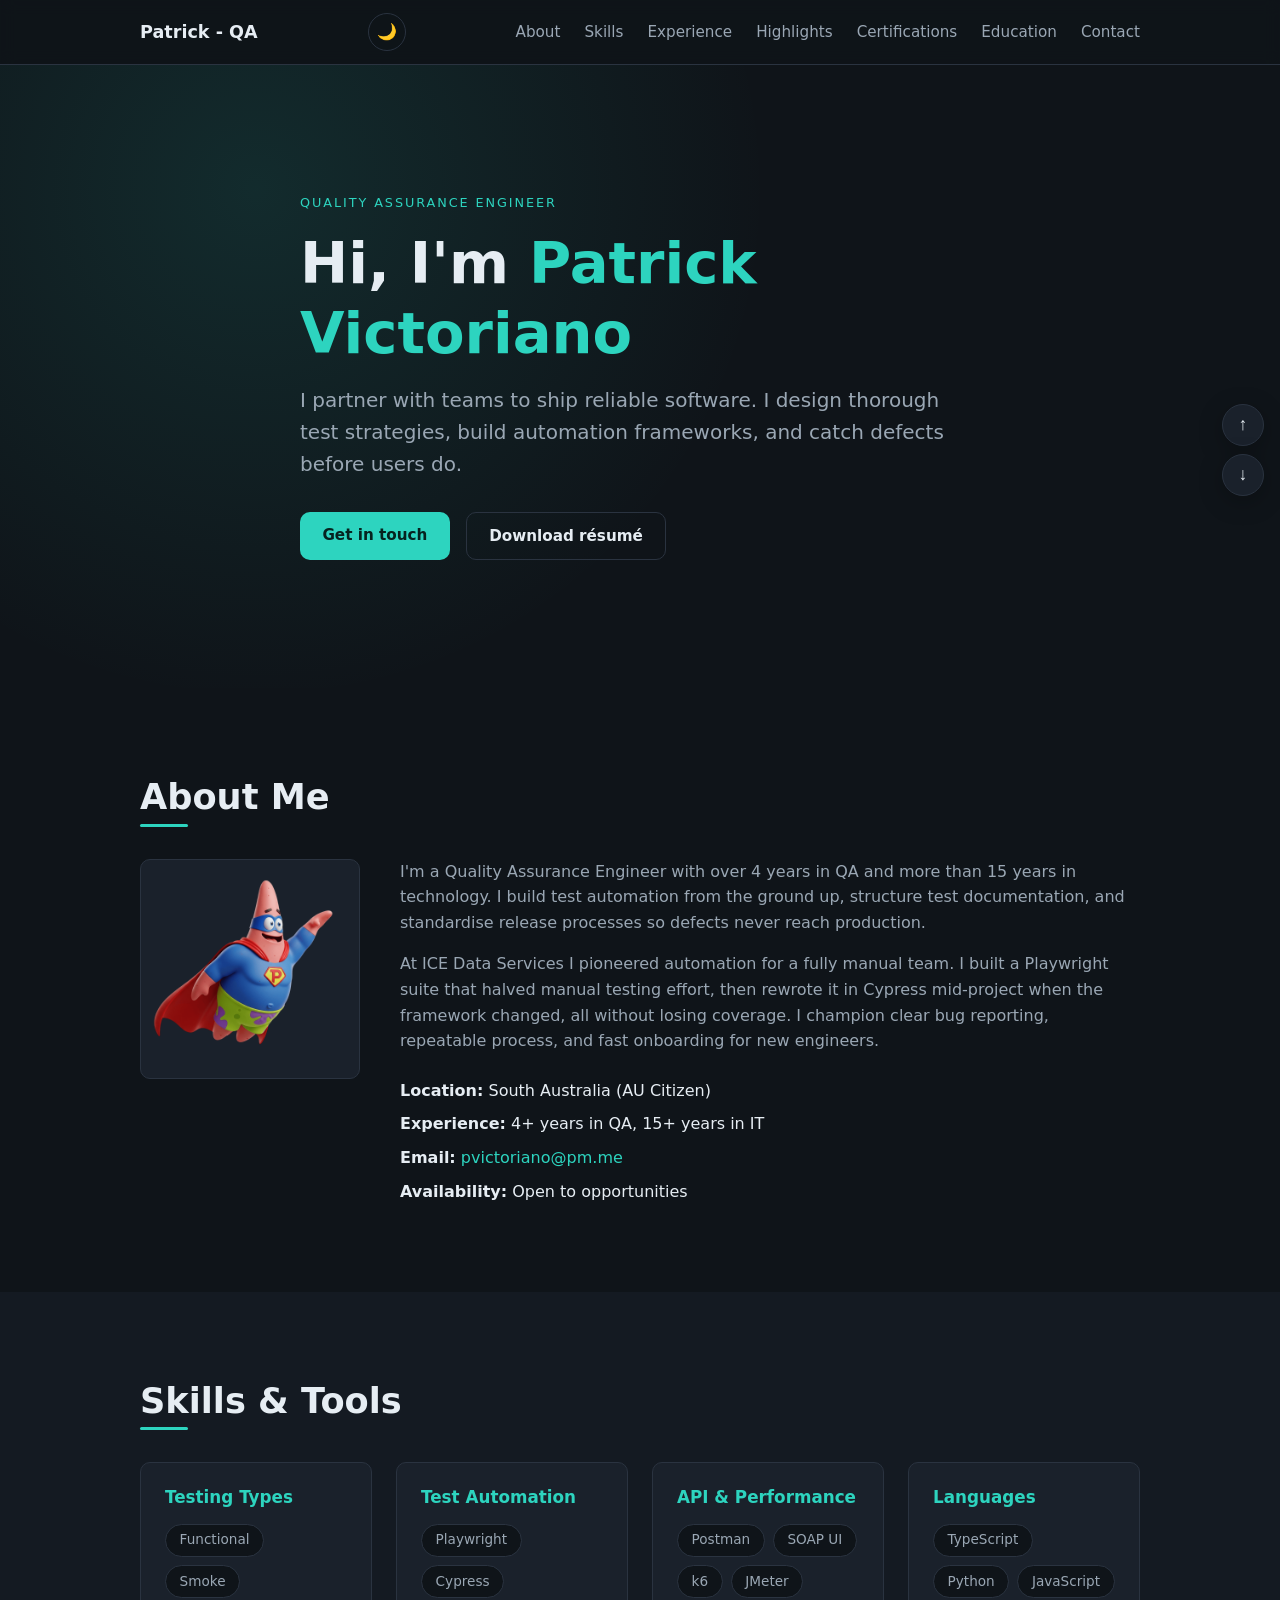
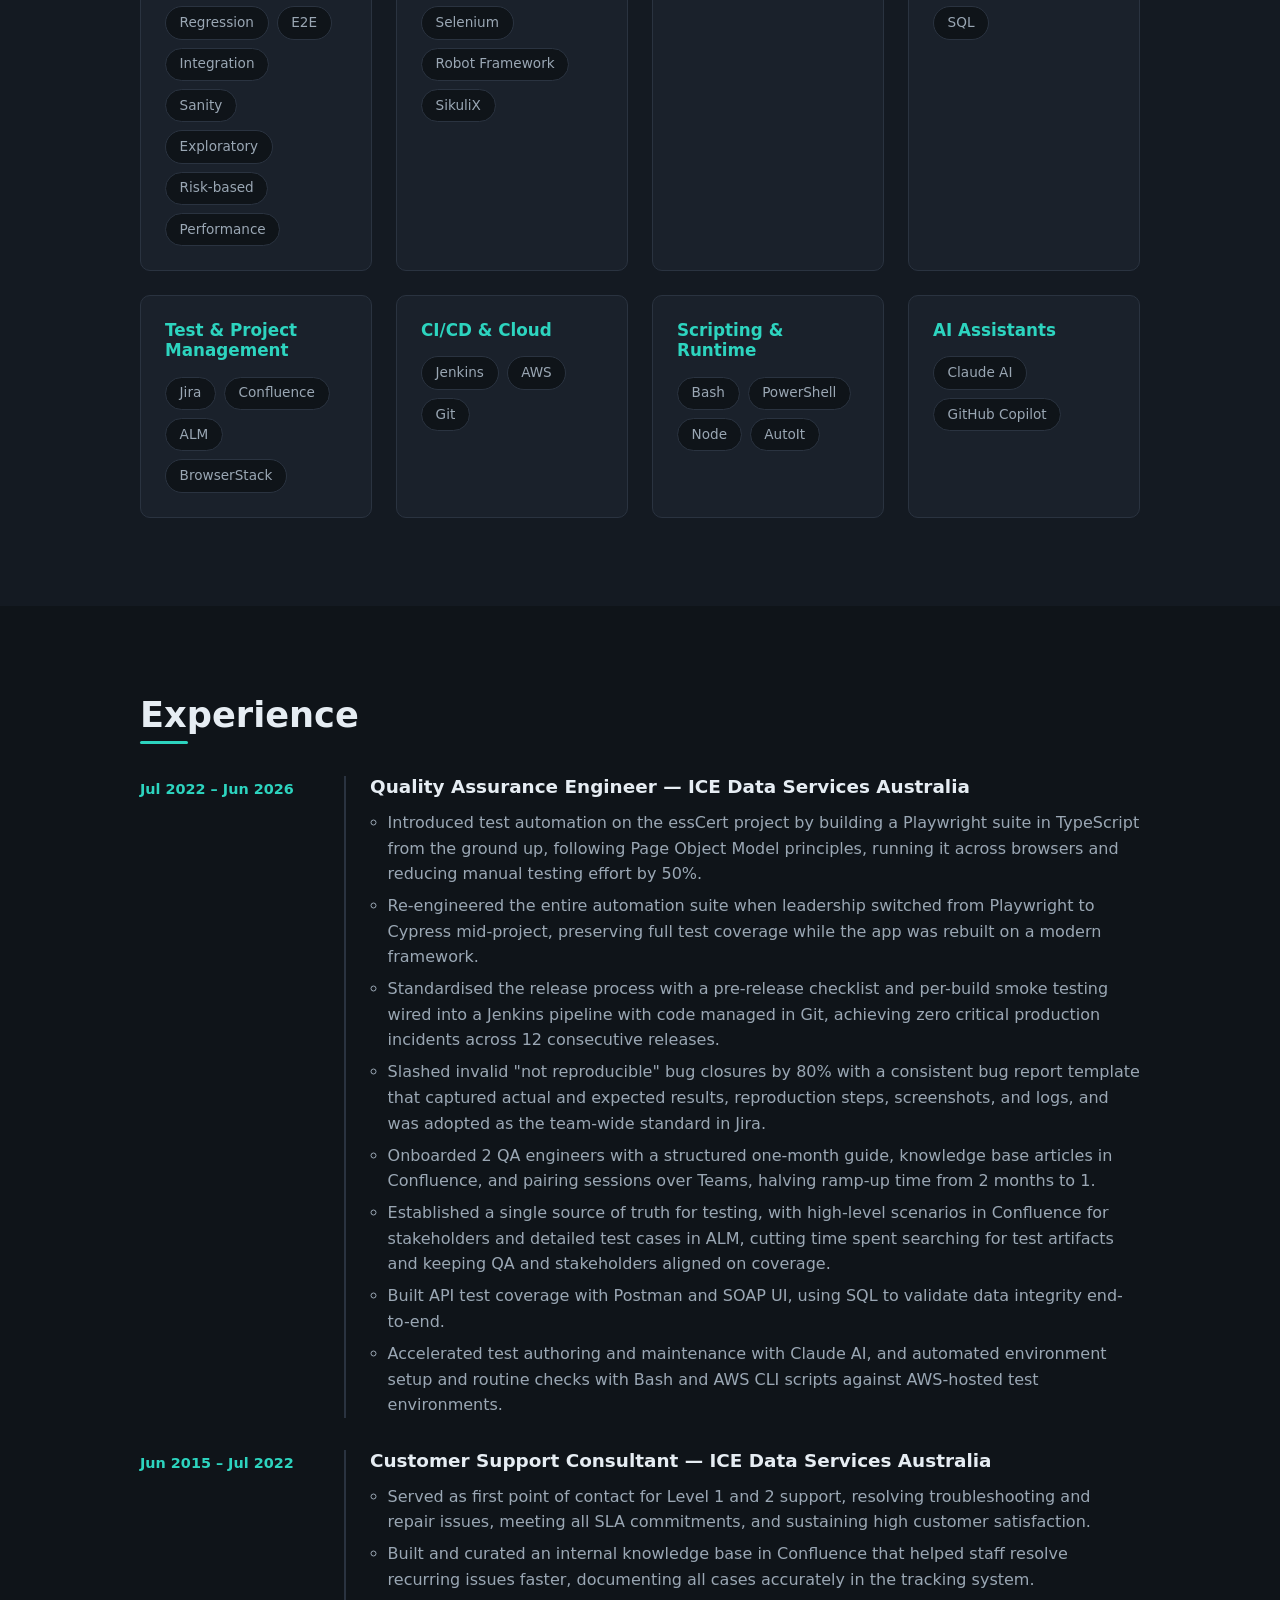
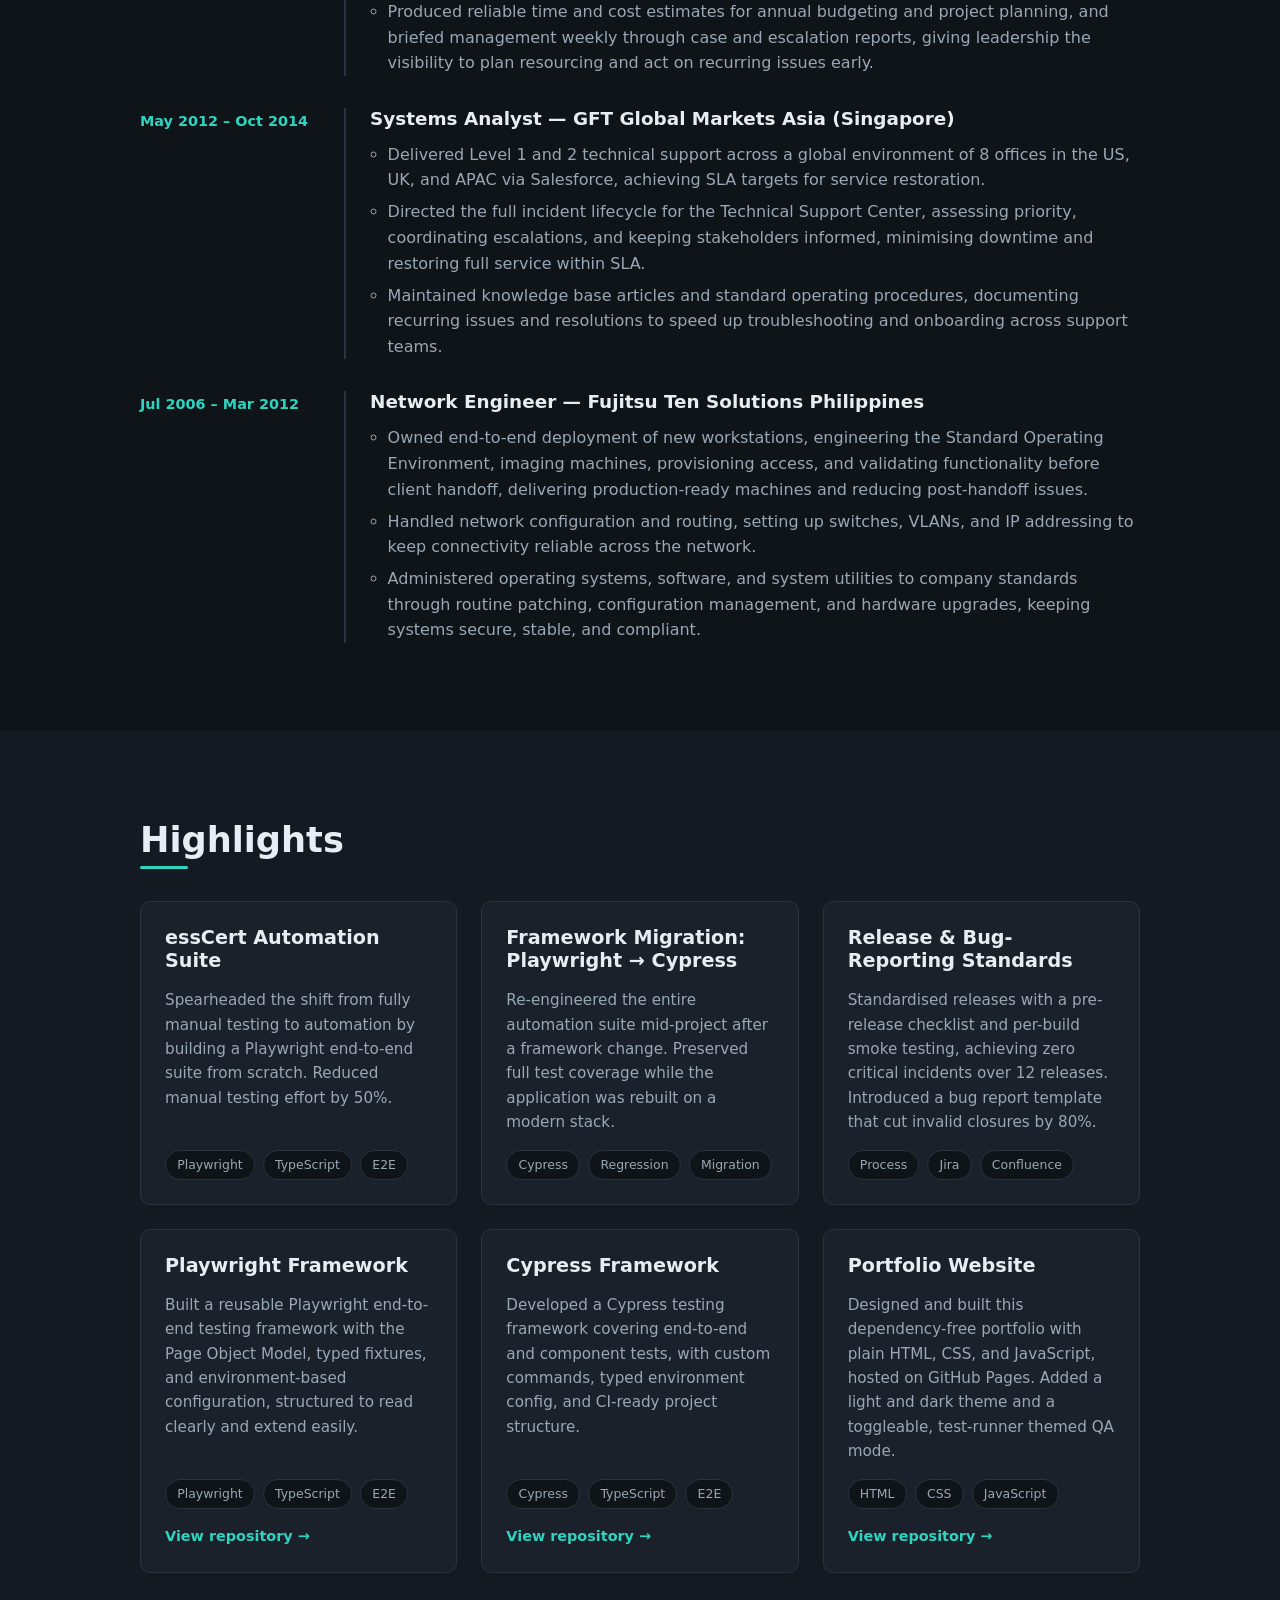
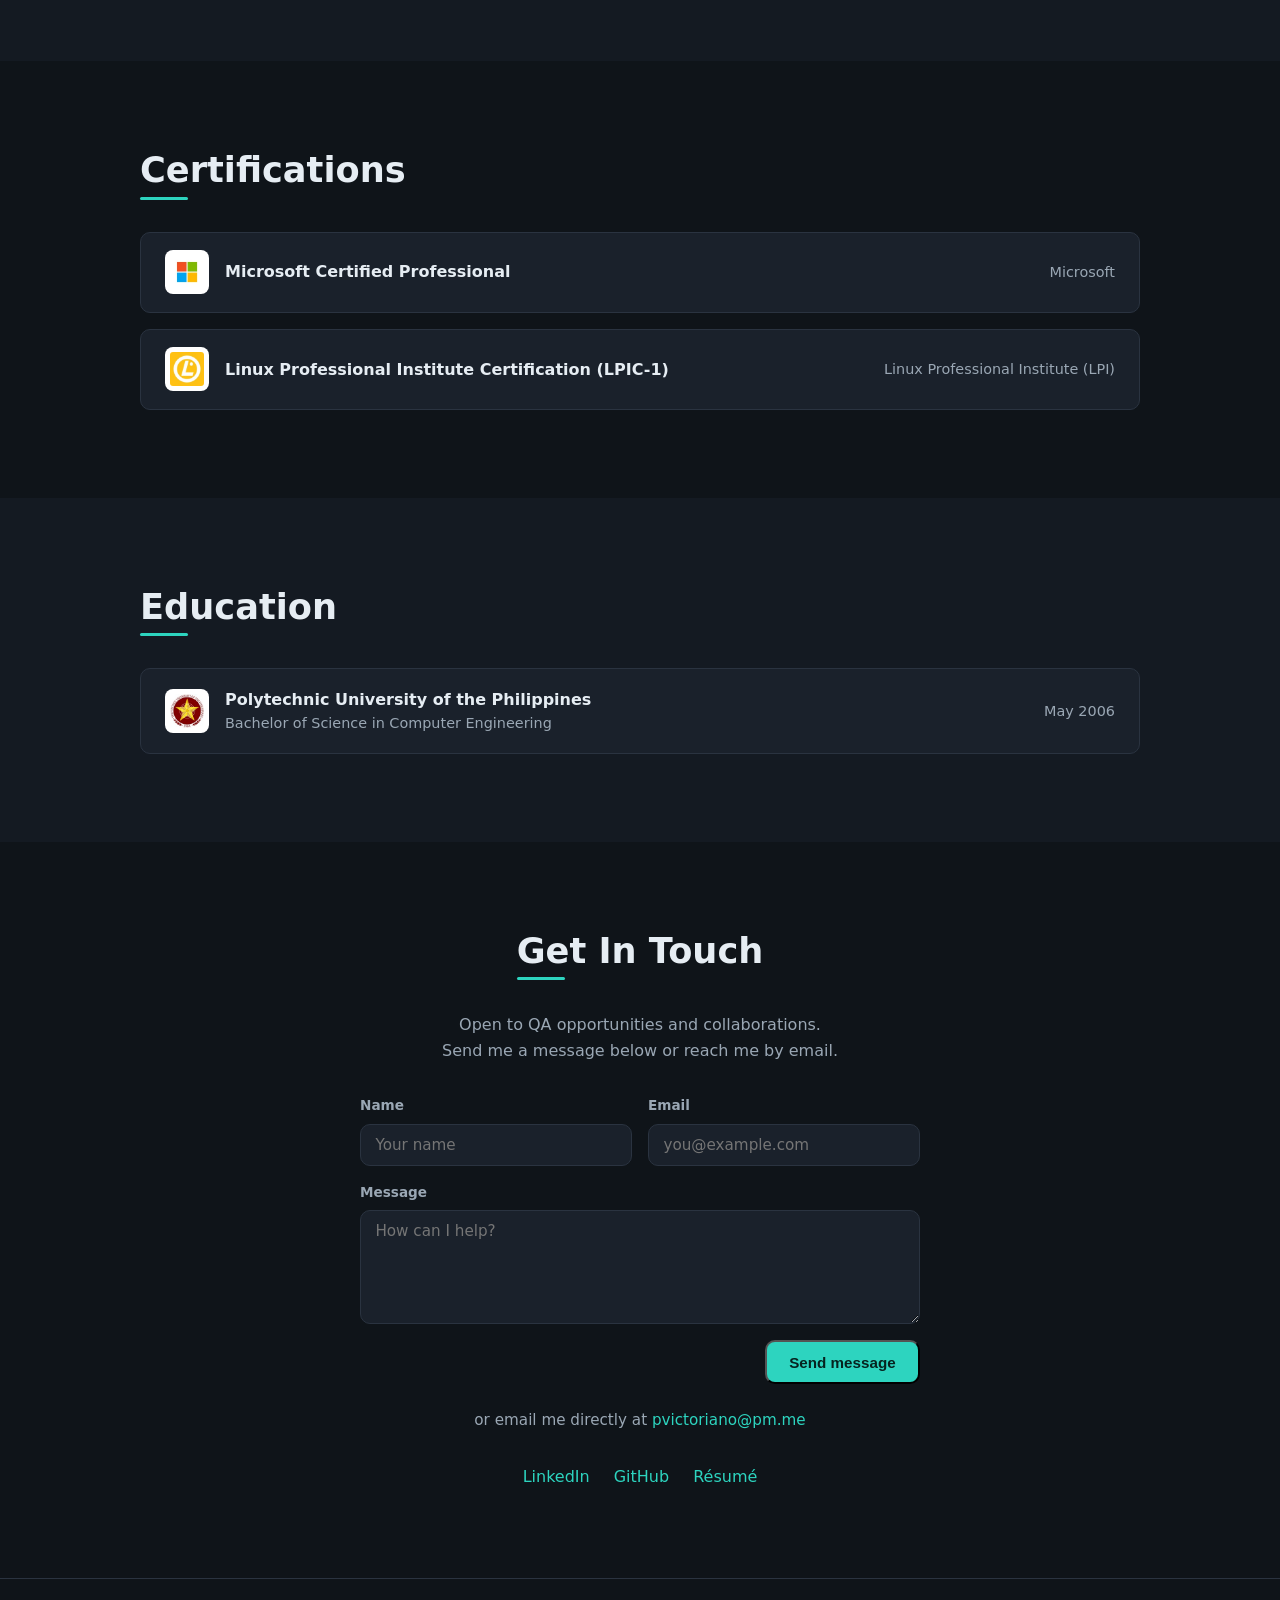
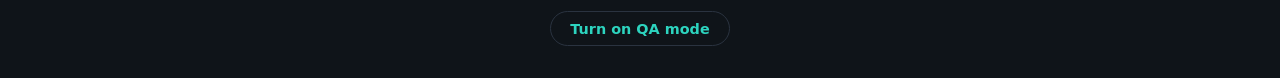
==== commit e8273eb6: "Reorganize Skills section and add Testing Types Restructure the Skills & Tools section in index.html" ====
--- a/index.html
+++ b/index.html
@@ -5,7 +5,7 @@
     <meta name="viewport" content="width=device-width, initial-scale=1.0" />
     <meta
       name="description"
-      content="Portfolio of Patrick Victoriano, QA Engineer specializing in test automation, manual testing, and quality assurance."
+      content="Portfolio of Patrick Victoriano, QA Engineer specialising in test automation, manual testing, and quality assurance."
     />
     <meta name="author" content="Patrick Victoriano" />
     <title>Patrick Victoriano — QA Engineer</title>
@@ -72,7 +72,8 @@
           <p class="hero__eyebrow">Quality Assurance Engineer</p>
           <h1 class="hero__title">Hi, I'm <span class="accent">Patrick Victoriano</span></h1>
           <p class="hero__subtitle">
-            I partner with teams to ship reliable software. I design thorough test strategies, build automation frameworks, and catch defects before users do.
+            I partner with teams to ship reliable software. I design thorough test strategies, build automation frameworks, and catch defects before
+            users do.
           </p>
           <div class="hero__actions">
             <a href="#contact" class="btn btn--primary">Get in touch</a>
@@ -98,18 +99,17 @@
             <img class="about__photo" src="assets/patrick-star-superhero.png" alt="Portrait of Patrick Victoriano" />
             <div class="about__text">
               <p>
-                I'm a Quality Assurance Engineer with over 4 years in QA and more than a decade in technology. I've spent that time in financial
-                data services, hardening complex software for reliability. I build test automation from the ground up, structure test documentation,
-                and standardise release processes so defects never reach production.
+                I'm a Quality Assurance Engineer with over 4 years in QA and more than 15 years in technology. I build test automation from the ground
+                up, structure test documentation, and standardise release processes so defects never reach production.
               </p>
               <p>
-                At ICE Data Services I pioneered automation for a fully manual team. I built a Playwright suite that halved manual testing effort, then
-                rewrote it in Cypress mid-project when the framework changed, all without losing coverage. I champion clear bug reporting, repeatable
-                process, and fast onboarding for new engineers.
+                At ICE Data Services I pioneered automation for a fully manual team. I built a Playwright suite that halved manual testing effort,
+                then rewrote it in Cypress mid-project when the framework changed, all without losing coverage. I champion clear bug reporting,
+                repeatable process, and fast onboarding for new engineers.
               </p>
               <ul class="about__facts">
                 <li><strong>Location:</strong> South Australia (AU Citizen)</li>
-                <li><strong>Experience:</strong> 4+ years in QA</li>
+                <li><strong>Experience:</strong> 4+ years in QA, 15+ years in IT</li>
                 <li><strong>Email:</strong> <a href="mailto:pvictoriano@pm.me">pvictoriano@pm.me</a></li>
                 <li><strong>Availability:</strong> Open to opportunities</li>
               </ul>
@@ -125,12 +125,27 @@
           <h2 class="section__title">Skills &amp; Tools</h2>
           <div class="skills">
             <div class="skills__group">
+              <h3>Testing Types</h3>
+              <ul class="tags">
+                <li>Functional</li>
+                <li>Smoke</li>
+                <li>Regression</li>
+                <li>E2E</li>
+                <li>Integration</li>
+                <li>Sanity</li>
+                <li>Exploratory</li>
+                <li>Risk-based</li>
+                <li>Performance</li>
+              </ul>
+            </div>
+            <div class="skills__group">
               <h3>Test Automation</h3>
               <ul class="tags">
                 <li>Playwright</li>
                 <li>Cypress</li>
                 <li>Selenium</li>
                 <li>Robot Framework</li>
+                <li>SikuliX</li>
               </ul>
             </div>
             <div class="skills__group">
@@ -146,25 +161,42 @@
               <h3>Languages</h3>
               <ul class="tags">
                 <li>TypeScript</li>
+                <li>Python</li>
                 <li>JavaScript</li>
-                <li>Python</li>
                 <li>SQL</li>
               </ul>
             </div>
             <div class="skills__group">
-              <h3>Tools &amp; Platforms</h3>
+              <h3>Test &amp; Project Management</h3>
               <ul class="tags">
                 <li>Jira</li>
                 <li>Confluence</li>
                 <li>ALM</li>
-                <li>Git</li>
+                <li>BrowserStack</li>
+              </ul>
+            </div>
+            <div class="skills__group">
+              <h3>CI/CD &amp; Cloud</h3>
+              <ul class="tags">
                 <li>Jenkins</li>
                 <li>AWS</li>
-                <li>BrowserStack</li>
+                <li>Git</li>
+              </ul>
+            </div>
+            <div class="skills__group">
+              <h3>Scripting &amp; Runtime</h3>
+              <ul class="tags">
+                <li>Bash</li>
+                <li>PowerShell</li>
+                <li>Node</li>
+                <li>AutoIt</li>
+              </ul>
+            </div>
+            <div class="skills__group">
+              <h3>AI Assistants</h3>
+              <ul class="tags">
+                <li>Claude AI</li>
                 <li>GitHub Copilot</li>
-                <li>Claude AI</li>
-                <li>PowerShell</li>
-                <li>Bash</li>
               </ul>
             </div>
           </div>
@@ -179,41 +211,46 @@
           <ol class="timeline">
             <li class="timeline__item">
               <div class="timeline__meta">
-                <span class="timeline__date">Jul 2021 – Jun 2026</span>
+                <span class="timeline__date">Jul 2022 – Jun 2026</span>
               </div>
               <div class="timeline__content">
                 <h3>Quality Assurance Engineer — ICE Data Services Australia</h3>
                 <ul>
                   <li>
-                    Introduced test automation on the essCert project by building a Playwright suite from the ground up, reducing manual testing effort
-                    by 50% and moving the team off fully manual testing.
+                    Introduced test automation on the essCert project by building a Playwright suite in TypeScript from the ground up, following Page
+                    Object Model principles, running it across browsers and reducing manual testing effort by 50%.
                   </li>
                   <li>
                     Re-engineered the entire automation suite when leadership switched from Playwright to Cypress mid-project, preserving full test
                     coverage while the app was rebuilt on a modern framework.
                   </li>
                   <li>
-                    Standardised the release process with a pre-release checklist and per-build smoke testing, achieving zero critical production
-                    incidents across 6 consecutive releases.
+                    Standardised the release process with a pre-release checklist and per-build smoke testing wired into a Jenkins pipeline with code
+                    managed in Git, achieving zero critical production incidents across 12 consecutive releases.
                   </li>
                   <li>
                     Slashed invalid "not reproducible" bug closures by 80% with a consistent bug report template that captured actual and expected
                     results, reproduction steps, screenshots, and logs, and was adopted as the team-wide standard in Jira.
                   </li>
                   <li>
-                    Onboarded 2 QA engineers with a structured one-month guide, knowledge base articles, and pairing sessions, halving ramp-up time
-                    from 2 months to 1.
+                    Onboarded 2 QA engineers with a structured one-month guide, knowledge base articles in Confluence, and pairing sessions over Teams,
+                    halving ramp-up time from 2 months to 1.
                   </li>
                   <li>
                     Established a single source of truth for testing, with high-level scenarios in Confluence for stakeholders and detailed test cases
-                    in ALM.
+                    in ALM, cutting time spent searching for test artifacts and keeping QA and stakeholders aligned on coverage.
+                  </li>
+                  <li>Built API test coverage with Postman and SOAP UI, using SQL to validate data integrity end-to-end.</li>
+                  <li>
+                    Accelerated test authoring and maintenance with Claude AI, and automated environment setup and routine checks with Bash and AWS CLI
+                    scripts against AWS-hosted test environments.
                   </li>
                 </ul>
               </div>
             </li>
             <li class="timeline__item">
               <div class="timeline__meta">
-                <span class="timeline__date">Jun 2015 – Jul 2021</span>
+                <span class="timeline__date">Jun 2015 – Jul 2022</span>
               </div>
               <div class="timeline__content">
                 <h3>Customer Support Consultant — ICE Data Services Australia</h3>
@@ -223,12 +260,12 @@
                     commitments, and sustaining high customer satisfaction.
                   </li>
                   <li>
-                    Built and curated an internal knowledge base that helped staff resolve recurring issues faster, documenting all cases accurately in
-                    the tracking system.
-                  </li>
-                  <li>
-                    Produced reliable time and cost estimates for annual budgeting and project planning, and briefed management weekly through case and
-                    escalation reports.
+                    Built and curated an internal knowledge base in Confluence that helped staff resolve recurring issues faster, documenting all
+                    cases accurately in the tracking system.
+                  </li>
+                  <li>
+                    Produced reliable time and cost estimates for annual budgeting and project planning, and briefed management weekly through case
+                    and escalation reports, giving leadership the visibility to plan resourcing and act on recurring issues early.
                   </li>
                 </ul>
               </div>
@@ -241,12 +278,16 @@
                 <h3>Systems Analyst — GFT Global Markets Asia (Singapore)</h3>
                 <ul>
                   <li>
-                    Delivered Level 1 and 2 technical support across a global environment of 8 offices in the US, UK, and APAC, achieving SLA targets
-                    for service restoration.
+                    Delivered Level 1 and 2 technical support across a global environment of 8 offices in the US, UK, and APAC via Salesforce,
+                    achieving SLA targets for service restoration.
                   </li>
                   <li>
                     Directed the full incident lifecycle for the Technical Support Center, assessing priority, coordinating escalations, and keeping
-                    stakeholders informed until full service was restored.
+                    stakeholders informed, minimising downtime and restoring full service within SLA.
+                  </li>
+                  <li>
+                    Maintained knowledge base articles and standard operating procedures, documenting recurring issues and resolutions to speed up
+                    troubleshooting and onboarding across support teams.
                   </li>
                 </ul>
               </div>
@@ -260,11 +301,15 @@
                 <ul>
                   <li>
                     Owned end-to-end deployment of new workstations, engineering the Standard Operating Environment, imaging machines, provisioning
-                    access, and validating functionality before client handoff.
+                    access, and validating functionality before client handoff, delivering production-ready machines and reducing post-handoff issues.
+                  </li>
+                  <li>
+                    Handled network configuration and routing, setting up switches, VLANs, and IP addressing to keep connectivity reliable across the
+                    network.
                   </li>
                   <li>
                     Administered operating systems, software, and system utilities to company standards through routine patching, configuration
-                    management, and hardware upgrades.
+                    management, and hardware upgrades, keeping systems secure, stable, and compliant.
                   </li>
                 </ul>
               </div>
@@ -308,7 +353,7 @@
             <article class="card">
               <h3 class="card__title">Release &amp; Bug-Reporting Standards</h3>
               <p class="card__desc">
-                Standardised releases with a pre-release checklist and per-build smoke testing, achieving zero critical incidents over 6 releases.
+                Standardised releases with a pre-release checklist and per-build smoke testing, achieving zero critical incidents over 12 releases.
                 Introduced a bug report template that cut invalid closures by 80%.
               </p>
               <ul class="tags tags--sm">
@@ -362,7 +407,6 @@
                 <li>JavaScript</li>
               </ul>
               <div class="card__links">
-                <a href="https://pvictoriano-gh.github.io" target="_blank" rel="noopener">Visit site →</a>
                 <a href="https://github.com/pvictoriano-gh/pvictoriano-gh.github.io" target="_blank" rel="noopener">View repository →</a>
               </div>
             </article>
@@ -495,10 +539,6 @@
         }
       })
 
-      // Current year in footer (footer may be removed/commented out)
-      const yearEl = document.getElementById("year")
-      if (yearEl) yearEl.textContent = new Date().getFullYear()
-
       // Theme toggle with persistence
       const themeToggle = document.getElementById("theme-toggle")
       const icon = themeToggle.querySelector(".theme-toggle__icon")
@@ -561,6 +601,14 @@
 
       contactForm.addEventListener("submit", async (e) => {
         e.preventDefault()
+
+        // Require the captcha before submitting. Only enforced when the widget
+        // has loaded, so a blocked Turnstile script never traps real visitors.
+        if (window.turnstile && !window.turnstile.getResponse()) {
+          showStatus("Please complete the captcha.", false)
+          return
+        }
+
         const button = contactForm.querySelector("button[type='submit']")
         button.disabled = true
 
@@ -575,14 +623,20 @@
             showStatus("✓ Thanks! Your message has been sent.", true)
             contactForm.reset()
             // Dismiss the confirmation on the next click anywhere on the page.
-            document.addEventListener("click", () => { formStatus.hidden = true }, { once: true })
+            document.addEventListener(
+              "click",
+              () => {
+                formStatus.hidden = true
+              },
+              { once: true },
+            )
           } else {
             const data = await response.json().catch(() => ({}))
             // Formspree may return either an `errors` array (field-level) or a
             // single `error` string (form-level, e.g. CAPTCHA/config issues).
-            const msg = data.errors
-              ? data.errors.map((err) => err.message).join(", ")
-              : data.error || "Something went wrong. Please try again."
+            let msg = data.errors ? data.errors.map((err) => err.message).join(", ") : data.error || "Something went wrong. Please try again."
+            // Normalise any Turnstile/captcha-worded server error to one message.
+            if (/turnstile|captcha/i.test(msg)) msg = "Please complete the captcha."
             showStatus(msg, false)
           }
         } catch {
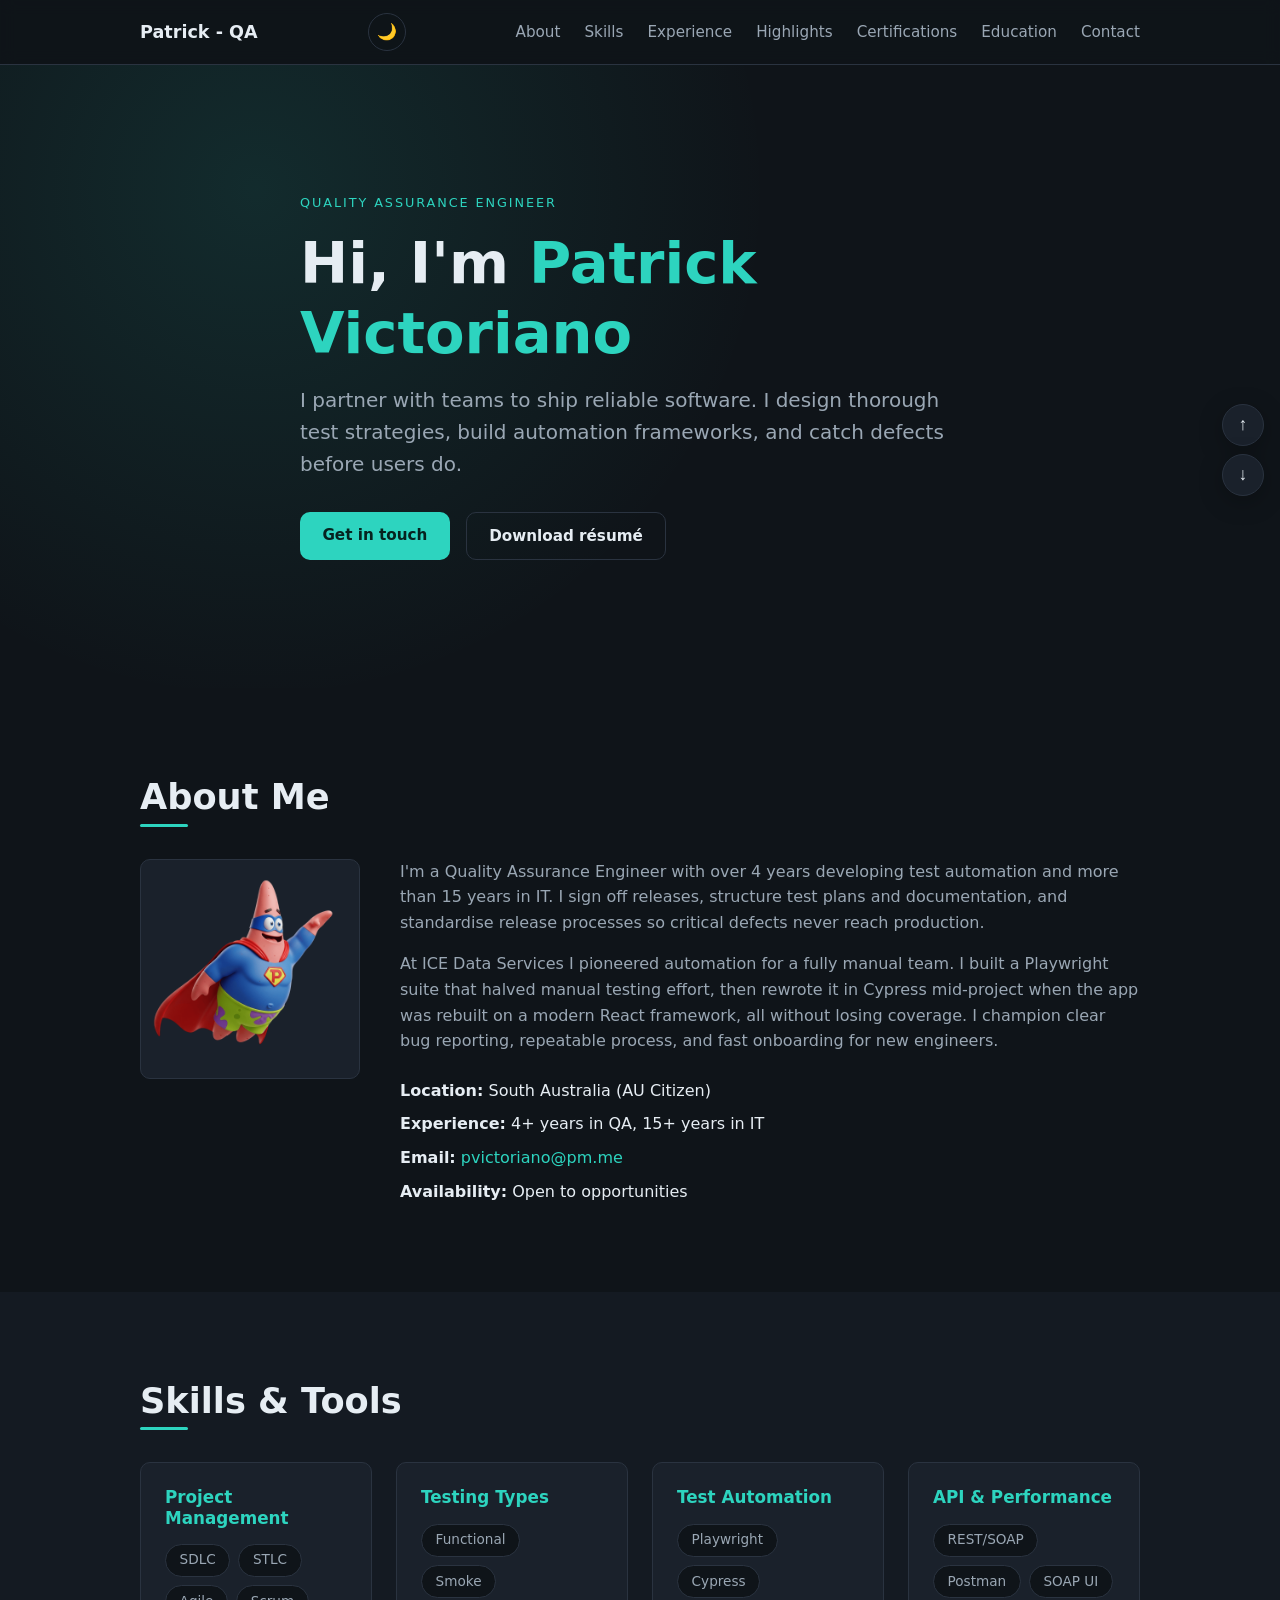
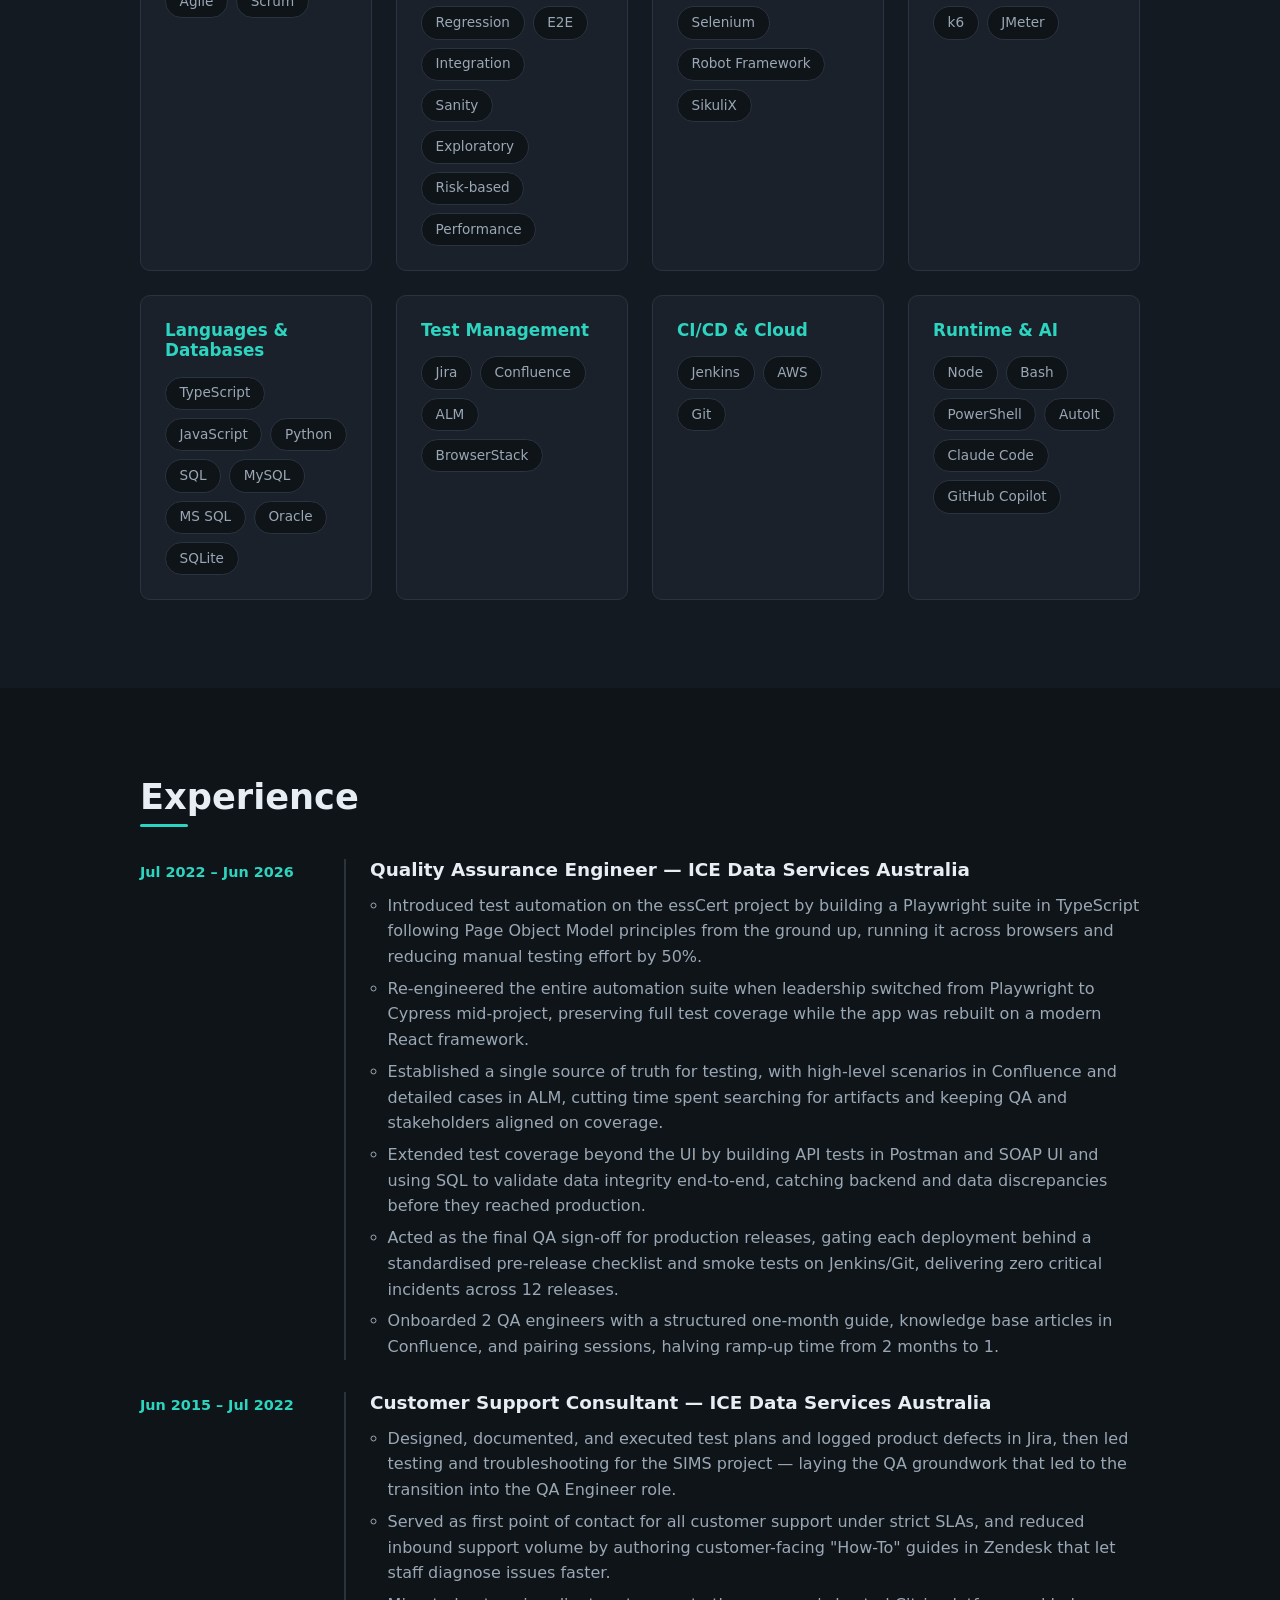
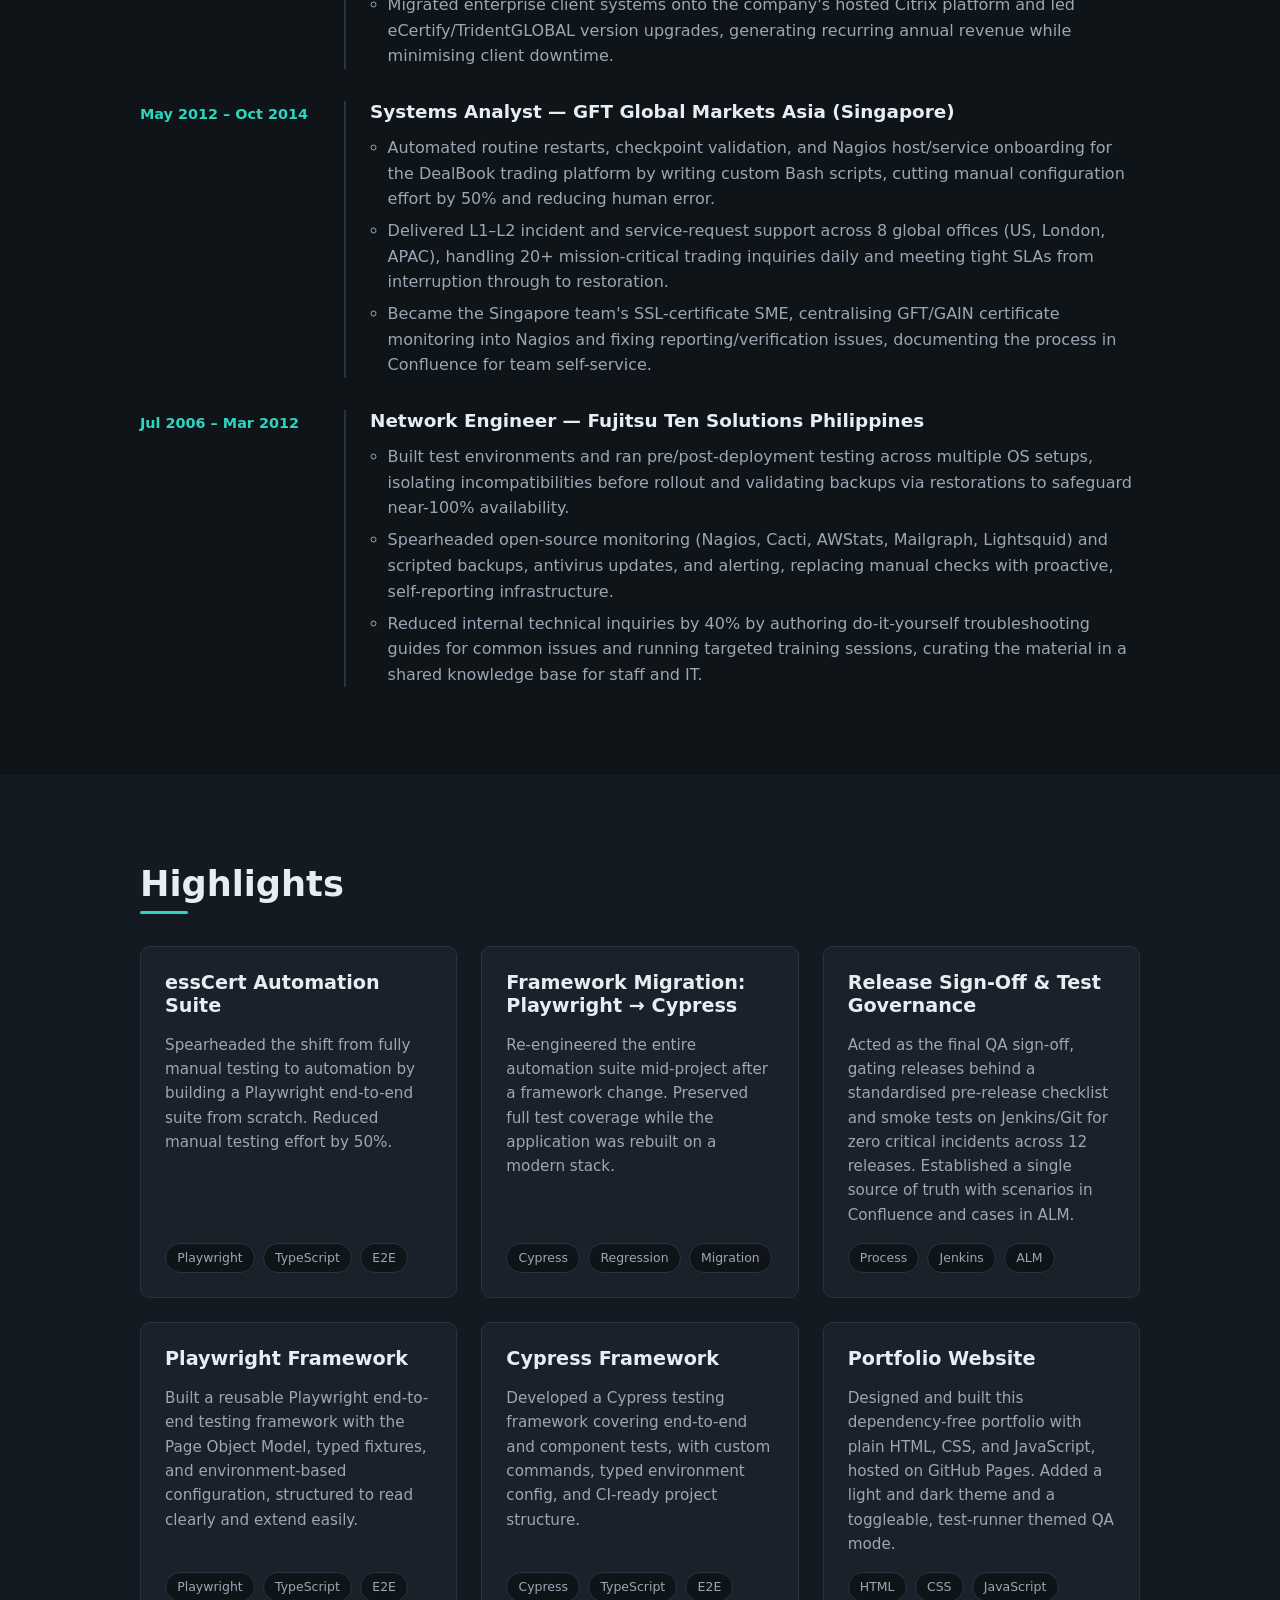
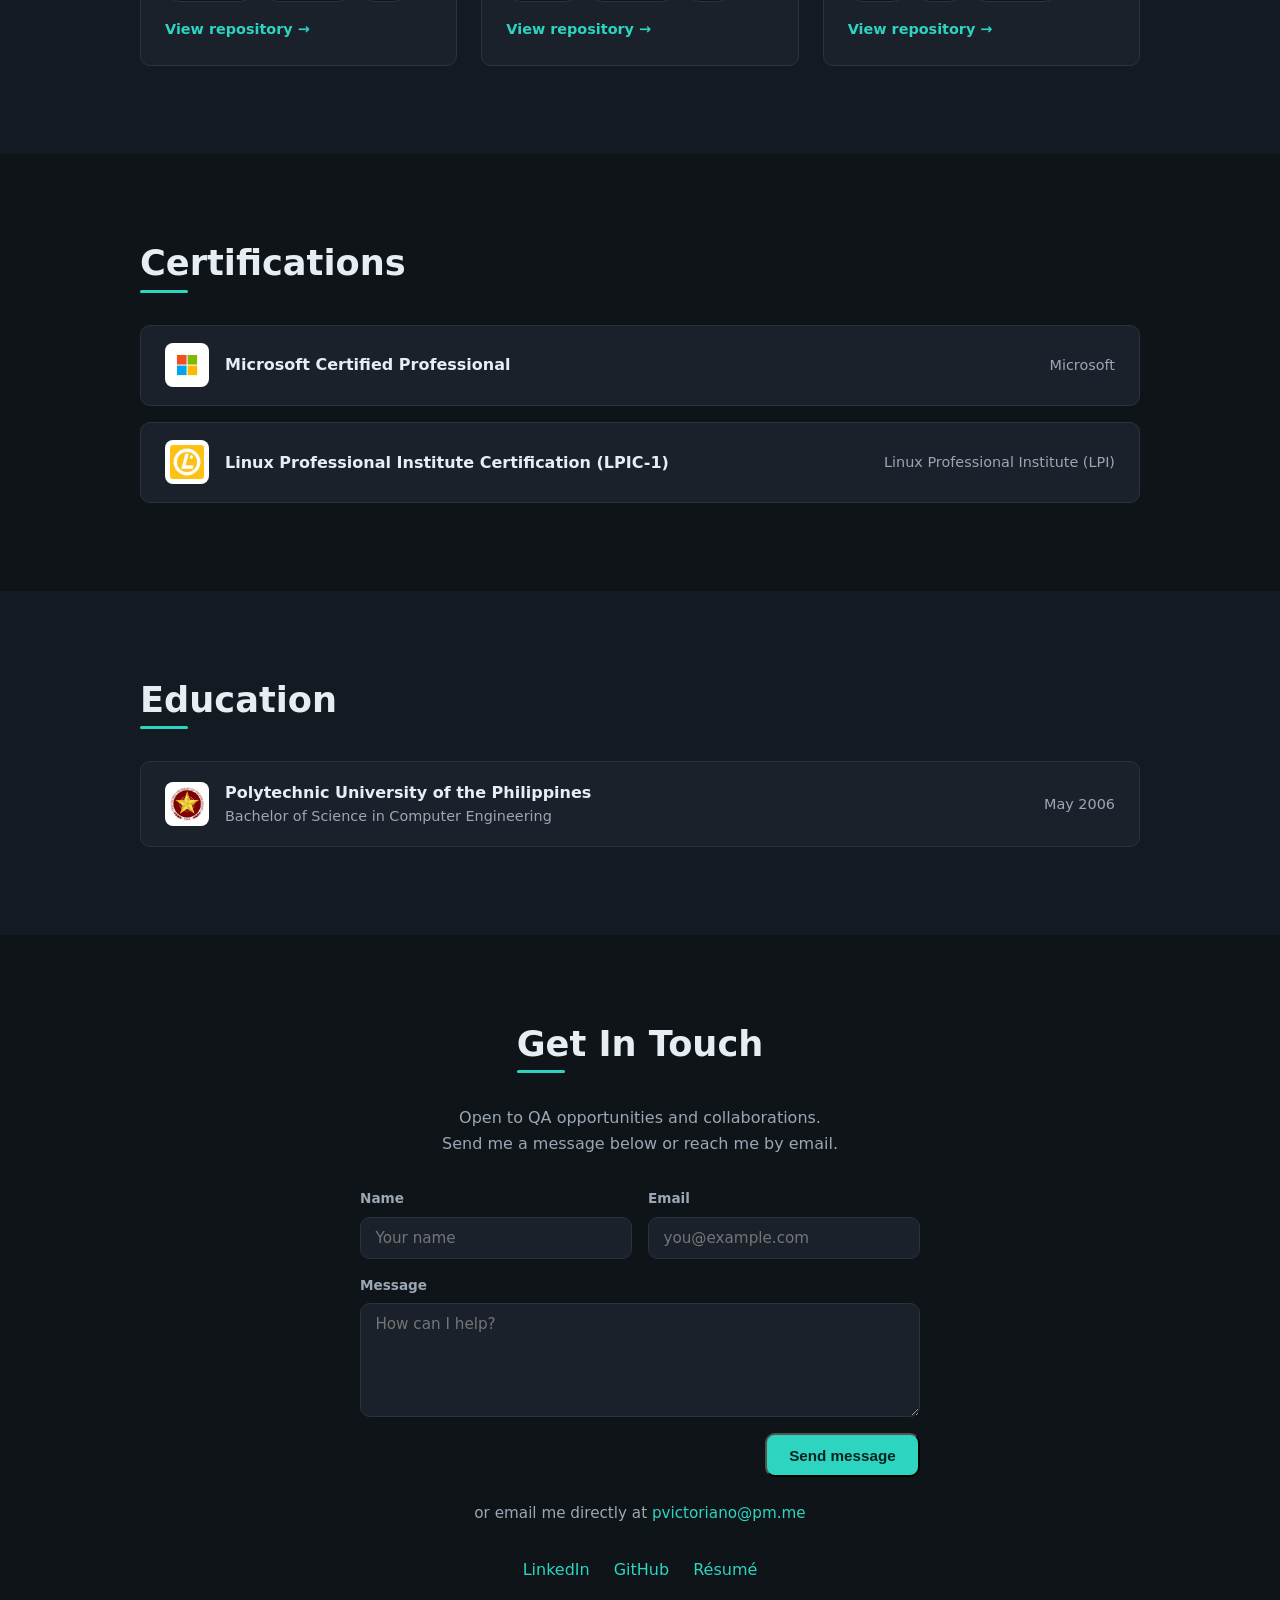
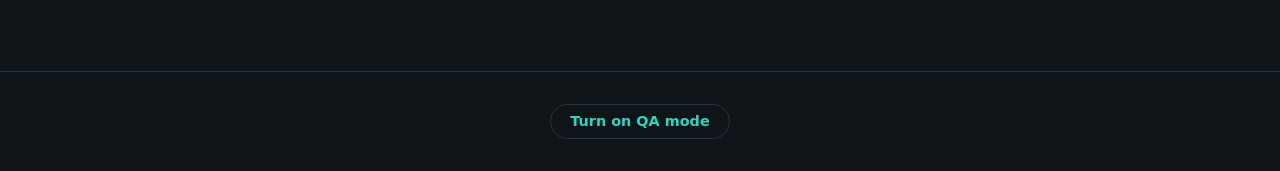
==== commit 13d4ec96: "Swap résumé PDF, update site copy Replace assets/pvictoriano-resume.pdf with assets/pvictoriano-resu" ====
--- a/index.html
+++ b/index.html
@@ -77,7 +77,7 @@
           </p>
           <div class="hero__actions">
             <a href="#contact" class="btn btn--primary">Get in touch</a>
-            <a href="assets/pvictoriano-resume.pdf" class="btn btn--ghost" download>Download résumé</a>
+            <a href="assets/pvictoriano-resume-qa.pdf" class="btn btn--ghost" target="_blank" rel="noopener">Download résumé</a>
           </div>
 
           <!-- Test run (QA mode only) -->
@@ -99,12 +99,12 @@
             <img class="about__photo" src="assets/patrick-star-superhero.png" alt="Portrait of Patrick Victoriano" />
             <div class="about__text">
               <p>
-                I'm a Quality Assurance Engineer with over 4 years in QA and more than 15 years in technology. I build test automation from the ground
-                up, structure test documentation, and standardise release processes so defects never reach production.
+                I'm a Quality Assurance Engineer with over 4 years developing test automation and more than 15 years in IT. I sign off releases,
+                structure test plans and documentation, and standardise release processes so critical defects never reach production.
               </p>
               <p>
                 At ICE Data Services I pioneered automation for a fully manual team. I built a Playwright suite that halved manual testing effort,
-                then rewrote it in Cypress mid-project when the framework changed, all without losing coverage. I champion clear bug reporting,
+                then rewrote it in Cypress mid-project when the app was rebuilt on a modern React framework, all without losing coverage. I champion clear bug reporting,
                 repeatable process, and fast onboarding for new engineers.
               </p>
               <ul class="about__facts">
@@ -124,6 +124,15 @@
           <p class="eyebrow qa-only">expect(stack).toBeBattleTested()</p>
           <h2 class="section__title">Skills &amp; Tools</h2>
           <div class="skills">
+            <div class="skills__group">
+              <h3>Project Management</h3>
+              <ul class="tags">
+                <li>SDLC</li>
+                <li>STLC</li>
+                <li>Agile</li>
+                <li>Scrum</li>
+              </ul>
+            </div>
             <div class="skills__group">
               <h3>Testing Types</h3>
               <ul class="tags">
@@ -151,6 +160,7 @@
             <div class="skills__group">
               <h3>API &amp; Performance</h3>
               <ul class="tags">
+                <li>REST/SOAP</li>
                 <li>Postman</li>
                 <li>SOAP UI</li>
                 <li>k6</li>
@@ -158,16 +168,20 @@
               </ul>
             </div>
             <div class="skills__group">
-              <h3>Languages</h3>
+              <h3>Languages &amp; Databases</h3>
               <ul class="tags">
                 <li>TypeScript</li>
+                <li>JavaScript</li>
                 <li>Python</li>
-                <li>JavaScript</li>
                 <li>SQL</li>
-              </ul>
-            </div>
-            <div class="skills__group">
-              <h3>Test &amp; Project Management</h3>
+                <li>MySQL</li>
+                <li>MS SQL</li>
+                <li>Oracle</li>
+                <li>SQLite</li>
+              </ul>
+            </div>
+            <div class="skills__group">
+              <h3>Test Management</h3>
               <ul class="tags">
                 <li>Jira</li>
                 <li>Confluence</li>
@@ -184,18 +198,13 @@
               </ul>
             </div>
             <div class="skills__group">
-              <h3>Scripting &amp; Runtime</h3>
-              <ul class="tags">
+              <h3>Runtime &amp; AI</h3>
+              <ul class="tags">
+                <li>Node</li>
                 <li>Bash</li>
                 <li>PowerShell</li>
-                <li>Node</li>
                 <li>AutoIt</li>
-              </ul>
-            </div>
-            <div class="skills__group">
-              <h3>AI Assistants</h3>
-              <ul class="tags">
-                <li>Claude AI</li>
+                <li>Claude Code</li>
                 <li>GitHub Copilot</li>
               </ul>
             </div>
@@ -217,33 +226,28 @@
                 <h3>Quality Assurance Engineer — ICE Data Services Australia</h3>
                 <ul>
                   <li>
-                    Introduced test automation on the essCert project by building a Playwright suite in TypeScript from the ground up, following Page
-                    Object Model principles, running it across browsers and reducing manual testing effort by 50%.
+                    Introduced test automation on the essCert project by building a Playwright suite in TypeScript following Page Object Model principles
+                    from the ground up, running it across browsers and reducing manual testing effort by 50%.
                   </li>
                   <li>
                     Re-engineered the entire automation suite when leadership switched from Playwright to Cypress mid-project, preserving full test
-                    coverage while the app was rebuilt on a modern framework.
-                  </li>
-                  <li>
-                    Standardised the release process with a pre-release checklist and per-build smoke testing wired into a Jenkins pipeline with code
-                    managed in Git, achieving zero critical production incidents across 12 consecutive releases.
-                  </li>
-                  <li>
-                    Slashed invalid "not reproducible" bug closures by 80% with a consistent bug report template that captured actual and expected
-                    results, reproduction steps, screenshots, and logs, and was adopted as the team-wide standard in Jira.
-                  </li>
-                  <li>
-                    Onboarded 2 QA engineers with a structured one-month guide, knowledge base articles in Confluence, and pairing sessions over Teams,
-                    halving ramp-up time from 2 months to 1.
-                  </li>
-                  <li>
-                    Established a single source of truth for testing, with high-level scenarios in Confluence for stakeholders and detailed test cases
-                    in ALM, cutting time spent searching for test artifacts and keeping QA and stakeholders aligned on coverage.
-                  </li>
-                  <li>Built API test coverage with Postman and SOAP UI, using SQL to validate data integrity end-to-end.</li>
-                  <li>
-                    Accelerated test authoring and maintenance with Claude AI, and automated environment setup and routine checks with Bash and AWS CLI
-                    scripts against AWS-hosted test environments.
+                    coverage while the app was rebuilt on a modern React framework.
+                  </li>
+                  <li>
+                    Established a single source of truth for testing, with high-level scenarios in Confluence and detailed cases in ALM, cutting time
+                    spent searching for artifacts and keeping QA and stakeholders aligned on coverage.
+                  </li>
+                  <li>
+                    Extended test coverage beyond the UI by building API tests in Postman and SOAP UI and using SQL to validate data integrity
+                    end-to-end, catching backend and data discrepancies before they reached production.
+                  </li>
+                  <li>
+                    Acted as the final QA sign-off for production releases, gating each deployment behind a standardised pre-release checklist and smoke
+                    tests on Jenkins/Git, delivering zero critical incidents across 12 releases.
+                  </li>
+                  <li>
+                    Onboarded 2 QA engineers with a structured one-month guide, knowledge base articles in Confluence, and pairing sessions, halving
+                    ramp-up time from 2 months to 1.
                   </li>
                 </ul>
               </div>
@@ -256,16 +260,16 @@
                 <h3>Customer Support Consultant — ICE Data Services Australia</h3>
                 <ul>
                   <li>
-                    Served as first point of contact for Level 1 and 2 support, resolving troubleshooting and repair issues, meeting all SLA
-                    commitments, and sustaining high customer satisfaction.
-                  </li>
-                  <li>
-                    Built and curated an internal knowledge base in Confluence that helped staff resolve recurring issues faster, documenting all
-                    cases accurately in the tracking system.
-                  </li>
-                  <li>
-                    Produced reliable time and cost estimates for annual budgeting and project planning, and briefed management weekly through case
-                    and escalation reports, giving leadership the visibility to plan resourcing and act on recurring issues early.
+                    Designed, documented, and executed test plans and logged product defects in Jira, then led testing and troubleshooting for the SIMS
+                    project — laying the QA groundwork that led to the transition into the QA Engineer role.
+                  </li>
+                  <li>
+                    Served as first point of contact for all customer support under strict SLAs, and reduced inbound support volume by authoring
+                    customer-facing "How-To" guides in Zendesk that let staff diagnose issues faster.
+                  </li>
+                  <li>
+                    Migrated enterprise client systems onto the company's hosted Citrix platform and led eCertify/TridentGLOBAL version upgrades,
+                    generating recurring annual revenue while minimising client downtime.
                   </li>
                 </ul>
               </div>
@@ -278,16 +282,16 @@
                 <h3>Systems Analyst — GFT Global Markets Asia (Singapore)</h3>
                 <ul>
                   <li>
-                    Delivered Level 1 and 2 technical support across a global environment of 8 offices in the US, UK, and APAC via Salesforce,
-                    achieving SLA targets for service restoration.
-                  </li>
-                  <li>
-                    Directed the full incident lifecycle for the Technical Support Center, assessing priority, coordinating escalations, and keeping
-                    stakeholders informed, minimising downtime and restoring full service within SLA.
-                  </li>
-                  <li>
-                    Maintained knowledge base articles and standard operating procedures, documenting recurring issues and resolutions to speed up
-                    troubleshooting and onboarding across support teams.
+                    Automated routine restarts, checkpoint validation, and Nagios host/service onboarding for the DealBook trading platform by writing
+                    custom Bash scripts, cutting manual configuration effort by 50% and reducing human error.
+                  </li>
+                  <li>
+                    Delivered L1–L2 incident and service-request support across 8 global offices (US, London, APAC), handling 20+ mission-critical
+                    trading inquiries daily and meeting tight SLAs from interruption through to restoration.
+                  </li>
+                  <li>
+                    Became the Singapore team's SSL-certificate SME, centralising GFT/GAIN certificate monitoring into Nagios and fixing
+                    reporting/verification issues, documenting the process in Confluence for team self-service.
                   </li>
                 </ul>
               </div>
@@ -300,16 +304,16 @@
                 <h3>Network Engineer — Fujitsu Ten Solutions Philippines</h3>
                 <ul>
                   <li>
-                    Owned end-to-end deployment of new workstations, engineering the Standard Operating Environment, imaging machines, provisioning
-                    access, and validating functionality before client handoff, delivering production-ready machines and reducing post-handoff issues.
-                  </li>
-                  <li>
-                    Handled network configuration and routing, setting up switches, VLANs, and IP addressing to keep connectivity reliable across the
-                    network.
-                  </li>
-                  <li>
-                    Administered operating systems, software, and system utilities to company standards through routine patching, configuration
-                    management, and hardware upgrades, keeping systems secure, stable, and compliant.
+                    Built test environments and ran pre/post-deployment testing across multiple OS setups, isolating incompatibilities before rollout
+                    and validating backups via restorations to safeguard near-100% availability.
+                  </li>
+                  <li>
+                    Spearheaded open-source monitoring (Nagios, Cacti, AWStats, Mailgraph, Lightsquid) and scripted backups, antivirus updates, and
+                    alerting, replacing manual checks with proactive, self-reporting infrastructure.
+                  </li>
+                  <li>
+                    Reduced internal technical inquiries by 40% by authoring do-it-yourself troubleshooting guides for common issues and running
+                    targeted training sessions, curating the material in a shared knowledge base for staff and IT.
                   </li>
                 </ul>
               </div>
@@ -351,15 +355,15 @@
             </article>
 
             <article class="card">
-              <h3 class="card__title">Release &amp; Bug-Reporting Standards</h3>
+              <h3 class="card__title">Release Sign-Off &amp; Test Governance</h3>
               <p class="card__desc">
-                Standardised releases with a pre-release checklist and per-build smoke testing, achieving zero critical incidents over 12 releases.
-                Introduced a bug report template that cut invalid closures by 80%.
+                Acted as the final QA sign-off, gating releases behind a standardised pre-release checklist and smoke tests on Jenkins/Git for zero
+                critical incidents across 12 releases. Established a single source of truth with scenarios in Confluence and cases in ALM.
               </p>
               <ul class="tags tags--sm">
                 <li>Process</li>
-                <li>Jira</li>
-                <li>Confluence</li>
+                <li>Jenkins</li>
+                <li>ALM</li>
               </ul>
             </article>
 
@@ -503,7 +507,7 @@
           <ul class="contact__links">
             <li><a href="https://www.linkedin.com/in/pvictoriano">LinkedIn</a></li>
             <li><a href="https://github.com/pvictoriano-gh">GitHub</a></li>
-            <li><a href="assets/pvictoriano-resume.pdf" download>Résumé</a></li>
+            <li><a href="assets/pvictoriano-resume-qa.pdf" target="_blank" rel="noopener">Résumé</a></li>
           </ul>
         </div>
       </section>
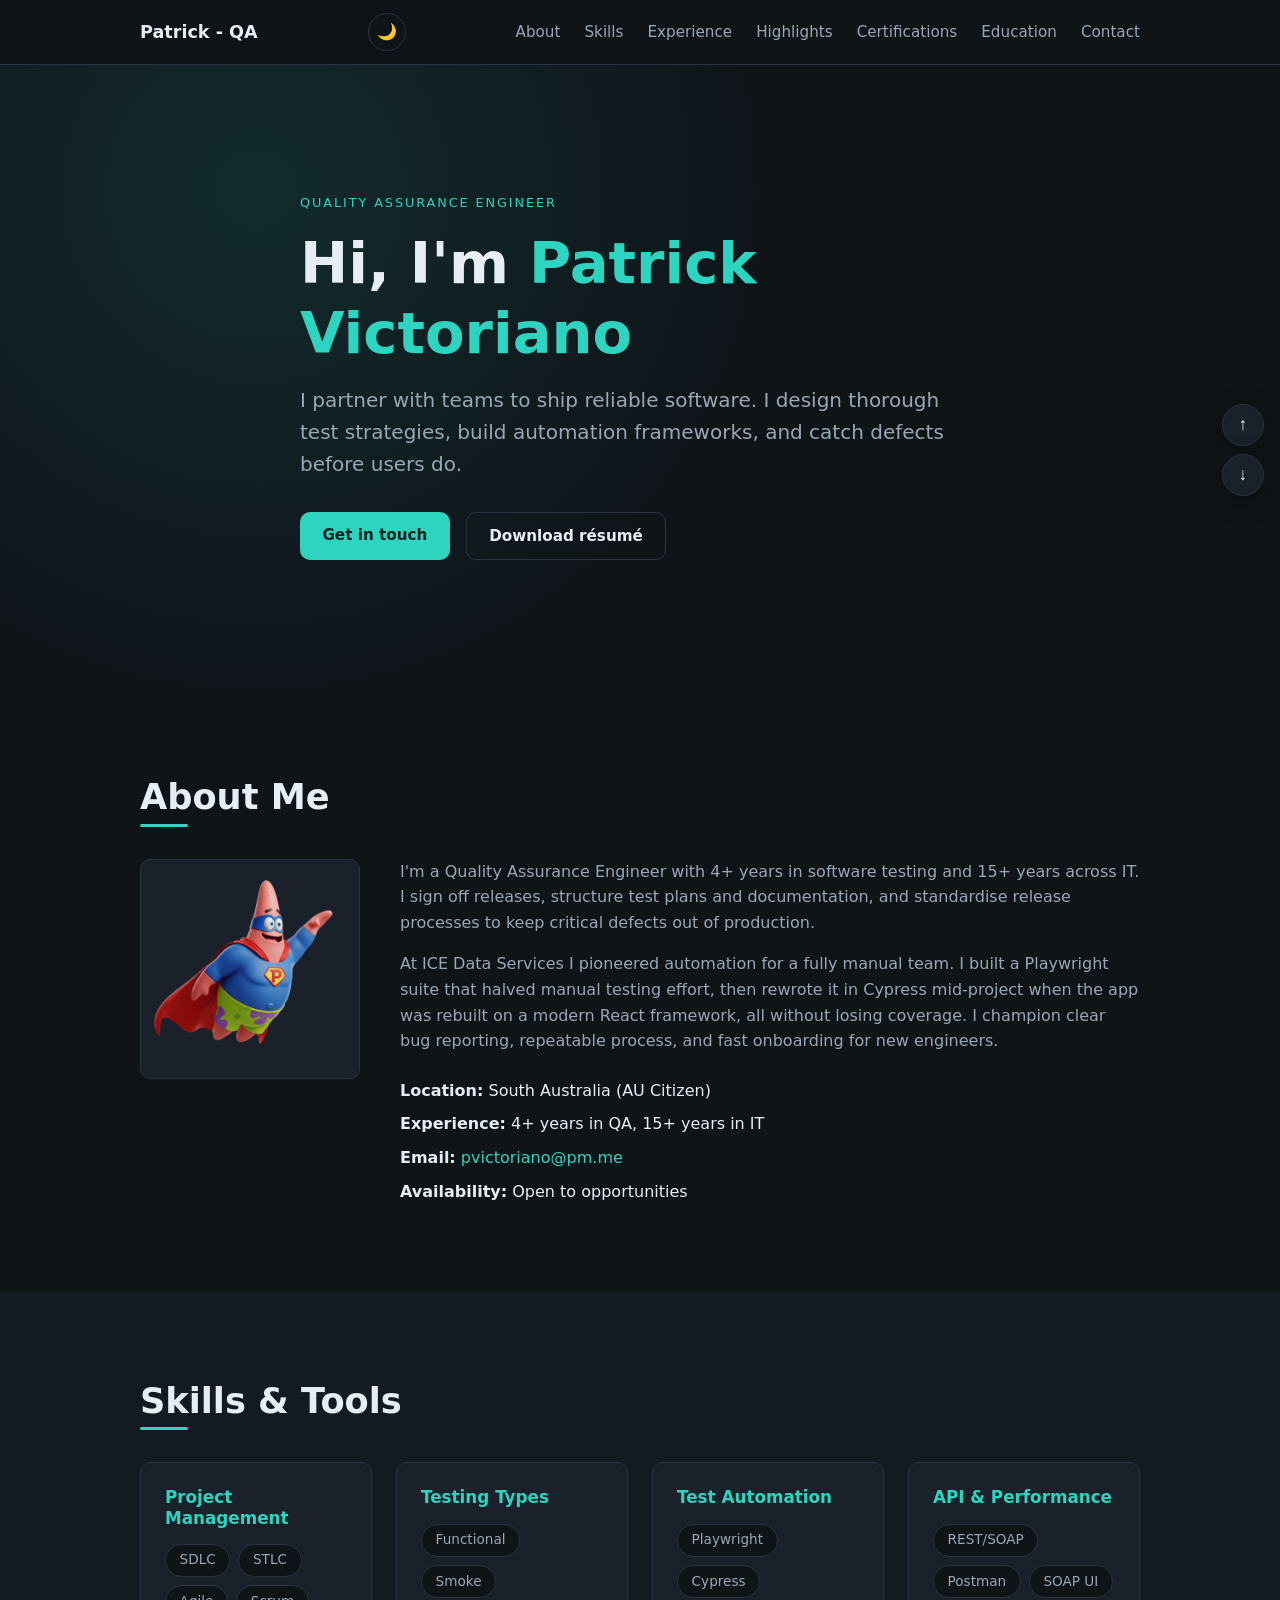
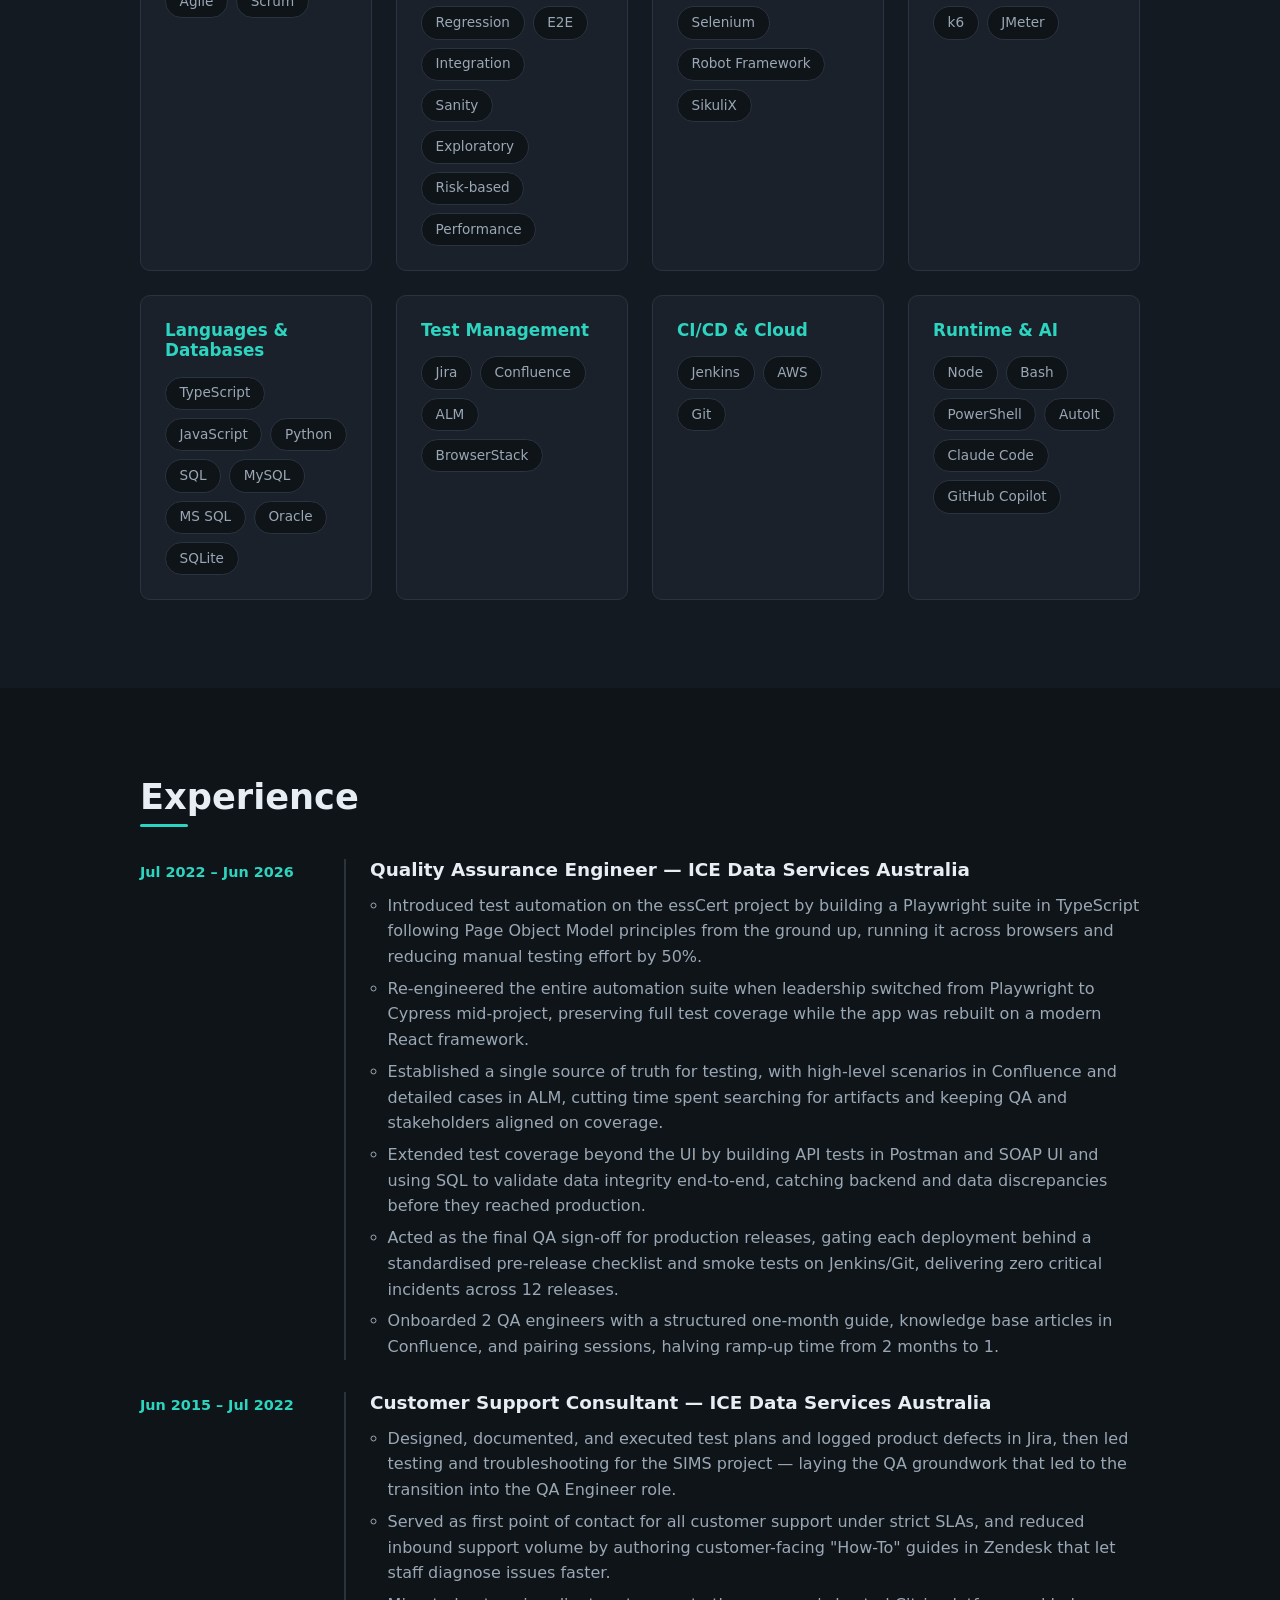
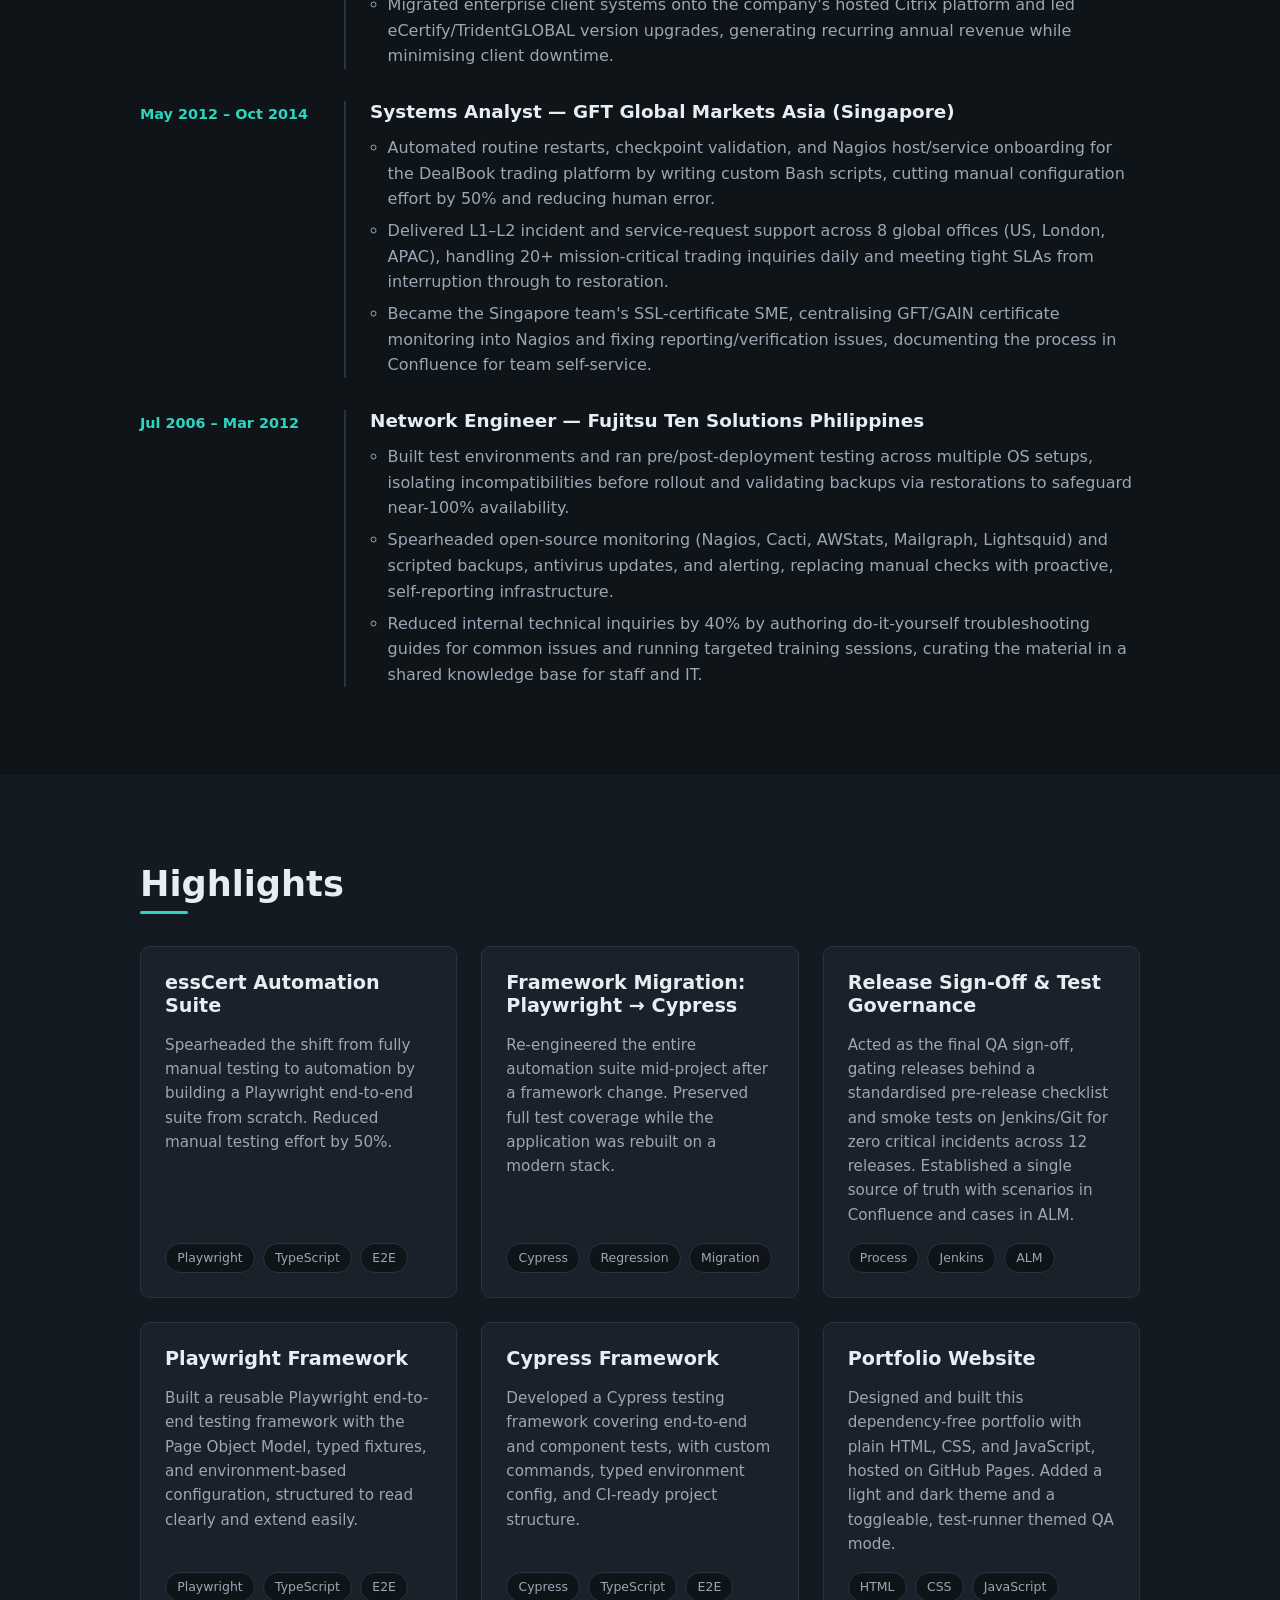
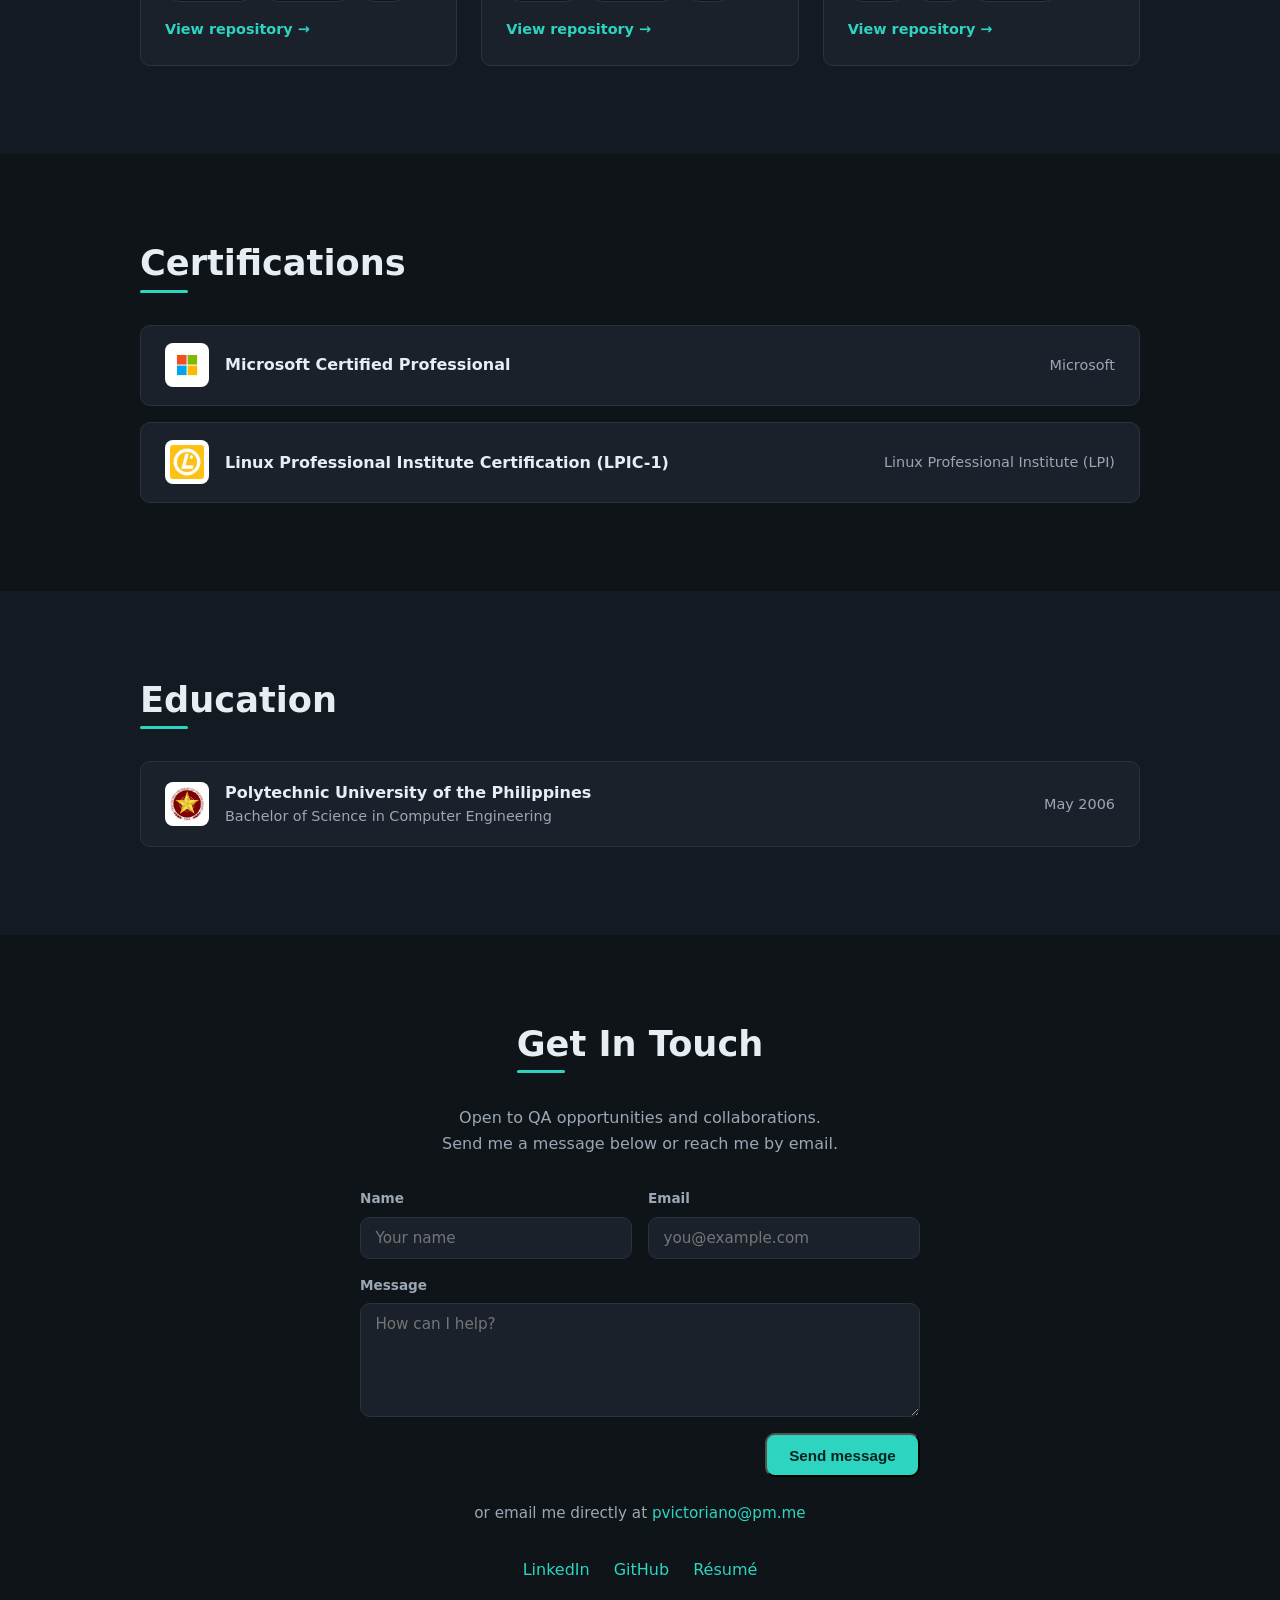
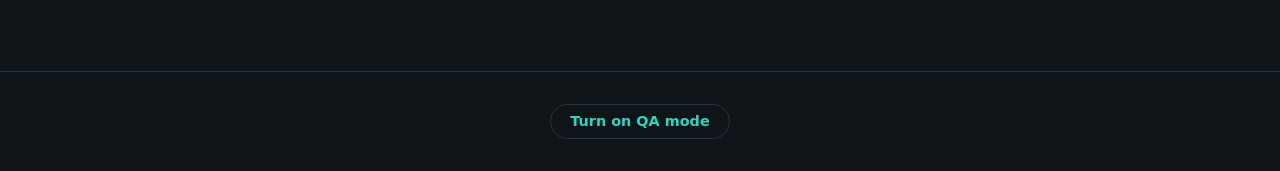
==== commit a499086e: "Update resume PDF and tweak About copy Replace assets/pvictoriano-resume-qa.pdf and refine About sec" ====
--- a/index.html
+++ b/index.html
@@ -99,8 +99,8 @@
             <img class="about__photo" src="assets/patrick-star-superhero.png" alt="Portrait of Patrick Victoriano" />
             <div class="about__text">
               <p>
-                I'm a Quality Assurance Engineer with over 4 years developing test automation and more than 15 years in IT. I sign off releases,
-                structure test plans and documentation, and standardise release processes so critical defects never reach production.
+                I'm a Quality Assurance Engineer with 4+ years in software testing and 15+ years across IT. I sign off releases,
+                structure test plans and documentation, and standardise release processes to keep critical defects out of production.
               </p>
               <p>
                 At ICE Data Services I pioneered automation for a fully manual team. I built a Playwright suite that halved manual testing effort,
